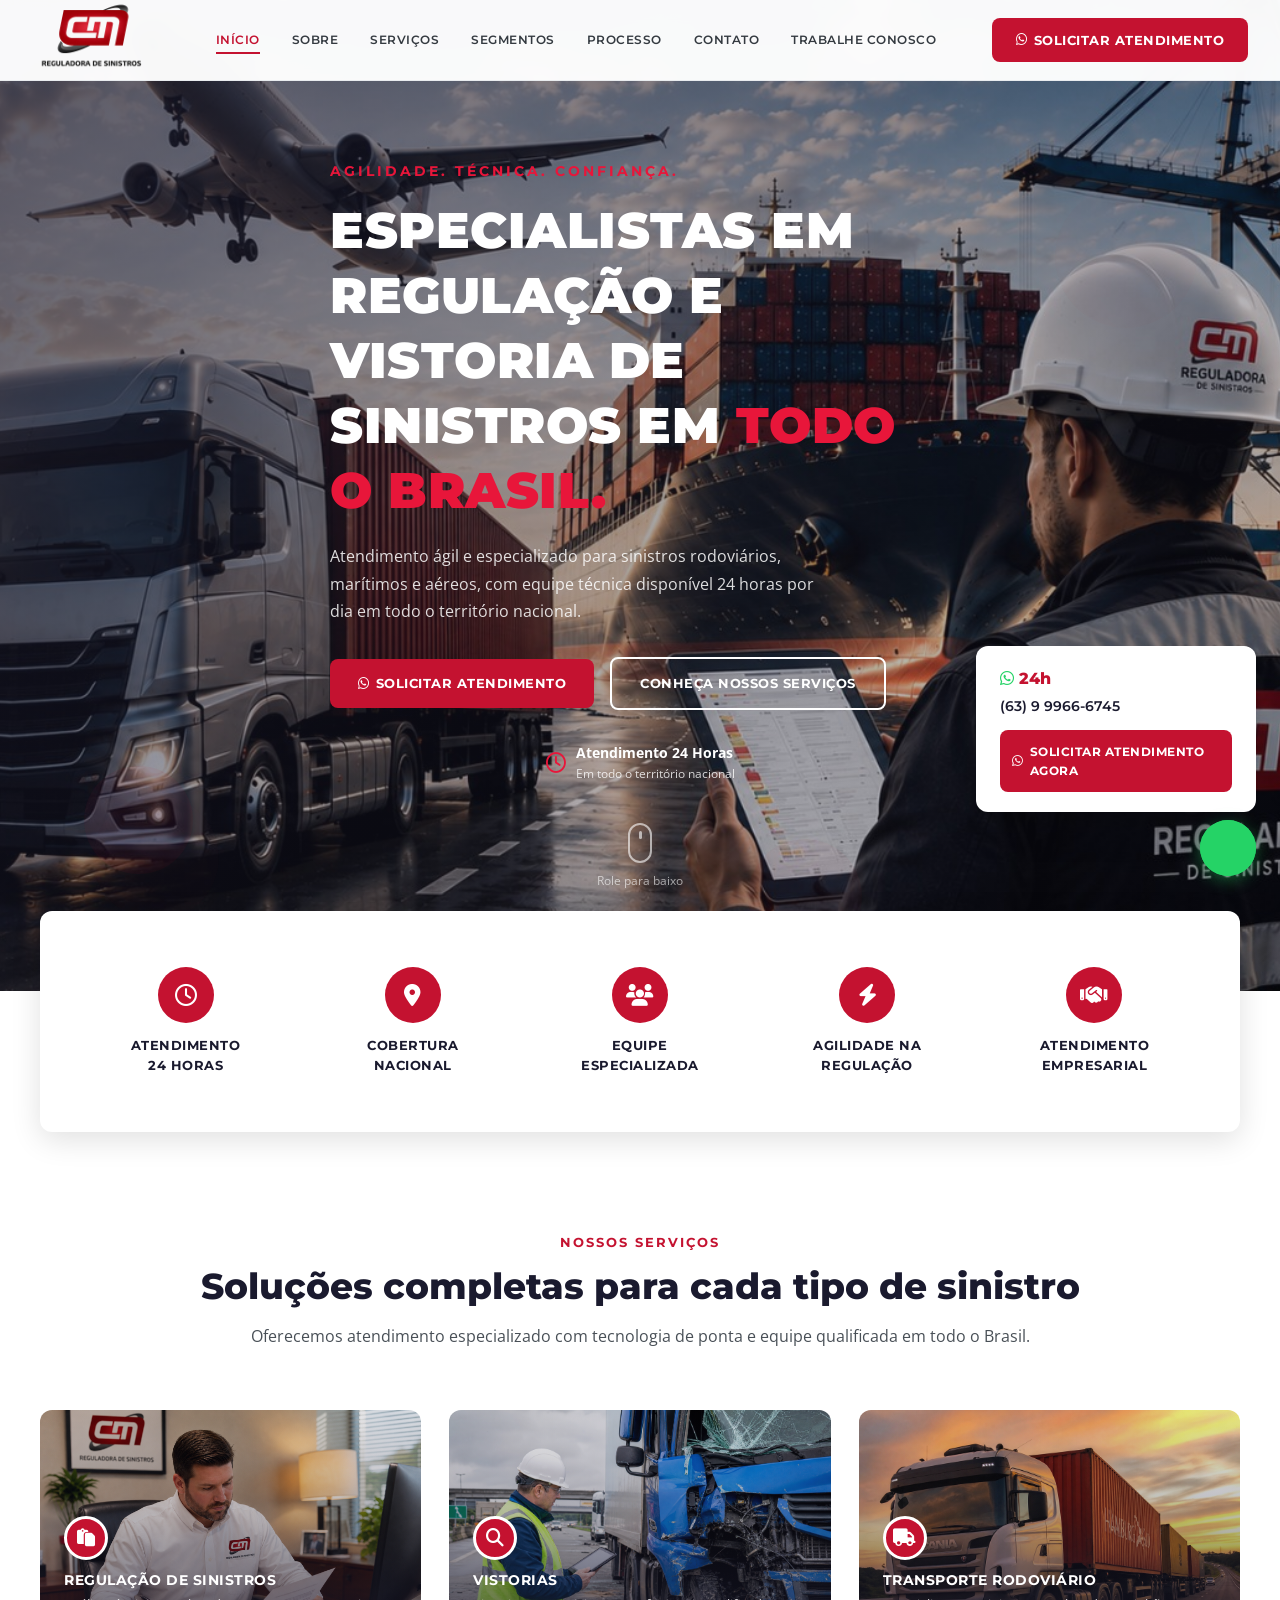
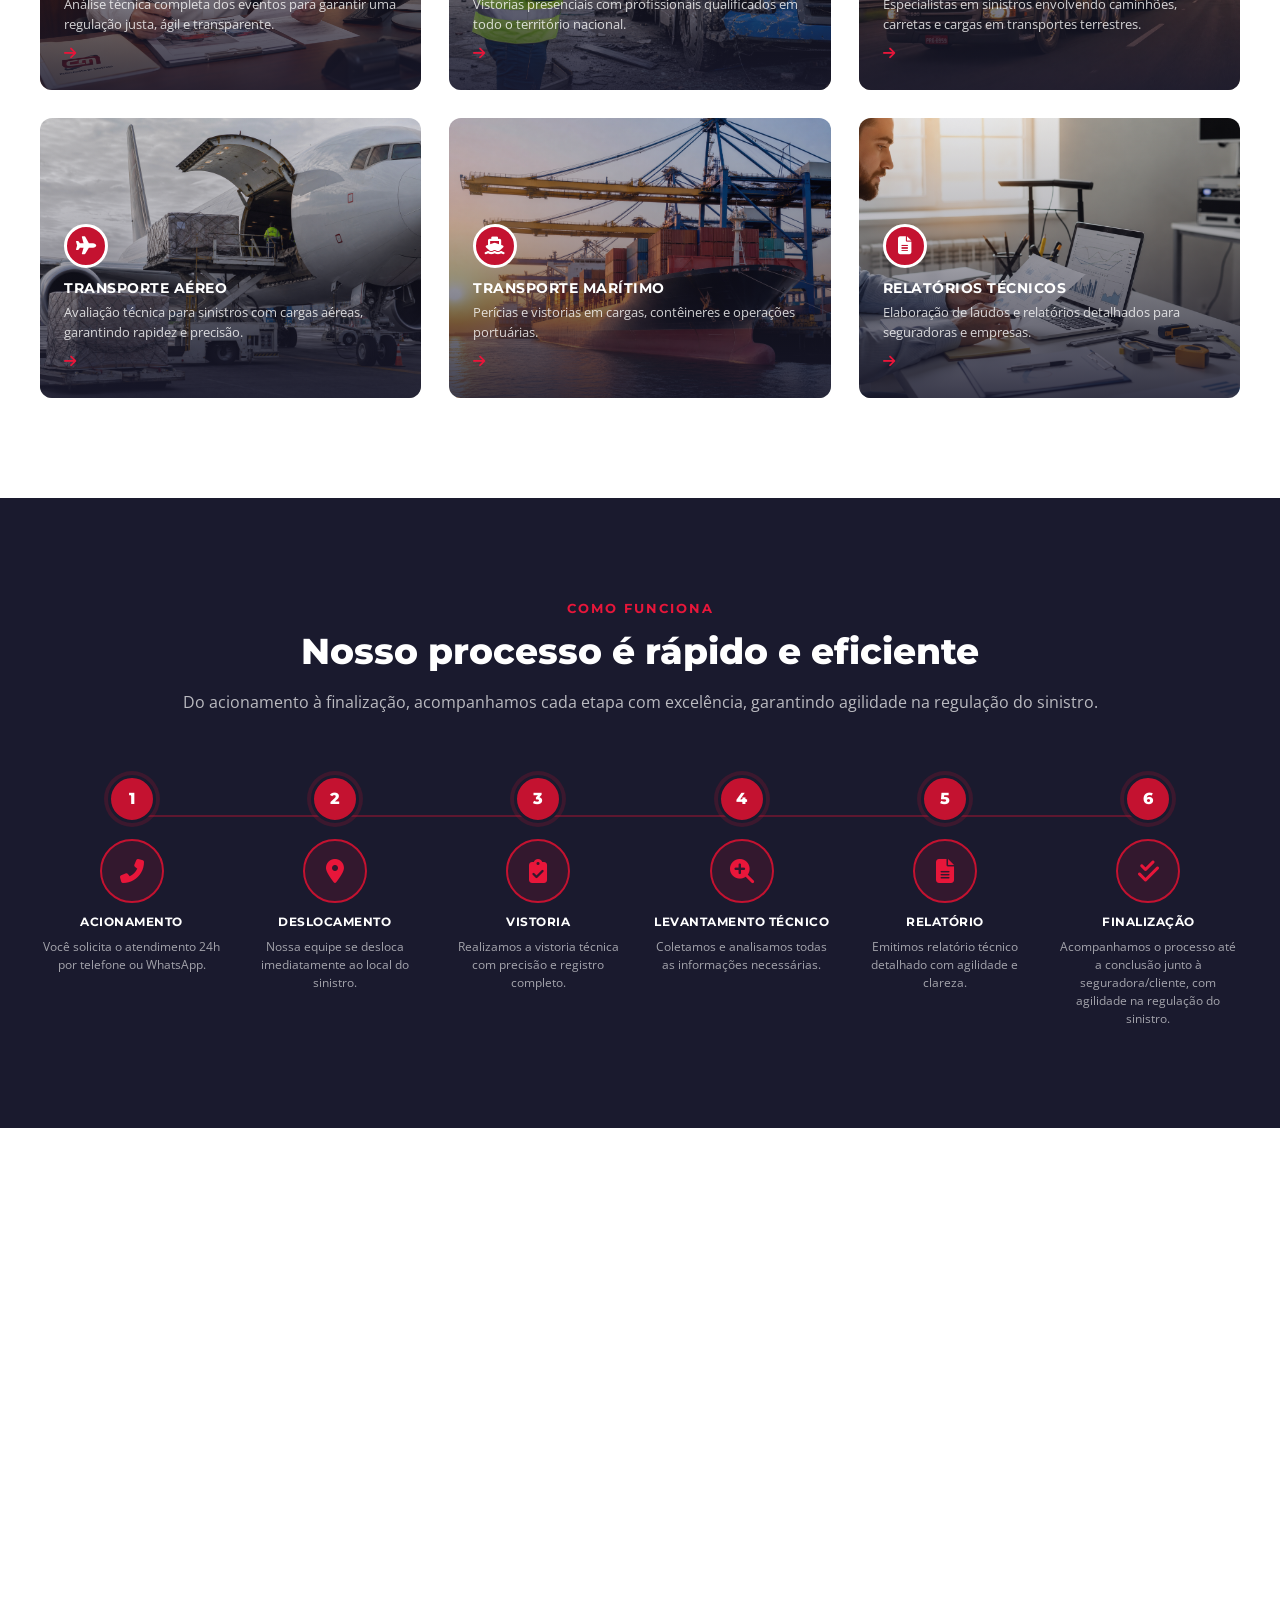
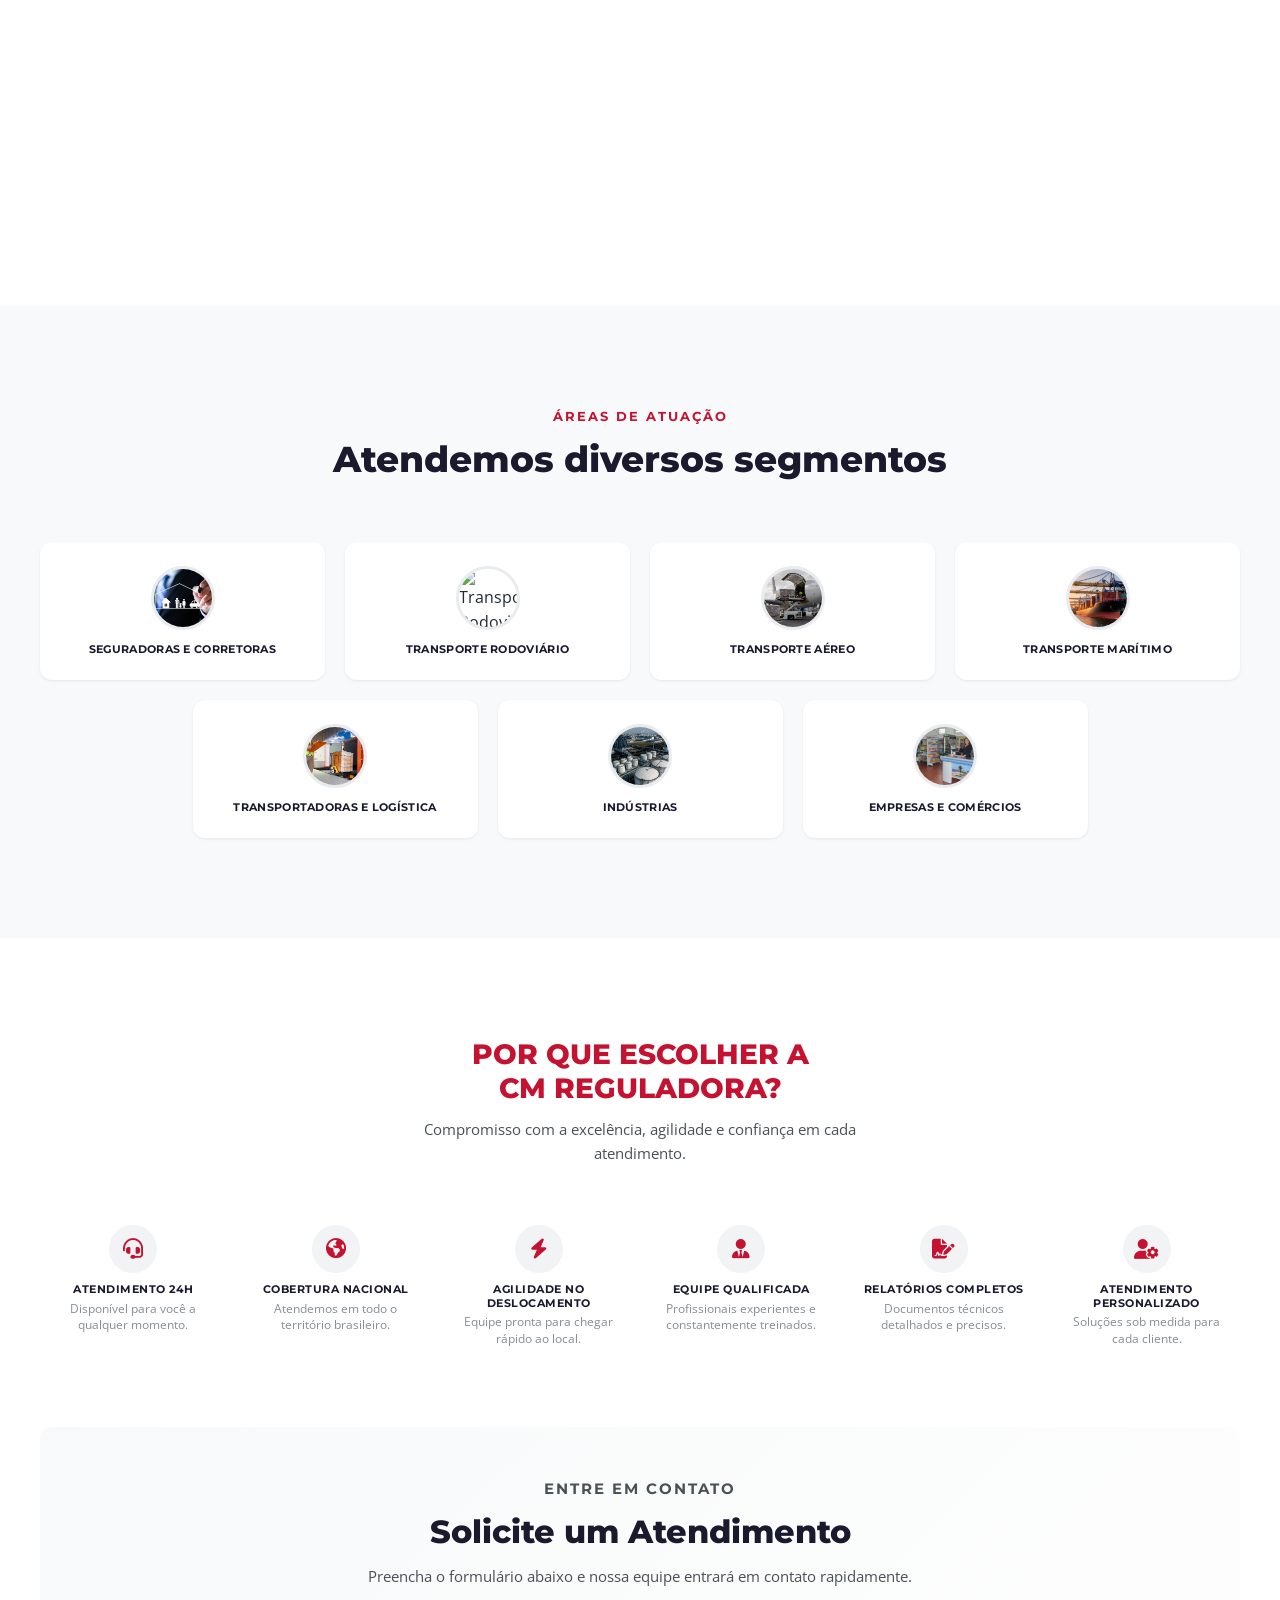
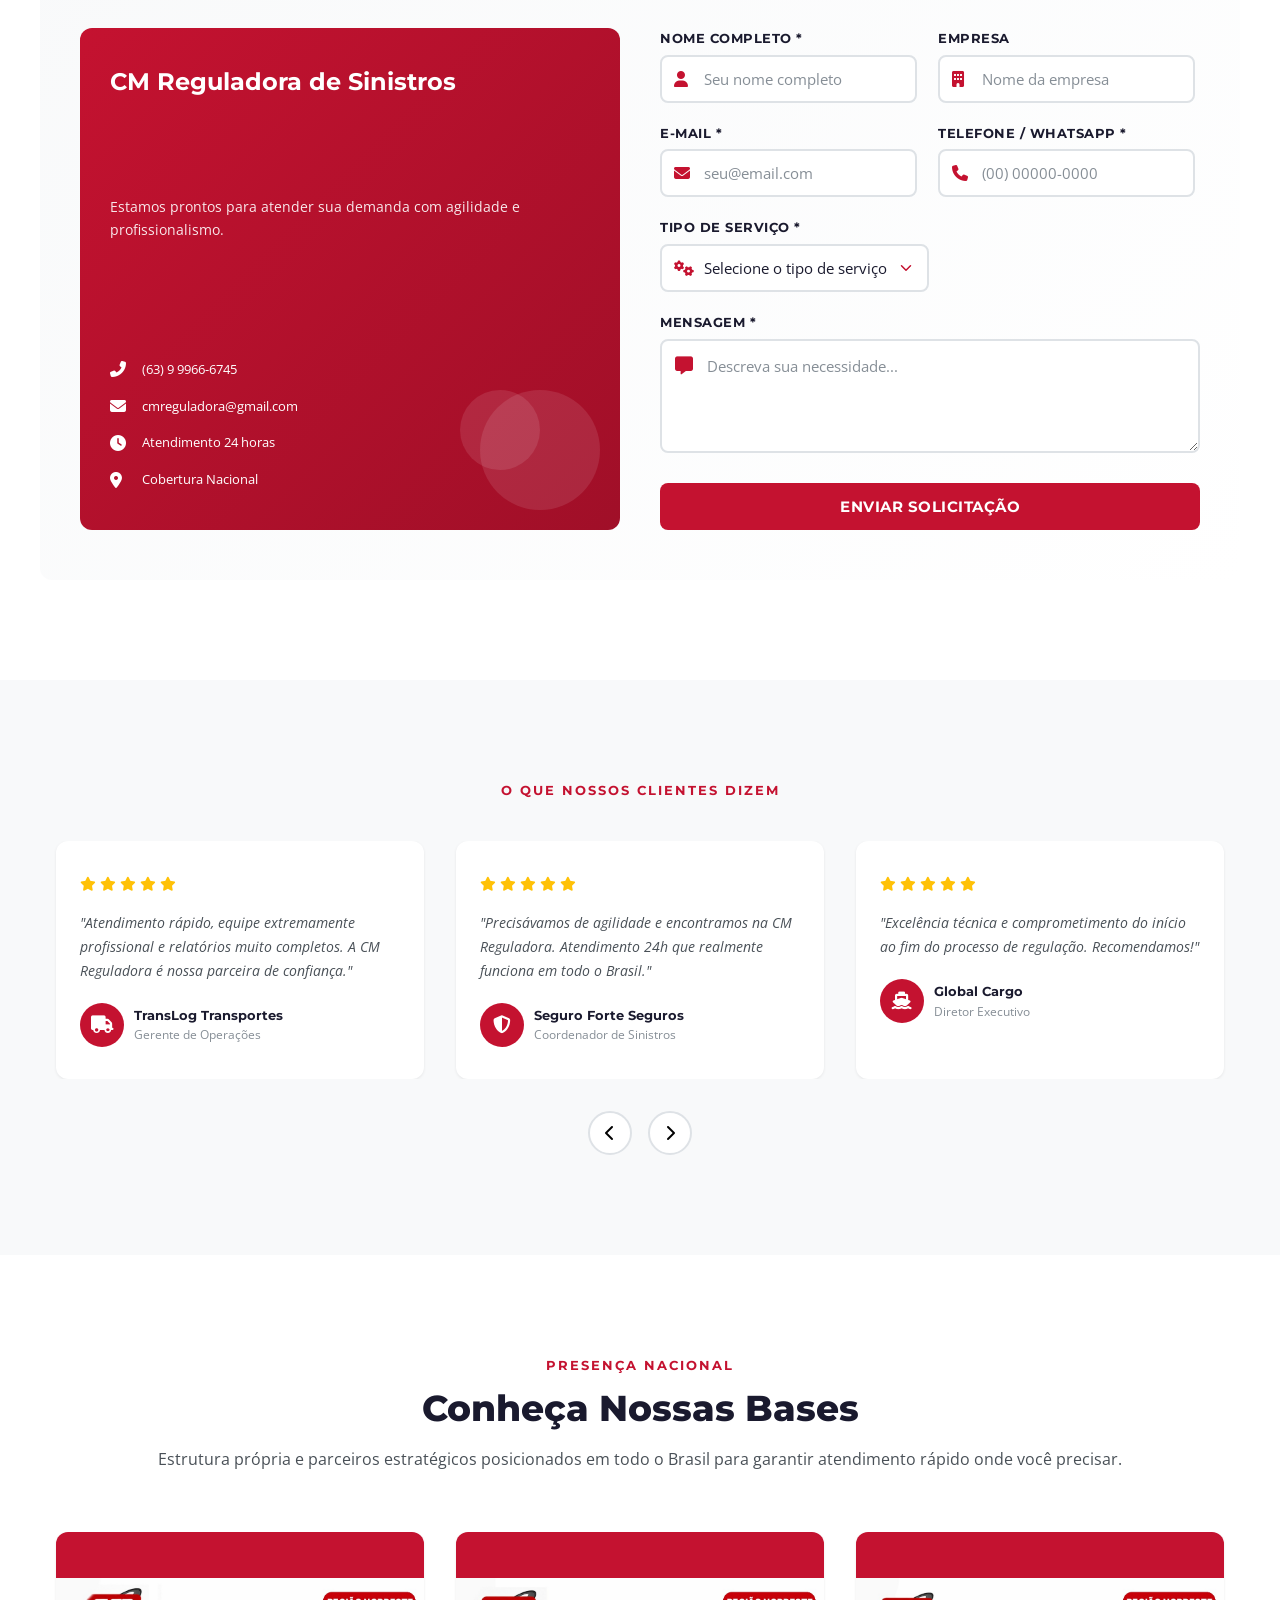
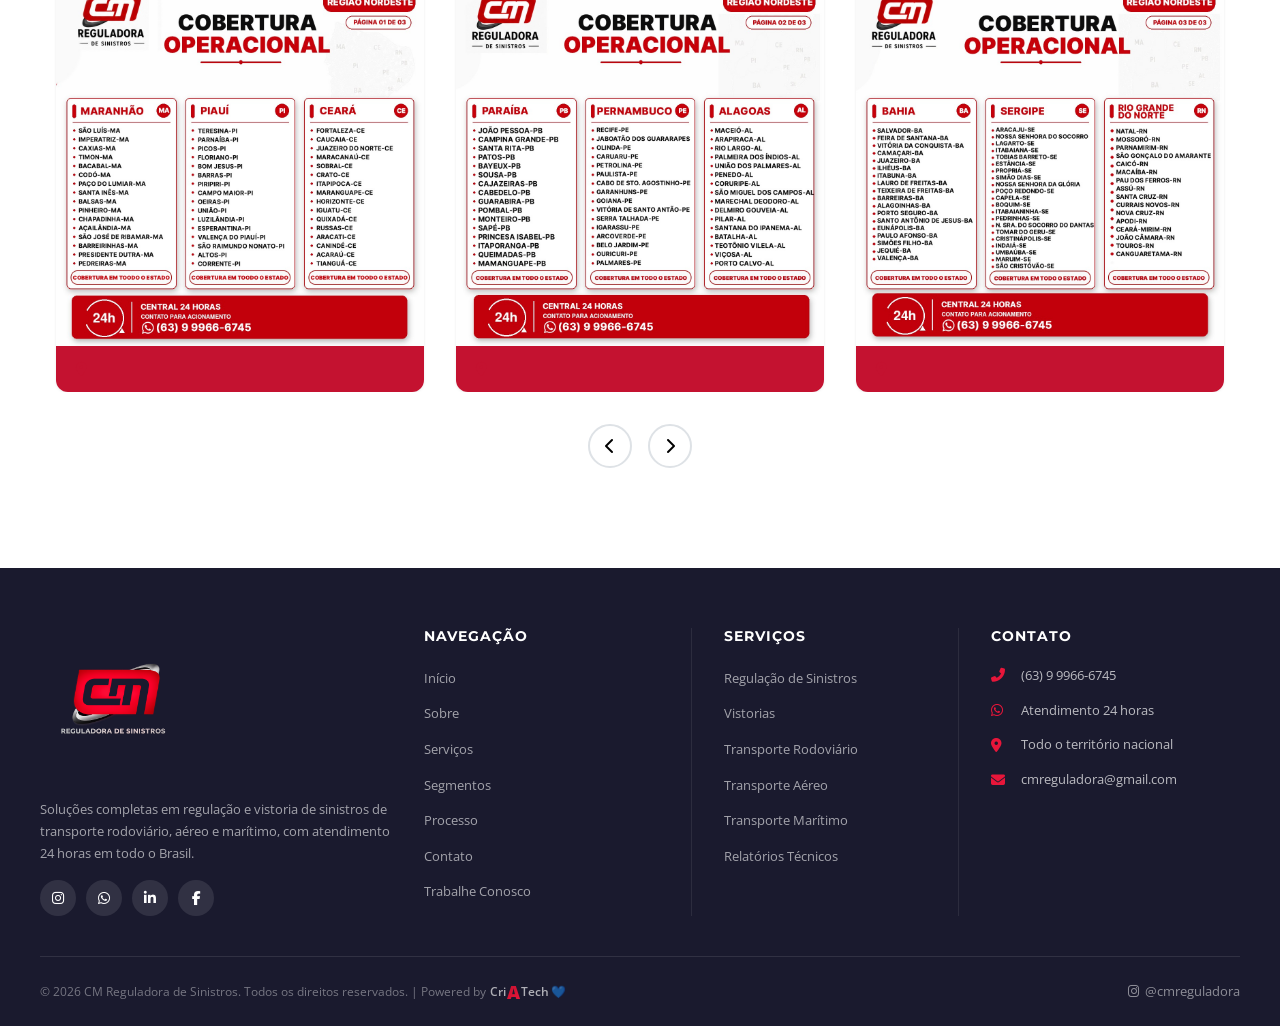
==== index.html @ cf8d72e6 "Update index.html" ====
<!doctype html>
<html lang="pt-BR">
  <head>
    <meta charset="UTF-8" />
    <meta name="viewport" content="width=device-width, initial-scale=1.0" />
    <meta
      name="description"
      content="CM Reguladora de Sinistros - Especialistas em regulação e vistoria de sinistros rodoviários, marítimos e aéreos em todo o Brasil."
    />
    <title>CM Reguladora de Sinistros</title>
    <link rel="icon" type="image/png" sizes="32x32" href="images/logosemfundo.png" />
<link rel="icon" type="image/png" sizes="16x16" href="images/logosemfundo.png" />
<link rel="apple-touch-icon" sizes="180x180" href="images/logosemfundo.png" />
    <link rel="preconnect" href="https://fonts.googleapis.com" />
    <link rel="preconnect" href="https://fonts.gstatic.com" crossorigin />
    <link
      href="https://fonts.googleapis.com/css2?family=Montserrat:wght@400;500;600;700;800;900&family=Open+Sans:wght@300;400;500;600;700&display=swap"
      rel="stylesheet"
    />
    <link
      rel="stylesheet"
      href="https://cdnjs.cloudflare.com/ajax/libs/font-awesome/6.5.0/css/all.min.css"
    />
    <link rel="stylesheet" href="css/style.css" />
  </head>

  <body>
    <!-- HEADER -->
    <header class="header" id="header">
      <div class="container header-inner">
        <a href="#" class="header-logo">
          <img src="images/cm-logo.jpg" alt="CM Reguladora de Sinistros" />
          <div class="header-logo-text">
      
          </div>
        </a>
        <nav class="nav-desktop">
          <a href="#inicio">Início</a>
          <a href="#sobre">Sobre</a>
          <a href="#servicos">Serviços</a>
          <a href="#segmentos">Segmentos</a>
          <a href="#processo">Processo</a>
          <a href="#contato">Contato</a>
          <a href="trabalhe-conosco.html">Trabalhe Conosco</a>
        </nav>
        <a
          href="https://api.whatsapp.com/message/7GJXLPIXNVXSP1?autoload=1&app_absent=0"
          target="_blank"
          class="btn-primary desktop-cta"
        >
          <i class="fab fa-whatsapp"></i> Solicitar Atendimento
        </a>
        <div class="hamburger" id="hamburger">
          <span></span>
          <span></span>
          <span></span>
        </div>
      </div>
    </header>

    <!-- MOBILE MENU (sidebar - não ocupa tela toda) -->
    <div class="mobile-overlay" id="mobileOverlay"></div>
    <div class="mobile-menu" id="mobileMenu">
      <button class="mobile-close" id="mobileClose" aria-label="Fechar menu">
        <i class="fas fa-times"></i>
      </button>
      <div class="mobile-menu-header">
        <img src="images/cm-logo.jpg" alt="CM" />
        <span>CM Reguladora</span>
      </div>
      <div class="mobile-menu-divider"></div>
      <nav class="mobile-nav">
        <a href="#inicio" class="mobile-link"
          ><i class="fas fa-home"></i> Início</a
        >
        <a href="#sobre" class="mobile-link"
          ><i class="fas fa-info-circle"></i> Sobre</a
        >
        <a href="#servicos" class="mobile-link"
          ><i class="fas fa-cogs"></i> Serviços</a
        >
        <a href="#segmentos" class="mobile-link"
          ><i class="fas fa-layer-group"></i> Segmentos</a
        >
        <a href="#processo" class="mobile-link"
          ><i class="fas fa-route"></i> Processo</a
        >
        <a href="#contato" class="mobile-link"
          ><i class="fas fa-envelope"></i> Contato</a
        >
        <a href="trabalhe-conosco.html" class="mobile-link"><i class="fas fa-user-tie"></i> Trabalhe Conosco</a>
      </nav>
      <div class="mobile-menu-divider"></div>
      <a
        href="https://api.whatsapp.com/message/7GJXLPIXNVXSP1?autoload=1&app_absent=0"
        target="_blank"
        class="btn-primary mobile-cta-btn"
      >
        <i class="fab fa-whatsapp"></i> Solicitar Atendimento
      </a>
      <div class="mobile-menu-footer">
        <p><i class="fas fa-phone-alt"></i> (63) 9 9966-6745</p>
        <p><i class="fas fa-clock"></i> Atendimento 24h</p>
      </div>
    </div>

    <!-- HERO SECTION -->
    <section class="hero" id="inicio">
      <div class="hero-bg"></div>
      <div class="hero-overlay"></div>
      <div class="hero-particles" id="heroParticles"></div>
      <div class="container hero-content">
        <p class="hero-tagline animate-on-scroll">
          Agilidade. Técnica. Confiança.
        </p>
        <h1 class="hero-title animate-on-scroll delay-1">
          Especialistas em Regulação e Vistoria de Sinistros em
          <span class="highlight">Todo o Brasil.</span>
        </h1>
        <p class="hero-description animate-on-scroll delay-2">
          Atendimento ágil e especializado para sinistros rodoviários, marítimos
          e aéreos, com equipe técnica disponível 24 horas por dia em todo o
          território nacional.
        </p>
        <div class="hero-buttons animate-on-scroll delay-3">
          <a
            href="https://api.whatsapp.com/message/7GJXLPIXNVXSP1?autoload=1&app_absent=0"
            target="_blank"
            class="hero-btn-primary"
          >
            <i class="fab fa-whatsapp"></i> Solicitar Atendimento
          </a>
          <a href="#servicos" class="hero-btn-secondary">
            Conheça Nossos Serviços
          </a>
        </div>
        <div class="hero-info animate-on-scroll delay-4">
          <i class="far fa-clock"></i>
          <div class="hero-info-text">
            <strong>Atendimento 24 Horas</strong>
            <span>Em todo o território nacional</span>
          </div>
        </div>
        <div class="hero-scroll-indicator animate-on-scroll delay-5">
          <div class="scroll-mouse">
            <div class="scroll-wheel"></div>
          </div>
          <span>Role para baixo</span>
        </div>
      </div>
    </section>

  <!-- ABOUT / FEATURES STRIP -->
<section class="features-strip" id="sobre">
  <div class="container">
    <div class="features-grid">
      <a href="#contato" class="feature-item animate-on-scroll">
        <div class="feature-icon">
          <i class="far fa-clock"></i>
        </div>
        <p class="feature-title">Atendimento<br />24 Horas</p>
      </a>
      <a href="#bases" class="feature-item animate-on-scroll delay-1">
        <div class="feature-icon">
          <i class="fas fa-map-marker-alt"></i>
        </div>
        <p class="feature-title">Cobertura<br />Nacional</p>
      </a>
      <a href="#servicos" class="feature-item animate-on-scroll delay-2">
        <div class="feature-icon">
          <i class="fas fa-users"></i>
        </div>
        <p class="feature-title">Equipe<br />Especializada</p>
      </a>
      <a href="#processo" class="feature-item animate-on-scroll delay-3">
        <div class="feature-icon">
          <i class="fas fa-bolt"></i>
        </div>
        <p class="feature-title">Agilidade na<br />Regulação</p>
      </a>
      <a href="#about-text" class="feature-item animate-on-scroll delay-4">
        <div class="feature-icon">
          <i class="fas fa-handshake"></i>
        </div>
        <p class="feature-title">Atendimento<br />Empresarial</p>
      </a>
    </div>
  </div>
</section>
    <!-- SERVICES SECTION -->
    <section class="services section-padding" id="servicos">
      <div class="container">
        <div class="section-header animate-on-scroll">
          <p class="section-subtitle">Nossos Serviços</p>
          <h2 class="section-title">
            Soluções completas para cada tipo de sinistro
          </h2>
          <p class="section-description">
            Oferecemos atendimento especializado com tecnologia de ponta e
            equipe qualificada em todo o Brasil.
          </p>
        </div>
        <div class="services-grid">
          <div class="service-card animate-on-scroll">
            <div
              class="service-card-bg"
              style="
                background-image: url(&quot;images/ChatGPT Image 30 de jul. de 2026, 20_13_34.png&quot;);
              "
            ></div>
            <div class="service-card-overlay"></div>
            <div class="service-card-content">
              <div class="service-icon-circle">
                <i class="fas fa-file-clipboard"></i>
              </div>
              <h3 class="service-card-title">Regulação de Sinistros</h3>
              <p class="service-card-desc">
                Análise técnica completa dos eventos para garantir uma regulação
                justa, ágil e transparente.
              </p>
              <span class="service-arrow"
                ><i class="fas fa-arrow-right"></i
              ></span>
            </div>
          </div>
          <div class="service-card animate-on-scroll delay-1">
            <div
              class="service-card-bg"
              style="
                background-image: url(&quot;images/serv-vistorias.jpeg&quot;);
              "
            ></div>
            <div class="service-card-overlay"></div>
            <div class="service-card-content">
              <div class="service-icon-circle">
                <i class="fas fa-search"></i>
              </div>
              <h3 class="service-card-title">Vistorias</h3>
              <p class="service-card-desc">
                Vistorias presenciais com profissionais qualificados em todo o
                território nacional.
              </p>
              <span class="service-arrow"
                ><i class="fas fa-arrow-right"></i
              ></span>
            </div>
          </div>
          <div class="service-card animate-on-scroll delay-2">
            <div
              class="service-card-bg"
              style="
                background-image: url(&quot;images/serv-rodoviario.jpeg&quot;);
              "
            ></div>
            <div class="service-card-overlay"></div>
            <div class="service-card-content">
              <div class="service-icon-circle">
                <i class="fas fa-truck"></i>
              </div>
              <h3 class="service-card-title">Transporte Rodoviário</h3>
              <p class="service-card-desc">
                Especialistas em sinistros envolvendo caminhões, carretas e
                cargas em transportes terrestres.
              </p>
              <span class="service-arrow"
                ><i class="fas fa-arrow-right"></i
              ></span>
            </div>
          </div>
          <div class="service-card animate-on-scroll delay-3">
            <div
              class="service-card-bg"
              style="background-image: url(&quot;images/serv-aereo.jpeg&quot;)"
            ></div>
            <div class="service-card-overlay"></div>
            <div class="service-card-content">
              <div class="service-icon-circle">
                <i class="fas fa-plane"></i>
              </div>
              <h3 class="service-card-title">Transporte Aéreo</h3>
              <p class="service-card-desc">
                Avaliação técnica para sinistros com cargas aéreas, garantindo
                rapidez e precisão.
              </p>
              <span class="service-arrow"
                ><i class="fas fa-arrow-right"></i
              ></span>
            </div>
          </div>
          <div class="service-card animate-on-scroll delay-4">
            <div
              class="service-card-bg"
              style="
                background-image: url(&quot;images/serv-maritimo.jpeg&quot;);
              "
            ></div>
            <div class="service-card-overlay"></div>
            <div class="service-card-content">
              <div class="service-icon-circle">
                <i class="fas fa-ship"></i>
              </div>
              <h3 class="service-card-title">Transporte Marítimo</h3>
              <p class="service-card-desc">
                Perícias e vistorias em cargas, contêineres e operações
                portuárias.
              </p>
              <span class="service-arrow"
                ><i class="fas fa-arrow-right"></i
              ></span>
            </div>
          </div>
          <div class="service-card animate-on-scroll delay-5">
            <div
              class="service-card-bg"
              style="
                background-image: url(&quot;images/ChatGPT Image 30 de jul. de 2026, 20_04_55.png&quot;);
              "
            ></div>
            <div class="service-card-overlay"></div>
            <div class="service-card-content">
              <div class="service-icon-circle">
                <i class="fas fa-file-alt"></i>
              </div>
              <h3 class="service-card-title">Relatórios Técnicos</h3>

              <p class="service-card-desc">
                Elaboração de laudos e relatórios detalhados para seguradoras e
                empresas.
              </p>
              <span class="service-arrow"
                ><i class="fas fa-arrow-right"></i
              ></span>
            </div>
          </div>
        </div>
      </div>
    </section>

  <!-- PROCESS SECTION -->
    <section class="process section-padding" id="processo">
      <div class="container">
        <div class="section-header animate-on-scroll">
          <p class="section-subtitle">Como Funciona</p>
          <h2 class="section-title">Nosso processo é rápido e eficiente</h2>
          <p class="section-description process-desc">
            Do acionamento à finalização, acompanhamos cada etapa com
            excelência, garantindo agilidade na regulação do sinistro.
          </p>
        </div>
        <div class="process-timeline">
          <div class="process-step animate-on-scroll">
            <div class="process-number">1</div>
            <div class="process-step-icon">
              <i class="fas fa-phone-alt"></i>
            </div>
            <h4 class="process-step-title">Acionamento</h4>
            <p class="process-step-desc">
              Você solicita o atendimento 24h por telefone ou WhatsApp.
            </p>
          </div>
          <div class="process-step animate-on-scroll delay-1">
            <div class="process-number">2</div>
            <div class="process-step-icon">
              <i class="fas fa-map-marker-alt"></i>
            </div>
            <h4 class="process-step-title">Deslocamento</h4>
            <p class="process-step-desc">
              Nossa equipe se desloca imediatamente ao local do sinistro.
            </p>
          </div>
          <div class="process-step animate-on-scroll delay-2">
            <div class="process-number">3</div>
            <div class="process-step-icon">
              <i class="fas fa-clipboard-check"></i>
            </div>
            <h4 class="process-step-title">Vistoria</h4>
            <p class="process-step-desc">
              Realizamos a vistoria técnica com precisão e registro completo.
            </p>
          </div>
          <div class="process-step animate-on-scroll delay-3">
            <div class="process-number">4</div>
            <div class="process-step-icon">
              <i class="fas fa-search-plus"></i>
            </div>
            <h4 class="process-step-title">Levantamento Técnico</h4>
            <p class="process-step-desc">
              Coletamos e analisamos todas as informações necessárias.
            </p>
          </div>
          <div class="process-step animate-on-scroll delay-4">
            <div class="process-number">5</div>
            <div class="process-step-icon">
              <i class="fas fa-file-alt"></i>
            </div>
            <h4 class="process-step-title">Relatório</h4>
            <p class="process-step-desc">
              Emitimos relatório técnico detalhado com agilidade e clareza.
            </p>
          </div>
          <div class="process-step animate-on-scroll delay-5">
            <div class="process-number">6</div>
            <div class="process-step-icon">
              <i class="fas fa-check-double"></i>
            </div>
            <h4 class="process-step-title">Finalização</h4>
            <p class="process-step-desc">
              Acompanhamos o processo até a conclusão junto à
              seguradora/cliente, com agilidade na regulação do sinistro.
            </p>
          </div>
        </div>
      </div>
    </section>

    <!-- ABOUT TEXT SECTION -->
    <section
      class="about-text section-padding"
      id="about-text"
      style="background: var(--cm-white)"
    >
      <div class="container">
        <div class="about-grid">
          <div class="animate-on-scroll">
            <div
              style="
                display: flex;
                align-items: center;
                gap: 12px;
                margin-bottom: 20px;
              "
            >
              <img src="images/cm-logo.jpg" alt="CM" style="height: 120px; width: auto;" />
              <span
                style="
                  font-family: var(--font-heading);
                  font-size: 14px;
                  font-weight: 700;
                  color: var(--cm-dark);
                "
                >CM REGULADORA</span
              >
            </div>
          <p
  style="
    font-size: 15px;
    color: var(--cm-gray-600);
    line-height: 1.8;
    margin-bottom: 16px;
    text-align: justify;
  "
>
  A <strong>CM Reguladora de Sinistros</strong> é uma empresa
  especializada em regulação e vistoria de sinistros de transporte
  rodoviário, aéreo e marítimo. Com mais de 17 anos de experiência,
  oferecemos soluções completas para seguradoras, corretoras,
  reguladoras, transportadoras, indústrias, comércios e empresas de
  logística em todo o território nacional.
</p>

<ul
  style="
    list-style: none;
    padding: 0;
    margin: 0 0 20px 0;
  "
>
  <li
    style="
      display: flex;
      align-items: flex-start;
      font-size: 15px;
      color: var(--cm-gray-600);
      line-height: 1.8;
      margin-bottom: 12px;
    "
  >
    <span style="margin-right: 10px;">➢</span>
    <span style="text-align: justify;">
      Nossa <strong>missão</strong> é oferecer serviços de regulação de
      sinistros com excelência, agilidade e imparcialidade.
    </span>
  </li>

  <li
    style="
      display: flex;
      align-items: flex-start;
      font-size: 15px;
      color: var(--cm-gray-600);
      line-height: 1.8;
      margin-bottom: 12px;
    "
  >
    <span style="margin-right: 10px;">➢</span>
    <span style="text-align: justify;">
      Nossa <strong>visão</strong> é ser referência nacional em confiança
      e qualidade no setor.
    </span>
  </li>

  <li
    style="
      display: flex;
      align-items: flex-start;
      font-size: 15px;
      color: var(--cm-gray-600);
      line-height: 1.8;
    "
  >
    <span style="margin-right: 10px;">➢</span>
    <span style="text-align: justify;">
      Nossos <strong>valores</strong> são ética, transparência,
      compromisso, responsabilidade e respeito aos nossos clientes e
      parceiros.
    </span>
  </li>
</ul>

<p
  style="
    font-size: 15px;
    color: var(--cm-gray-600);
    line-height: 1.8;
    text-align: justify;
  "
>
  Contamos com uma equipe técnica que está disponível
  <strong>24 horas por dia</strong>, prontos para atender qualquer tipo
  de sinistro com agilidade, precisão e profissionalismo. Trabalhamos
  com tecnologia de ponta para garantir laudos detalhados e relatórios
  completos.
</p>
            
          </div>
          <div class="animate-on-scroll delay-2" style="text-align: center">
            <div
              style="display: grid; grid-template-columns: 1fr 1fr; gap: 16px"
            >
              <div
                class="about-stat-card"
                style="
                  background: var(--cm-gray-50);
                  border-radius: var(--radius-lg);
                  padding: 24px 16px;
                  text-align: center;
                "
              >
                <div
                  style="
                    font-family: var(--font-heading);
                    font-size: 32px;
                    font-weight: 900;
                    color: var(--cm-red);
                    margin-bottom: 4px;
                  "
                >
                  24h
                </div>
                <div
                  style="
                    font-size: 12px;
                    color: var(--cm-gray-500);
                    text-transform: uppercase;
                    letter-spacing: 0.5px;
                    font-weight: 600;
                  "
                >
                  Atendimento<br />Sem Parar
                </div>
              </div>
              <div
                class="about-stat-card"
                style="
                  background: var(--cm-gray-50);
                  border-radius: var(--radius-lg);
                  padding: 24px 16px;
                  text-align: center;
                "
              >
                <div
                  style="
                    font-family: var(--font-heading);
                    font-size: 32px;
                    font-weight: 900;
                    color: var(--cm-red);
                    margin-bottom: 4px;
                  "
                >
                  27
                </div>
                <div
                  style="
                    font-size: 12px;
                    color: var(--cm-gray-500);
                    text-transform: uppercase;
                    letter-spacing: 0.5px;
                    font-weight: 600;
                  "
                >
                  Estados<br />Atendidos
                </div>
              </div>
              <div
                class="about-stat-card"
                style="
                  background: var(--cm-gray-50);
                  border-radius: var(--radius-lg);
                  padding: 24px 16px;
                  text-align: center;
                "
              >
                <div
                  style="
                    font-family: var(--font-heading);
                    font-size: 32px;
                    font-weight: 900;
                    color: var(--cm-red);
                    margin-bottom: 4px;
                  "
                >
                  +17.000
                </div>
                <div
                  style="
                    font-size: 12px;
                    color: var(--cm-gray-500);
                    text-transform: uppercase;
                    letter-spacing: 0.5px;
                    font-weight: 600;
                  "
                >
                  Atendimentos<br />Realizados
                </div>
              </div>
              <div
                class="about-stat-card"
                style="
                  background: var(--cm-gray-50);
                  border-radius: var(--radius-lg);
                  padding: 24px 16px;
                  text-align: center;
                "
              >
                <div
                  style="
                    font-family: var(--font-heading);
                    font-size: 32px;
                    font-weight: 900;
                    color: var(--cm-red);
                    margin-bottom: 4px;
                  "
                >
                  +17
                </div>
                <div
                  style="
                    font-size: 12px;
                    color: var(--cm-gray-500);
                    text-transform: uppercase;
                    letter-spacing: 0.5px;
                    font-weight: 600;
                  "
                >
                  Anos de<br />Experiência
                </div>
              </div>
            </div>
          </div>
        </div>
      </div>
    </section>

<!-- SEGMENTS SECTION -->
    <section class="segments section-padding" id="segmentos">
      <div class="container">
        <div class="section-header animate-on-scroll">
          <p class="section-subtitle">Áreas de Atuação</p>
          <h2 class="section-title">Atendemos diversos segmentos</h2>
        </div>
        <div class="segments-grid">
          <div class="segment-card animate-on-scroll">
            <div class="segment-img">
              <img src="images/images (4).jpg" alt="Seguradoras e Corretoras" />
            </div>
            <p class="segment-title">Seguradoras e Corretoras</p>
          </div>
          <div class="segment-card animate-on-scroll delay-1">
            <div class="segment-img">
              <img
                src="https://images.unsplash.com/photo-1601584115197-04ecc0da31d7?w=200"
                alt="Transporte Rodoviário"
              />
            </div>
            <p class="segment-title">Transporte Rodoviário</p>
          </div>
          <div class="segment-card animate-on-scroll delay-2">
            <div class="segment-img">
              <img src="images/serv-aereo.jpeg" alt="Transporte Aéreo" />
            </div>
            <p class="segment-title">Transporte Aéreo</p>
          </div>
          <div class="segment-card animate-on-scroll delay-3">
            <div class="segment-img">
              <img src="images/serv-maritimo.jpeg" alt="Transporte Marítimo" />
            </div>
            <p class="segment-title">Transporte Marítimo</p>
          </div>
          <div class="segment-card animate-on-scroll delay-4">
            <div class="segment-img">
              <img
                src="images/images (3).jpg"
                alt="Transportadoras e Logística"
              />
            </div>
            <p class="segment-title">Transportadoras e Logística</p>
          </div>
          <div class="segment-card animate-on-scroll delay-5">
            <div class="segment-img">
              <img src="images/images (2).jpg" alt="Indústrias" />
            </div>
            <p class="segment-title">Indústrias</p>
          </div>
          <div class="segment-card animate-on-scroll delay-6">
            <div class="segment-img">
              <img src="images/images.jpg" alt="Empresas e Comércios" />
            </div>
            <p class="segment-title">Empresas e Comércios</p>
          </div>
        </div>
      </div>
    </section>
    <!-- WHY CHOOSE US -->
    <section class="why-us section-padding" id="contato">
      <div class="container">
        <div class="why-us-header animate-on-scroll">
          <h2>Por que escolher a<br />CM Reguladora?</h2>
          <p>
            Compromisso com a excelência, agilidade e confiança em cada
            atendimento.
          </p>
        </div>
        <div class="why-us-grid">
          <div class="why-us-item animate-on-scroll">
            <div class="why-us-icon"><i class="fas fa-headset"></i></div>
            <h4 class="why-us-item-title">Atendimento 24h</h4>
            <p class="why-us-item-desc">
              Disponível para você a qualquer momento.
            </p>
          </div>
          <div class="why-us-item animate-on-scroll delay-1">
            <div class="why-us-icon"><i class="fas fa-globe-americas"></i></div>
            <h4 class="why-us-item-title">Cobertura Nacional</h4>
            <p class="why-us-item-desc">
              Atendemos em todo o território brasileiro.
            </p>
          </div>
          <div class="why-us-item animate-on-scroll delay-2">
            <div class="why-us-icon"><i class="fas fa-bolt"></i></div>
            <h4 class="why-us-item-title">Agilidade no Deslocamento</h4>
            <p class="why-us-item-desc">
              Equipe pronta para chegar rápido ao local.
            </p>
          </div>
          <div class="why-us-item animate-on-scroll delay-3">
            <div class="why-us-icon"><i class="fas fa-user-tie"></i></div>
            <h4 class="why-us-item-title">Equipe Qualificada</h4>
            <p class="why-us-item-desc">
              Profissionais experientes e constantemente treinados.
            </p>
          </div>
          <div class="why-us-item animate-on-scroll delay-4">
            <div class="why-us-icon"><i class="fas fa-file-signature"></i></div>
            <h4 class="why-us-item-title">Relatórios Completos</h4>
            <p class="why-us-item-desc">
              Documentos técnicos detalhados e precisos.
            </p>
          </div>
          <div class="why-us-item animate-on-scroll delay-5">
            <div class="why-us-icon"><i class="fas fa-user-cog"></i></div>
            <h4 class="why-us-item-title">Atendimento Personalizado</h4>
            <p class="why-us-item-desc">
              Soluções sob medida para cada cliente.
            </p>
          </div>
        </div>

        <!-- FORMULÁRIO PROFISSIONAL -->
        <div class="form-section animate-on-scroll" id="formSection">
          <div class="form-header">
            <p class="section-subtitle">Entre em Contato</p>
            <h2>Solicite um Atendimento</h2>
            <p>
              Preencha o formulário abaixo e nossa equipe entrará em contato
              rapidamente.
            </p>
          </div>
          <div class="form-wrapper">
            <div class="form-image-side">
              <div class="form-image-content">
                <h3>CM Reguladora de Sinistros</h3>
                <p>
                  Estamos prontos para atender sua demanda com agilidade e
                  profissionalismo.
                </p>
                <div class="form-contact-info">
                  <div class="form-contact-item">
                    <i class="fas fa-phone-alt"></i>
                    <span>(63) 9 9966-6745</span>
                  </div>
                  <div class="form-contact-item">
                    <i class="fas fa-envelope"></i>
                    <span>cmreguladora@gmail.com</span>
                  </div>
                  <div class="form-contact-item">
                    <i class="fas fa-clock"></i>
                    <span>Atendimento 24 horas</span>
                  </div>
                  <div class="form-contact-item">
                    <i class="fas fa-map-marker-alt"></i>
                    <span>Cobertura Nacional</span>
                  </div>
                </div>
                <div class="form-decoration">
                  <div class="form-deco-circle"></div>
                  <div class="form-deco-circle deco-2"></div>
                  <div class="form-deco-circle deco-3"></div>
                </div>
              </div>
            </div>
            <div class="form-fields-side">
              <form class="professional-form" id="contactForm" novalidate>
                <div class="form-row">
                  <div class="form-group">
                    <label for="formNome">Nome Completo *</label>
                    <div class="input-wrapper">
                      <i class="fas fa-user input-icon"></i>
                      <input
                        type="text"
                        id="formNome"
                        name="nome"
                        placeholder="Seu nome completo"
                        required
                      />
                    </div>
                    <span class="form-error"></span>
                  </div>
                  <div class="form-group">
                    <label for="formEmpresa">Empresa</label>
                    <div class="input-wrapper">
                      <i class="fas fa-building input-icon"></i>
                      <input
                        type="text"
                        id="formEmpresa"
                        name="empresa"
                        placeholder="Nome da empresa"
                      />
                    </div>
                  </div>
                </div>
                <div class="form-row">
                  <div class="form-group">
                    <label for="formEmail">E-mail *</label>
                    <div class="input-wrapper">
                      <i class="fas fa-envelope input-icon"></i>
                      <input
                        type="email"
                        id="formEmail"
                        name="email"
                        placeholder="seu@email.com"
                        required
                      />
                    </div>
                    <span class="form-error"></span>
                  </div>
                  <div class="form-group">
                    <label for="formTelefone">Telefone / WhatsApp *</label>
                    <div class="input-wrapper">
                      <i class="fas fa-phone input-icon"></i>
                      <input
                        type="tel"
                        id="formTelefone"
                        name="telefone"
                        placeholder="(00) 00000-0000"
                        required
                      />
                    </div>
                    <span class="form-error"></span>
                  </div>
                </div>
                <div class="form-group">
                  <label for="formServico">Tipo de Serviço *</label>
                  <div class="input-wrapper select-wrapper">
                    <i class="fas fa-cogs input-icon"></i>
                    <select id="formServico" name="servico" required>
                      <option value="" disabled selected>
                        Selecione o tipo de serviço
                      </option>
                      <option value="regulacao">Regulação de Sinistros</option>
                      <option value="vistoria">Vistoria Presencial</option>
                      <option value="rodoviario">Transporte Rodoviário</option>
                      <option value="aereo">Transporte Aéreo</option>
                      <option value="maritimo">Transporte Marítimo</option>
                      <option value="relatorio">Relatório Técnico</option>
                      <option value="outro">Outro</option>
                    </select>
                  </div>
                  <span class="form-error"></span>
                </div>
                <div class="form-group">
                  <label for="formMensagem">Mensagem *</label>
                  <div class="input-wrapper textarea-wrapper">
                    <i class="fas fa-comment-alt input-icon"></i>
                    <textarea
                      id="formMensagem"
                      name="mensagem"
                      placeholder="Descreva sua necessidade..."
                      rows="4"
                      required
                    ></textarea>
                  </div>
                  <span class="form-error"></span>
                </div>
               <button type="submit" class="btn-primary form-submit-btn">
    Enviar Solicitação
</button>
                <div class="form-success" id="formSuccess">
                  <i class="fas fa-check-circle"></i>
                  <p>
                    Mensagem enviada com sucesso! Entraremos em contato em
                    breve.
                  </p>
                </div>
              </form>
            </div>
          </div>
        </div>
      </div>
    </section>

    <!-- TESTIMONIALS -->
    <section class="testimonials section-padding">
      <div class="container">
        <div class="testimonials-header animate-on-scroll">
          <p class="section-subtitle">O que nossos clientes dizem</p>
        </div>
        <div class="testimonials-slider">
          <div class="testimonials-track" id="testimonialsTrack">
            <div class="testimonial-card">
              <div class="testimonial-content">
                <div class="testimonial-stars">
                  <i class="fas fa-star"></i>
                  <i class="fas fa-star"></i>
                  <i class="fas fa-star"></i>
                  <i class="fas fa-star"></i>
                  <i class="fas fa-star"></i>
                </div>
                <p class="testimonial-text">
                  "Atendimento rápido, equipe extremamente profissional e
                  relatórios muito completos. A CM Reguladora é nossa parceira
                  de confiança."
                </p>
                <div class="testimonial-author">
                  <div class="testimonial-avatar">
                    <i class="fas fa-truck"></i>
                  </div>
                  <div>
                    <p class="testimonial-author-name">TransLog Transportes</p>
                    <p class="testimonial-author-role">Gerente de Operações</p>
                  </div>
                </div>
              </div>
            </div>
            <div class="testimonial-card">
              <div class="testimonial-content">
                <div class="testimonial-stars">
                  <i class="fas fa-star"></i>
                  <i class="fas fa-star"></i>
                  <i class="fas fa-star"></i>
                  <i class="fas fa-star"></i>
                  <i class="fas fa-star"></i>
                </div>
                <p class="testimonial-text">
                  "Precisávamos de agilidade e encontramos na CM Reguladora.
                  Atendimento 24h que realmente funciona em todo o Brasil."
                </p>
                <div class="testimonial-author">
                  <div class="testimonial-avatar">
                    <i class="fas fa-shield-alt"></i>
                  </div>
                  <div>
                    <p class="testimonial-author-name">Seguro Forte Seguros</p>
                    <p class="testimonial-author-role">
                      Coordenador de Sinistros
                    </p>
                  </div>
                </div>
              </div>
            </div>
            <div class="testimonial-card">
              <div class="testimonial-content">
                <div class="testimonial-stars">
                  <i class="fas fa-star"></i>
                  <i class="fas fa-star"></i>
                  <i class="fas fa-star"></i>
                  <i class="fas fa-star"></i>
                  <i class="fas fa-star"></i>
                </div>
                <p class="testimonial-text">
                  "Excelência técnica e comprometimento do início ao fim do
                  processo de regulação. Recomendamos!"
                </p>
                <div class="testimonial-author">
                  <div class="testimonial-avatar">
                    <i class="fas fa-ship"></i>
                  </div>
                  <div>
                    <p class="testimonial-author-name">Global Cargo</p>
                    <p class="testimonial-author-role">Diretor Executivo</p>
                  </div>
                </div>
              </div>
            </div>
            <div class="testimonial-card">
              <div class="testimonial-content">
                <div class="testimonial-stars">
                  <i class="fas fa-star"></i>
                  <i class="fas fa-star"></i>
                  <i class="fas fa-star"></i>
                  <i class="fas fa-star"></i>
                  <i class="fas fa-star"></i>
                </div>
                <p class="testimonial-text">
                  "A CM Reguladora sempre entrega relatórios detalhados e
                  precisos. São nosso parceiro principal para sinistros
                  marítimos."
                </p>
                <div class="testimonial-author">
                  <div class="testimonial-avatar">
                    <i class="fas fa-anchor"></i>
                  </div>
                  <div>
                    <p class="testimonial-author-name">
                      Porto Seguro Logística
                    </p>
                    <p class="testimonial-author-role">Analista de Seguros</p>
                  </div>
                </div>
              </div>
            </div>
          </div>
        </div>
        <div class="testimonials-nav animate-on-scroll">
          <button class="testimonial-btn" id="prevBtn">
            <i class="fas fa-chevron-left"></i>
          </button>
          <button class="testimonial-btn" id="nextBtn">
            <i class="fas fa-chevron-right"></i>
          </button>
        </div>
      </div>
    </section>

    <!-- NOSSAS BASES (CARROSSEL DE IMAGENS) -->
    <section class="bases-gallery section-padding" id="bases">
      <div class="container">
        <div class="section-header animate-on-scroll">
          <p class="section-subtitle">Presença Nacional</p>
          <h2 class="section-title">Conheça Nossas Bases</h2>
          <p class="section-description">
            Estrutura própria e parceiros estratégicos posicionados em todo o
            Brasil para garantir atendimento rápido onde você precisar.
          </p>
        </div>
        <div class="bases-slider">
          <div class="bases-track" id="basesTrack">
            <div class="base-card animate-on-scroll">
              <div class="base-card-img">
                <img
                  src="images/cobertura-nordeste-pg1.jpeg"
                  alt="Cobertura Operacional - Região Nordeste - Maranhão, Piauí e Ceará"
                  loading="lazy"
                />
                <div class="base-card-caption">
                  <i class="fas fa-map-marker-alt"></i>
                </div>
              </div>
            </div>
            <div class="base-card animate-on-scroll delay-1">
              <div class="base-card-img">
                <img
                  src="images/cobertura-nordeste-pg2.jpeg"
                  alt="Cobertura Operacional - Região Nordeste - Paraíba, Pernambuco e Alagoas"
                  loading="lazy"
                />
                <div class="base-card-caption">
                  <i class="fas fa-map-marker-alt"></i>
                </div>
              </div>
            </div>
            <div class="base-card animate-on-scroll delay-2">
              <div class="base-card-img">
                <img
                  src="images/cobertura-nordeste-pg3.jpeg"
                  alt="Cobertura Operacional - Região Nordeste - Bahia, Sergipe e Rio Grande do Norte"
                  loading="lazy"
                />
                <div class="base-card-caption">
                  <i class="fas fa-map-marker-alt"></i>
                </div>
              </div>
            </div>
            <div class="base-card animate-on-scroll delay-3">
              <div class="base-card-img">
                <img
                  src="images/cobertura-norte-pg1.jpeg"
                  alt="Cobertura Operacional - Região Norte - Amazonas, Amapá e Acre"
                  loading="lazy"
                />
                <div class="base-card-caption">
                  <i class="fas fa-map-marker-alt"></i>
                </div>
              </div>
            </div>
            <div class="base-card animate-on-scroll delay-4">
              <div class="base-card-img">
                <img
                  src="images/cobertura-norte-pg2.jpeg"
                  alt="Cobertura Operacional - Região Norte - Rondônia, Roraima e Tocantins"
                  loading="lazy"
                />
                <div class="base-card-caption">
                  <i class="fas fa-map-marker-alt"></i>
                </div>
              </div>
            </div>
            <div class="base-card animate-on-scroll delay-5">
              <div class="base-card-img">
                <img
                  src="images/cobertura-centro-oeste.jpeg"
                  alt="Cobertura Operacional - Região Centro-Oeste - Mato Grosso, Goiás e Mato Grosso do Sul"
                  loading="lazy"
                />
                <div class="base-card-caption">
                  <i class="fas fa-map-marker-alt"></i>
                </div>
              </div>
            </div>
            <div class="base-card animate-on-scroll delay-6">
              <div class="base-card-img">
                <img
                  src="images/cobertura-sudeste.jpeg"
                  alt="Cobertura Operacional - Região Sudeste - Minas Gerais, São Paulo, Rio de Janeiro e Espírito Santo"
                  loading="lazy"
                />
                <div class="base-card-caption">
                  <i class="fas fa-map-marker-alt"></i>
                </div>
              </div>
            </div>
              <div class="base-card animate-on-scroll delay-7">
              <div class="base-card-img">
                <img
                  src="images/WhatsApp Image 2026-09-13 at 23.07.37.jpeg"
                  alt="para"
                  loading="lazy"
                />
                <div class="base-card-caption">
                  <i class="fas fa-map-marker-alt"></i>
                </div>
              </div>
            </div>
            <div class="base-card animate-on-scroll delay-8">
              <div class="base-card-img">
                <img
                  src="images/cobertura-sul.jpeg"
                  alt="Cobertura Operacional - Região Sul - Paraná, Santa Catarina e Rio Grande do Sul"
                  loading="lazy"
                />
                <div class="base-card-caption">
                  <i class="fas fa-map-marker-alt"></i>
                </div>
              </div>
            </div>
          </div>
        </div>
        <div class="bases-nav animate-on-scroll">
          <button class="base-btn" id="basesPrevBtn" aria-label="Anterior">
            <i class="fas fa-chevron-left"></i>
          </button>
          <button class="base-btn" id="basesNextBtn" aria-label="Próximo">
            <i class="fas fa-chevron-right"></i>
          </button>
        </div>
      </div>
    </section>

    <!-- FOOTER -->
    <footer class="footer" id="footer">
      <div class="container">
        <div class="footer-grid">
          <div class="footer-brand">
            <img src="images/cmlog33.png" alt="CM Reguladora de Sinistros" />
            <p>
              Soluções completas em regulação e vistoria de sinistros de
              transporte rodoviário, aéreo e marítimo, com atendimento 24 horas
              em todo o Brasil.
            </p>
   <div class="footer-social">
  <a
    href="https://www.instagram.com/cmreguladora?igsh=MWE0a2thbWszbGxuZQ%3D%3D"
    target="_blank"
    aria-label="Instagram"
  >
    <i class="fab fa-instagram"></i>
  </a>

  <a
    href="https://api.whatsapp.com/message/7GJXLPIXNVXSP1?autoload=1&app_absent=0"
    target="_blank"
    aria-label="WhatsApp"
  >
    <i class="fab fa-whatsapp"></i>
  </a>

  <a
    href="https://www.linkedin.com/in/cm-reguladora-de-sinistros-137436426?utm_source=share_via&utm_content=profile&utm_medium=member_ios"
    target="_blank"
    aria-label="LinkedIn"
  >
    <i class="fab fa-linkedin-in"></i>
  </a>
      <a
    href="https://www.facebook.com/cmreguladora/"
    target="_blank"
    aria-label="Facebook"
  >
    <i class="fab fa-facebook-f"></i>
  </a>
</div>
          </div>
          <div class="footer-col">
            <h4>Navegação</h4>
            <ul>
              <li><a href="#inicio">Início</a></li>
              <li><a href="#sobre">Sobre</a></li>
              <li><a href="#servicos">Serviços</a></li>
              <li><a href="#segmentos">Segmentos</a></li>
              <li><a href="#processo">Processo</a></li>
              <li><a href="#contato">Contato</a></li>
              <li><a href="trabalhe-conosco.html">Trabalhe Conosco</a></li>
            </ul>
          </div>
          <div class="footer-col">
            <h4>Serviços</h4>
            <ul>
              <li><a href="#servicos">Regulação de Sinistros</a></li>
              <li><a href="#servicos">Vistorias</a></li>
              <li><a href="#servicos">Transporte Rodoviário</a></li>
              <li><a href="#servicos">Transporte Aéreo</a></li>
              <li><a href="#servicos">Transporte Marítimo</a></li>
              <li><a href="#servicos">Relatórios Técnicos</a></li>
            </ul>
          </div>
          <div class="footer-col">
            <h4>Contato</h4>
            <div class="footer-contact-item">
              <i class="fas fa-phone-alt"></i>
              <span>(63) 9 9966-6745</span>
            </div>
            <div class="footer-contact-item">
              <i class="fab fa-whatsapp"></i>
              <a
                href="https://api.whatsapp.com/message/7GJXLPIXNVXSP1?autoload=1&app_absent=0"
                target="_blank"
                style="color: rgba(255, 255, 255, 0.7); font-size: 13px"
                >Atendimento 24 horas</a
              >
            </div>
            <div class="footer-contact-item">
              <i class="fas fa-map-marker-alt"></i>
              <span>Todo o território nacional</span>
            </div>
            <div class="footer-contact-item">
              <i class="fas fa-envelope"></i>
              <span>cmreguladora@gmail.com</span>
            </div>
          </div>
        </div>
        <div class="footer-bottom">
          <p>
            &copy; 2026 CM Reguladora de Sinistros. Todos os direitos
            reservados. | Powered by
            <a
              href="https://www.criatech.online"
              target="_blank"
              rel="noopener"
              class="cria-tech-link"
              >Cri<span class="cria-logo-a">A</span> Tech<span
                class="cria-heart"
                >💙</span
              ></a
            >
          </p>
          <a
            href="https://www.instagram.com/cmreguladora"
            target="_blank"
            class="instagram-link"
          >
            <i class="fab fa-instagram"></i> @cmreguladora
          </a>
        </div>
      </div>
    </footer>

    <!-- WHATSAPP FLOATING -->
    <div class="whatsapp-float">
      <div class="whatsapp-popup" id="whatsappPopup">
        <p class="whatsapp-popup-title">
          <i class="fab fa-whatsapp" style="color: #25d366"></i> 24h
        </p>
        <p class="whatsapp-popup-phone">(63) 9 9966-6745</p>
        <a
          href="https://api.whatsapp.com/message/7GJXLPIXNVXSP1?autoload=1&app_absent=0"
          target="_blank"
          class="whatsapp-popup-btn"
        >
          <i class="fab fa-whatsapp"></i> Solicitar Atendimento Agora
        </a>
      </div>
      <button class="whatsapp-btn" id="whatsappBtn" aria-label="WhatsApp">
        <i class="fab fa-whatsapp"></i>
      </button>
    </div>

    <!-- BACK TO TOP -->
    <button class="back-to-top" id="backToTop" aria-label="Voltar ao topo">
      <i class="fas fa-chevron-up"></i>
    </button>
    <!-- LIGHTBOX (IMAGEM EXPANDIDA) -->
  <div class="img-lightbox" id="imgLightbox">
    <button class="img-lightbox-close" id="imgLightboxClose" aria-label="Fechar">
      <i class="fas fa-times"></i>
    </button>
    <img src="" alt="" class="img-lightbox-img" id="imgLightboxImg" />
  </div>

    <script src="js/script.js"></script>
  </body>
</html>
---- css/style.css ----
/* ============================================
       CM REGULADORA - DESIGN SYSTEM
       Approach: Clean Professional
       Colors: #C41230 (red), #1A1A2E (dark), #FFF (white)
       Fonts: Montserrat (headings), Open Sans (body)
    ============================================ */

    :root {
      --cm-red: #C41230;
      --cm-red-dark: #A00F28;
      --cm-red-light: #E8163A;
      --cm-dark: #1A1A2E;
      --cm-dark-lighter: #2D2D44;
      --cm-white: #FFFFFF;
      --cm-gray-50: #F8F9FA;
      --cm-gray-100: #F1F3F5;
      --cm-gray-200: #E9ECEF;
      --cm-gray-300: #DEE2E6;
      --cm-gray-400: #ADB5BD;
      --cm-gray-500: #868E96;
      --cm-gray-600: #495057;
      --cm-gray-700: #343A40;
      --cm-gray-800: #212529;
      --cm-text: #1F2937;
      --font-heading: 'Montserrat', sans-serif;
      --font-body: 'Open Sans', sans-serif;
      --shadow-sm: 0 1px 3px rgba(0,0,0,0.08);
      --shadow-md: 0 4px 12px rgba(0,0,0,0.1);
      --shadow-lg: 0 8px 30px rgba(0,0,0,0.12);
      --shadow-xl: 0 12px 40px rgba(0,0,0,0.15);
      --radius: 8px;
      --radius-lg: 12px;
      --transition: 0.3s cubic-bezier(0.23, 1, 0.32, 1);
      --transition-fast: 0.2s cubic-bezier(0.23, 1, 0.32, 1);
    }

    *, *::before, *::after {
      margin: 0;
      padding: 0;
      box-sizing: border-box;
    }

    html {
      scroll-behavior: smooth;
    }

    body {
      font-family: var(--font-body);
      color: var(--cm-text);
      line-height: 1.6;
      overflow-x: hidden;
      -webkit-font-smoothing: antialiased;
    }

    h1, h2, h3, h4, h5, h6 {
      font-family: var(--font-heading);
      font-weight: 700;
      line-height: 1.2;
    }

    a {
      text-decoration: none;
      color: inherit;
    }

    img {
      max-width: 100%;
      height: auto;
      display: block;
    }

    /* ============================================
       UTILITY CLASSES
    ============================================ */
    .container {
      max-width: 1280px;
      margin: 0 auto;
      padding: 0 16px;
    }

    @media (min-width: 480px) {
      .container { padding: 0 20px; }
    }

    @media (min-width: 768px) {
      .container { padding: 0 32px; }
    }

    @media (min-width: 1024px) {
      .container { padding: 0 40px; }
    }

    .section-padding {
      padding: 60px 0;
    }

    @media (min-width: 640px) {
      .section-padding { padding: 80px 0; }
    }

    @media (min-width: 1024px) {
      .section-padding { padding: 100px 0; }
    }

    .section-header {
      text-align: center;
      margin-bottom: 40px;
    }

    @media (min-width: 768px) {
      .section-header { margin-bottom: 60px; }
    }

    .section-subtitle {
      font-family: var(--font-heading);
      font-size: 12px;
      font-weight: 700;
      letter-spacing: 2px;
      text-transform: uppercase;
      color: var(--cm-red);
      margin-bottom: 12px;
    }

    @media (min-width: 768px) {
      .section-subtitle { font-size: 13px; }
    }

    .section-title {
      font-size: 24px;
      font-weight: 800;
      color: var(--cm-dark);
      margin-bottom: 16px;
    }

    @media (min-width: 640px) {
      .section-title { font-size: 28px; }
    }

    @media (min-width: 768px) {
      .section-title { font-size: 36px; }
    }

    .section-description {
      font-size: 14px;
      color: var(--cm-gray-600);
      margin-top: 12px;
    }

    @media (min-width: 768px) {
      .section-description { font-size: 16px; }
    }

    /* ============================================
       ANIMATIONS
    ============================================ */
    @keyframes fadeInUp {
      from {
        opacity: 0;
        transform: translateY(30px);
      }
      to {
        opacity: 1;
        transform: translateY(0);
      }
    }

    @keyframes slideInLeft {
      from {
        opacity: 0;
        transform: translateX(-30px);
      }
      to {
        opacity: 1;
        transform: translateX(0);
      }
    }

    @keyframes slideInRight {
      from {
        opacity: 0;
        transform: translateX(30px);
      }
      to {
        opacity: 1;
        transform: translateX(0);
      }
    }

    @keyframes scaleIn {
      from {
        opacity: 0;
        transform: scale(0.95);
      }
      to {
        opacity: 1;
        transform: scale(1);
      }
    }

    @keyframes bounce {
      0%, 100% {
        transform: translateY(0);
      }
      50% {
        transform: translateY(-10px);
      }
    }

    .animate-on-scroll {
      opacity: 0;
      transform: translateY(30px);
      transition: opacity 0.7s cubic-bezier(0.23, 1, 0.32, 1),
                  transform 0.7s cubic-bezier(0.23, 1, 0.32, 1);
    }

    .animate-on-scroll.visible {
      opacity: 1;
      transform: translateY(0);
    }

    .animate-on-scroll.delay-1 { transition-delay: 0.1s; }
    .animate-on-scroll.delay-2 { transition-delay: 0.2s; }
    .animate-on-scroll.delay-3 { transition-delay: 0.3s; }
    .animate-on-scroll.delay-4 { transition-delay: 0.4s; }
    .animate-on-scroll.delay-5 { transition-delay: 0.5s; }
    .animate-on-scroll.delay-6 { transition-delay: 0.6s; }
    .animate-on-scroll.delay-7 { transition-delay: 0.7s; }

    @media (prefers-reduced-motion: reduce) {
      .animate-on-scroll {
        opacity: 1;
        transform: none;
        transition: none;
      }
    }

    /* ============================================
       HEADER / NAVBAR
    ============================================ */
    .header {
      position: fixed;
      top: 0;
      left: 0;
      width: 100%;
      z-index: 1000;
      background: rgba(255,255,255,0.97);
      backdrop-filter: blur(10px);
      border-bottom: 1px solid var(--cm-gray-200);
      transition: var(--transition);
    }

    .header.scrolled {
      box-shadow: var(--shadow-md);
    }

    .header-inner {
      display: flex;
      align-items: center;
      justify-content: space-between;
      height: 60px;
      padding: 0 16px;
    }

    @media (min-width: 480px) {
      .header-inner { height: 70px; padding: 0 20px; }
    }

    @media (min-width: 768px) {
      .header-inner { height: 80px; padding: 0 32px; }
    }

    .header-logo {
      display: flex;
      align-items: center;
      gap: 8px;
      flex-shrink: 0;
    }

    /* Tamanho normal da logo no mobile e tablet */
    .header-logo img {
      height: 100px;
      width: auto;
    }

    .header-logo-text {
      display: none;
    }

    @media (min-width: 768px) {
      .header-logo-text { display: block; }
    }

    .header-logo-text span {
      display: block;
      font-family: var(--font-heading);
      font-size: 16px;
      font-weight: 700;
      color: var(--cm-dark);
      line-height: 1.2;
    }

  @media (min-width: 1024px) {
  .header-logo-text {
    margin-right: 40px; /* Afasta do menu */
  }}


    .header-logo-text span:last-child {
      font-size: 11px;
      font-weight: 600;
      color: var(--cm-red);
      letter-spacing: 1px;
      text-transform: uppercase;
    }
/* Tamanho grande da logo e texto, somente no desktop (PC) */
@media (min-width: 1024px) {
  .header-logo-text span:first-child {
    font-size: 36px;
    font-weight: 700;
  }

  .header-logo-text span:last-child {
    font-size: 22px;
  }

  .header-logo img {
    width: 120px;
    height: 120px;
  }
}
    .nav-desktop {
      display: none;
      align-items: center;
      gap: 24px;
    }

    @media (min-width: 1024px) {
      .nav-desktop { display: flex; gap: 32px; }
    }

    .nav-desktop a {
      font-family: var(--font-heading);
      font-size: 12px;
      font-weight: 600;
      color: var(--cm-gray-700);
      letter-spacing: 0.5px;
      text-transform: uppercase;
      transition: color var(--transition-fast);
      position: relative;
    }

    .nav-desktop a::after {
      content: '';
      position: absolute;
      bottom: -4px;
      left: 0;
      width: 0;
      height: 2px;
      background: var(--cm-red);
      transition: width var(--transition-fast);
    }

    .nav-desktop a:hover,
    .nav-desktop a.active {
      color: var(--cm-red);
    }

    .nav-desktop a:hover::after,
    .nav-desktop a.active::after {
      width: 100%;
    }

    .btn-primary {
      display: inline-flex;
      align-items: center;
      gap: 6px;
      padding: 10px 18px;
      background: var(--cm-red);
      color: var(--cm-white);
      font-family: var(--font-heading);
      font-size: 11px;
      font-weight: 700;
      letter-spacing: 0.5px;
      text-transform: uppercase;
      border: none;
      border-radius: var(--radius);
      cursor: pointer;
      transition: all var(--transition-fast);
      white-space: nowrap;
    }

    @media (min-width: 480px) {
      .btn-primary { padding: 11px 20px; font-size: 12px; }
    }

    @media (min-width: 768px) {
      .btn-primary { padding: 12px 24px; font-size: 13px; }
    }

    .btn-primary:hover {
      background: var(--cm-red-dark);
      transform: translateY(-1px);
      box-shadow: 0 4px 12px rgba(196, 18, 48, 0.3);
    }

    .btn-primary:active {
      transform: scale(0.97);
    }

    .btn-outline {
      display: inline-flex;
      align-items: center;
      gap: 8px;
      padding: 12px 24px;
      background: transparent;
      color: var(--cm-dark);
      font-family: var(--font-heading);
      font-size: 13px;
      font-weight: 700;
      letter-spacing: 0.5px;
      text-transform: uppercase;
      border: 2px solid var(--cm-dark);
      border-radius: var(--radius);
      cursor: pointer;
      transition: all var(--transition-fast);
      white-space: nowrap;
    }

    .btn-outline:hover {
      background: var(--cm-dark);
      color: var(--cm-white);
    }

    .btn-outline:active {
      transform: scale(0.97);
    }

    .desktop-cta { 
      display: none; 
    }

    @media (min-width: 1024px) {
      .desktop-cta { display: inline-flex; margin-left: 40px; }
    }

    .hamburger {
      display: flex;
      flex-direction: column;
      gap: 5px;
      cursor: pointer;
      padding: 8px;
      z-index: 1001;
    }

    @media (min-width: 1024px) {
      .hamburger { display: none; }
    }

    .hamburger span {
      display: block;
      width: 24px;
      height: 2.5px;
      background: var(--cm-dark);
      border-radius: 2px;
      transition: all var(--transition-fast);
    }

    .hamburger.active span:nth-child(1) {
      transform: rotate(45deg) translate(5px, 5px);
    }

    .hamburger.active span:nth-child(2) {
      opacity: 0;
    }

    .hamburger.active span:nth-child(3) {
      transform: rotate(-45deg) translate(5px, -5px);
    }

    /* Mobile Menu Overlay */
    .mobile-overlay {
      position: fixed;
      top: 0;
      left: 0;
      width: 100%;
      height: 100%;
      background: rgba(0, 0, 0, 0.5);
      z-index: 998;
      opacity: 0;
      pointer-events: none;
      transition: opacity var(--transition);
    }

    .mobile-overlay.active {
      opacity: 1;
      pointer-events: all;
    }

    /* Mobile Menu */
    .mobile-menu {
      position: fixed;
      top: 0;
      right: -100%;
      width: 85%;
      max-width: 350px;
      height: 100vh;
      background: var(--cm-white);
      z-index: 999;
      display: flex;
      flex-direction: column;
      overflow-y: auto;
      transition: right 0.4s cubic-bezier(0.23, 1, 0.32, 1);
      box-shadow: -4px 0 20px rgba(0, 0, 0, 0.1);
    }

    .mobile-menu.active {
      right: 0;
    }

    .mobile-close {
      position: absolute;
      top: 16px;
      right: 16px;
      width: 36px;
      height: 36px;
      border: none;
      background: var(--cm-gray-100);
      border-radius: 50%;
      display: flex;
      align-items: center;
      justify-content: center;
      cursor: pointer;
      color: var(--cm-dark);
      font-size: 18px;
      transition: all var(--transition-fast);
      z-index: 1002;
    }

    .mobile-close:hover {
      background: var(--cm-red);
      color: var(--cm-white);
    }

    .mobile-menu-header {
      display: flex;
      align-items: center;
      gap: 12px;
      padding: 24px 20px 16px;
      border-bottom: 1px solid var(--cm-gray-200);
    }

    .mobile-menu-header img {
      height: 36px;
      width: auto;
    }

    .mobile-menu-header span {
      font-family: var(--font-heading);
      font-size: 14px;
      font-weight: 700;
      color: var(--cm-dark);
    }


    .mobile-menu-divider {
      height: 1px;
      background: var(--cm-gray-200);
      margin: 12px 0;
    }

    .mobile-nav {
      display: flex;
      flex-direction: column;
      gap: 0;
      padding: 12px 0;
      flex: 1;
    }

    .mobile-link {
      display: flex;
      align-items: center;
      gap: 12px;
      padding: 14px 20px;
      font-family: var(--font-heading);
      font-size: 14px;
      font-weight: 600;
      color: var(--cm-dark);
      text-transform: uppercase;
      letter-spacing: 0.5px;
      transition: all var(--transition-fast);
      border-left: 3px solid transparent;
    }

    .mobile-link i {
      font-size: 16px;
      color: var(--cm-red);
      width: 20px;
      text-align: center;
    }

    .mobile-link:hover {
      background: var(--cm-gray-50);
      border-left-color: var(--cm-red);
      color: var(--cm-red);
    }

    .mobile-link.active {
      background: var(--cm-gray-50);
      border-left-color: var(--cm-red);
      color: var(--cm-red);
    }

    .mobile-cta-btn {
      margin: 12px 20px;
      width: calc(100% - 40px);
      justify-content: center;
      gap: 8px;
    }

    .mobile-menu-footer {
      padding: 20px;
      border-top: 1px solid var(--cm-gray-200);
      background: var(--cm-gray-50);
    }

    .mobile-menu-footer p {
      display: flex;
      align-items: center;
      gap: 10px;
      font-size: 13px;
      color: var(--cm-gray-600);
      margin-bottom: 10px;
    }

    .mobile-menu-footer p:last-child {
      margin-bottom: 0;
    }

    .mobile-menu-footer i {
      color: var(--cm-red);
      width: 16px;
    }

    /* ============================================
       HERO SECTION
    ============================================ */
    .hero {
      position: relative;
      min-height: 100vh;
      display: flex;
      align-items: center;
      padding-top: 60px;
      overflow: hidden;
    }

    @media (min-width: 480px) {
      .hero { padding-top: 70px; }
    }

    @media (min-width: 768px) {
      .hero { padding-top: 80px; }
    }

    @media (max-width: 639px) {
      .hero { min-height: auto; padding-bottom: 60px; }
      .hero-content { padding: 60px 0 60px; text-align: center; margin: 0 auto; }
    }

    .hero-bg {
      position: absolute;
      top: 0;
      left: 0;
      width: 100%;
      height: 100%;
      background-image: url('../images/WhatsApp Image 2026-08-12 at 16.50.00.jpeg');
      background-size: cover;
      background-position: center;
      z-index: 0;
      animation: slowZoom 20s ease-in-out infinite alternate;
    }

    @keyframes slowZoom {
      0% { transform: scale(1); }
      100% { transform: scale(1.1); }
    }

    @media (prefers-reduced-motion: reduce) {
      .hero-bg {
        animation: none;
        transform: scale(1);
      }
    }

    .hero-overlay {
      position: absolute;
      top: 0;
      left: 0;
      width: 100%;
      height: 100%;
      background: linear-gradient(135deg, rgba(26,26,46,0.75) 0%, rgba(26,26,46,0.4) 50%, rgba(26,26,46,0.2) 100%);
      z-index: 1;
    }

    .hero-particles {
      position: absolute;
      width: 100%;
      height: 100%;
      z-index: 1;
    }

    .hero-content {
      position: relative;
      z-index: 2;
      max-width: 620px;
      padding: 40px 16px 60px;
    }

    @media (min-width: 768px) {
      .hero-content { padding: 60px 0 80px; }
    }

    @media (min-width: 1024px) {
      .hero-content { padding: 80px 0 100px; }
    }

    .hero-tagline {
      font-family: var(--font-heading);
      font-size: 12px;
      font-weight: 700;
      letter-spacing: 3px;
      text-transform: uppercase;
      color: var(--cm-red-light);
      margin-bottom: 20px;
      display: block;
    }

    @media (min-width: 480px) {
      .hero-tagline { font-size: 13px; margin-bottom: 14px; }
    }

    @media (min-width: 768px) {
      .hero-tagline { font-size: 14px; margin-bottom: 16px; }
    }

    .hero-title {
      font-size: 26px;
      font-weight: 900;
      color: var(--cm-white);
      line-height: 1.3;
      margin-bottom: 24px;
      text-transform: uppercase;
      letter-spacing: 0.5px;
    }

    @media (min-width: 480px) {
      .hero-title { font-size: 32px; margin-bottom: 18px; }
    }

    @media (min-width: 640px) {
      .hero-title { font-size: 38px; }
    }

    @media (min-width: 768px) {
      .hero-title { font-size: 42px; margin-bottom: 20px; }
    }

    @media (min-width: 1024px) {
      .hero-title { font-size: 50px; }
    }

    .hero-title .highlight {
      color: var(--cm-red-light);
    }

    .hero-description {
      font-size: 14px;
      color: rgba(255,255,255,0.85);
      line-height: 1.7;
      margin-bottom: 32px;
      max-width: 500px;
    }

    @media (min-width: 480px) {
      .hero-description { font-size: 15px; margin-bottom: 28px; }
    }

    @media (min-width: 768px) {
      .hero-description { font-size: 16px; margin-bottom: 32px; }
    }

    @media (max-width: 639px) {
      .hero-description {
        margin-left: auto;
        margin-right: auto;
      }
    }

    .hero-buttons {
      display: flex;
      flex-direction: column;
      align-items: center;
      gap: 12px;
      margin-bottom: 32px;
      width: 100%;
    }

    @media (min-width: 480px) {
      .hero-buttons {
        flex-direction: row;
        justify-content: center;
      }
    }

    @media (min-width: 640px) {
      .hero-buttons {
        justify-content: flex-start;
      }
    }

    @media (min-width: 480px) {
      .hero-buttons { gap: 14px; margin-bottom: 28px; }
    }

    @media (min-width: 768px) {
      .hero-buttons { gap: 16px; margin-bottom: 32px; }
    }

    .hero-btn-primary {
      display: inline-flex;
      align-items: center;
      justify-content: center;
      gap: 6px;
      padding: 12px 20px;
      background: var(--cm-red);
      color: var(--cm-white);
      font-family: var(--font-heading);
      font-size: 12px;
      font-weight: 700;
      letter-spacing: 0.5px;
      text-transform: uppercase;
      border: none;
      border-radius: var(--radius);
      cursor: pointer;
      transition: all var(--transition-fast);
      width: 100%;
      max-width: 300px;
    }

    @media (min-width: 480px) {
      .hero-btn-primary { padding: 13px 24px; font-size: 13px; width: auto; }
    }

    @media (min-width: 768px) {
      .hero-btn-primary { padding: 14px 28px; }
    }

    .hero-btn-primary:hover {
      background: var(--cm-red-dark);
      transform: translateY(-2px);
      box-shadow: 0 6px 20px rgba(196, 18, 48, 0.4);
    }

    .hero-btn-secondary {
      display: inline-flex;
      align-items: center;
      justify-content: center;
      gap: 8px;
      padding: 12px 20px;
      background: transparent;
      color: var(--cm-white);
      font-family: var(--font-heading);
      font-size: 12px;
      font-weight: 700;
      letter-spacing: 0.5px;
      text-transform: uppercase;
      border: 2px solid var(--cm-white);
      border-radius: var(--radius);
      cursor: pointer;
      transition: all var(--transition-fast);
      width: 100%;
      max-width: 300px;
    }

    @media (min-width: 480px) {
      .hero-btn-secondary { padding: 13px 24px; font-size: 13px; width: auto; }
    }

    @media (min-width: 768px) {
      .hero-btn-secondary { padding: 14px 28px; }
    }

    .hero-btn-secondary:hover {
      background: var(--cm-white);
      color: var(--cm-dark);
    }

    .hero-info {
      display: flex;
      align-items: center;
      justify-content: center;
      gap: 10px;
      color: var(--cm-white);
      font-size: 13px;
    }

    @media (min-width: 480px) {
      .hero-info { font-size: 14px; }
    }

    .hero-info i {
      font-size: 18px;
      color: var(--cm-red-light);
    }

    @media (min-width: 480px) {
      .hero-info i { font-size: 20px; }
    }

    .hero-info-text {
      font-size: 13px;
      font-weight: 600;
    }

    @media (min-width: 480px) {
      .hero-info-text { font-size: 14px; }
    }

    .hero-info-text span {
      display: block;
      font-size: 11px;
      font-weight: 400;
      opacity: 0.8;
    }

    @media (min-width: 480px) {
      .hero-info-text span { font-size: 12px; }
    }

    .hero-scroll-indicator {
      display: flex;
      flex-direction: column;
      align-items: center;
      gap: 8px;
      margin-top: 40px;
      color: rgba(255, 255, 255, 0.6);
      font-size: 12px;
      animation: bounce 2s infinite;
    }



    .scroll-mouse {
      width: 24px;
      height: 40px;
      border: 2px solid rgba(255, 255, 255, 0.6);
      border-radius: 12px;
      display: flex;
      align-items: flex-start;
      justify-content: center;
      padding-top: 6px;
    }

    .scroll-wheel {
      width: 3px;
      height: 8px;
      background: rgba(255, 255, 255, 0.6);
      border-radius: 2px;
      animation: bounce 2s infinite;
    }

    /* ============================================
       FEATURES STRIP
    ============================================ */
    .features-strip {
      position: relative;
      z-index: 10;
      margin-top: -30px;
      padding-bottom: 20px;
    }

    @media (min-width: 480px) {
      .features-strip { margin-top: -40px; }
    }

    @media (min-width: 640px) {
      .features-strip { margin-top: -50px; padding-bottom: 0; }
    }

    @media (min-width: 1024px) {
      .features-strip { margin-top: -80px; }
    }

    .features-grid {
      display: grid;
      grid-template-columns: repeat(2, 1fr);
      background: var(--cm-white);
      border-radius: var(--radius-lg);
      box-shadow: var(--shadow-lg);
      padding: 24px 16px;
      gap: 16px;
      align-items: start;
    }

    @media (max-width: 479px) {
      .feature-item:last-child {
        grid-column: span 2;
      }
    }

    @media (min-width: 480px) {
      .features-grid {
        grid-template-columns: repeat(3, 1fr);
        padding: 28px 20px;
        gap: 20px;
      }
    }

    @media (min-width: 640px) {
      .features-grid {
        grid-template-columns: repeat(3, 1fr);
        padding: 32px 24px;
        gap: 24px;
      }
    }

    @media (min-width: 1024px) {
      .features-grid {
        grid-template-columns: repeat(5, 1fr);
        padding: 40px 48px;
        gap: 32px;
      }
    }

    .feature-item {
      text-align: center;
      padding: 12px 8px;
      display: flex;
      flex-direction: column;
      align-items: center;
    }

    @media (min-width: 640px) {
      .feature-item { padding: 16px 8px; }
    }

    .feature-icon {
      width: 48px;
      height: 48px;
      border-radius: 50%;
      background: var(--cm-red);
      display: flex;
      align-items: center;
      justify-content: center;
      margin: 0 auto 10px;
      transition: transform var(--transition-fast);
    }

    @media (min-width: 640px) {
      .feature-icon { width: 56px; height: 56px; margin-bottom: 12px; }
    }

    .feature-item:hover .feature-icon {
      transform: scale(1.1);
    }

    .feature-icon i {
      color: var(--cm-white);
      font-size: 18px;
    }

    @media (min-width: 640px) {
      .feature-icon i { font-size: 22px; }
    }

    .feature-title {
      font-family: var(--font-heading);
      font-size: 10px;
      font-weight: 700;
      color: var(--cm-dark);
      text-transform: uppercase;
      letter-spacing: 0.5px;
    }

    @media (min-width: 640px) {
      .feature-title { font-size: 11px; }
    }

    @media (min-width: 1024px) {
      .feature-title { font-size: 13px; }
    }

    /* ============================================
       SERVICES SECTION
    ============================================ */
    .services {
      background: var(--cm-white);
    }

    .services-grid {
      display: grid;
      grid-template-columns: 1fr;
      gap: 16px;
    }

    @media (min-width: 480px) {
      .services-grid {
        grid-template-columns: repeat(2, 1fr);
        gap: 18px;
      }
    }

    @media (min-width: 640px) {
      .services-grid {
        grid-template-columns: repeat(2, 1fr);
        gap: 20px;
      }
    }

    @media (min-width: 1024px) {
      .services-grid {
        grid-template-columns: repeat(3, 1fr);
        gap: 28px;
      }
    }

    .service-card {
      position: relative;
      border-radius: var(--radius-lg);
      overflow: hidden;
      height: 240px;
      cursor: pointer;
      transition: all var(--transition);
    }

    @media (min-width: 480px) {
      .service-card { height: 260px; }
    }

    @media (min-width: 768px) {
      .service-card { height: 280px; }
    }

    .service-card:hover {
      transform: translateY(-4px);
      box-shadow: var(--shadow-xl);
    }

    .service-card-bg {
      position: absolute;
      top: 0;
      left: 0;
      width: 100%;
      height: 100%;
      background-size: cover;
      background-position: center;
      transition: transform 0.6s cubic-bezier(0.23, 1, 0.32, 1);
    }

    .service-card:hover .service-card-bg {
      transform: scale(1.05);
    }

    .service-card-overlay {
      position: absolute;
      top: 0;
      left: 0;
      width: 100%;
      height: 100%;
      background: linear-gradient(to top, rgba(26,26,46,0.85) 0%, rgba(26,26,46,0.3) 60%, rgba(26,26,46,0.1) 100%);
      transition: background var(--transition);
    }

    .service-card:hover .service-card-overlay {
      background: linear-gradient(to top, rgba(26,26,46,0.9) 0%, rgba(26,26,46,0.4) 60%, rgba(26,26,46,0.2) 100%);
    }

    .service-card-content {
      position: absolute;
      bottom: 0;
      left: 0;
      right: 0;
      padding: 18px;
      z-index: 2;
    }

    @media (min-width: 480px) {
      .service-card-content { padding: 20px; }
    }

    @media (min-width: 768px) {
      .service-card-content { padding: 24px; }
    }

    .service-icon-circle {
      width: 40px;
      height: 40px;
      border-radius: 50%;
      background: var(--cm-red);
      display: flex;
      align-items: center;
      justify-content: center;
      margin-bottom: 10px;
      border: 3px solid var(--cm-white);
    }

    @media (min-width: 768px) {
      .service-icon-circle { width: 44px; height: 44px; margin-bottom: 12px; }
    }

    .service-icon-circle i {
      color: var(--cm-white);
      font-size: 16px;
    }

    @media (min-width: 768px) {
      .service-icon-circle i { font-size: 18px; }
    }

    .service-card-title {
      font-family: var(--font-heading);
      font-size: 13px;
      font-weight: 700;
      color: var(--cm-white);
      text-transform: uppercase;
      letter-spacing: 0.5px;
      margin-bottom: 4px;
    }

    @media (min-width: 768px) {
      .service-card-title { font-size: 14px; margin-bottom: 6px; }
    }

    .service-card-desc {
      font-size: 12px;
      color: rgba(255,255,255,0.8);
      line-height: 1.5;
    }

    @media (min-width: 768px) {
      .service-card-desc { font-size: 13px; }
    }

    .service-arrow {
      display: inline-block;
      margin-top: 8px;
      color: var(--cm-red-light);
      font-size: 14px;
      transition: transform var(--transition-fast);
    }

    .service-card:hover .service-arrow {
      transform: translateX(4px);
    }

    /* ============================================
       PROCESS SECTION
    ============================================ */
    .process {
      background: var(--cm-dark);
      color: var(--cm-white);
    }

    .process .section-subtitle {
      color: var(--cm-red-light);
    }

    .process .section-title {
      color: var(--cm-white);
    }

    .process .section-description {
      color: rgba(255, 255, 255, 0.7);
    }

    .process-timeline {
      display: grid;
      grid-template-columns: repeat(2, 1fr);
      gap: 16px;
      margin-top: 30px;
    }

    @media (min-width: 480px) {
      .process-timeline {
        grid-template-columns: repeat(2, 1fr);
        gap: 20px;
        margin-top: 35px;
      }
    }

    @media (min-width: 640px) {
      .process-timeline {
        grid-template-columns: repeat(3, 1fr);
        gap: 24px;
        margin-top: 40px;
      }
    }

    @media (min-width: 1024px) {
      .process-timeline {
        grid-template-columns: repeat(6, 1fr);
        gap: 20px;
        position: relative;
      }

      .process-timeline::before {
        content: '';
        position: absolute;
        top: 40px;
        left: 8%;
        right: 8%;
        height: 2px;
        background: rgba(196, 18, 48, 0.4);
        z-index: 0;
      }
    }

    .process-step {
      text-align: center;
      position: relative;
      z-index: 1;
    }

    .process-number {
      width: 40px;
      height: 40px;
      border-radius: 50%;
      background: var(--cm-red);
      color: var(--cm-white);
      font-family: var(--font-heading);
      font-size: 14px;
      font-weight: 800;
      display: flex;
      align-items: center;
      justify-content: center;
      margin: 0 auto 12px;
      border: 3px solid var(--cm-dark);
      box-shadow: 0 0 0 4px rgba(196, 18, 48, 0.2);
    }

    @media (min-width: 768px) {
      .process-number { width: 48px; height: 48px; font-size: 16px; margin-bottom: 16px; }
    }

    .process-step-icon {
      width: 56px;
      height: 56px;
      border-radius: 50%;
      background: rgba(196, 18, 48, 0.15);
      border: 2px solid var(--cm-red);
      display: flex;
      align-items: center;
      justify-content: center;
      margin: 0 auto 10px;
    }

    @media (min-width: 768px) {
      .process-step-icon { width: 64px; height: 64px; margin-bottom: 12px; }
    }

    .process-step-icon i {
      font-size: 20px;
      color: var(--cm-red-light);
    }

    @media (min-width: 768px) {
      .process-step-icon i { font-size: 24px; }
    }

    .process-step-title {
      font-family: var(--font-heading);
      font-size: 11px;
      font-weight: 700;
      text-transform: uppercase;
      letter-spacing: 0.5px;
      margin-bottom: 6px;
    }

    @media (min-width: 768px) {
      .process-step-title { font-size: 12px; margin-bottom: 8px; }
    }

    .process-step-desc {
      font-size: 11px;
      color: rgba(255,255,255,0.6);
      line-height: 1.5;
    }

    @media (min-width: 768px) {
      .process-step-desc { font-size: 12px; }
    }

    @media (max-width: 639px) {
      .process-step-desc { display: none; }
    }

    .process-cta {
      text-align: center;
      margin-top: 30px;
    }

    @media (min-width: 768px) {
      .process-cta { margin-top: 40px; }
    }

    .process-cta .btn-outline {
      border-color: var(--cm-red);
      color: var(--cm-red-light);
    }

    .process-cta .btn-outline:hover {
      background: var(--cm-red);
      color: var(--cm-white);
    }

    /* ============================================
       ABOUT TEXT SECTION
    ============================================ */
    .about-grid {
      display: grid;
      grid-template-columns: 1fr;
      gap: 30px;
      align-items: center;
    }

    @media (min-width: 768px) {
      .about-grid {
        grid-template-columns: 1fr 1fr;
        gap: 40px;
      }
    }

    .about-stat-card {
      transition: all var(--transition);
    }

    .about-stat-card:hover {
      transform: translateY(-4px);
      box-shadow: var(--shadow-md);
    }

    /* ============================================
       SEGMENTS SECTION
    ============================================ */
    .segments {
      background: var(--cm-gray-50);
    }

    .segments-grid {
      display: grid;
      grid-template-columns: repeat(2, 1fr);
      gap: 12px;
    }

    @media (min-width: 480px) {
      .segments-grid {
        grid-template-columns: repeat(3, 1fr);
        gap: 14px;
      }
    }

    @media (min-width: 640px) {
      .segments-grid {
        grid-template-columns: repeat(3, 1fr);
        gap: 16px;
      }
    }

    /* Desktop: 4 cards na primeira linha, 3 cards centralizados na segunda linha */
    @media (min-width: 768px) {
      .segments-grid {
        display: flex;
        flex-wrap: wrap;
        justify-content: center;
        gap: 20px;
      }

      .segment-card {
        flex: 0 0 calc(25% - 15px);
        max-width: calc(25% - 15px);
      }
    }

    .segment-card {
      text-align: center;
      padding: 16px 10px;
      background: var(--cm-white);
      border-radius: var(--radius-lg);
      box-shadow: var(--shadow-sm);
      transition: all var(--transition);
    }

    @media (min-width: 480px) {
      .segment-card { padding: 18px 12px; }
    }

    @media (min-width: 768px) {
      .segment-card { padding: 24px 12px; }
    }

    .segment-card:hover {
      transform: translateY(-4px);
      box-shadow: var(--shadow-md);
    }

    .segment-img {
      width: 56px;
      height: 56px;
      border-radius: 50%;
      margin: 0 auto 10px;
      overflow: hidden;
      border: 3px solid var(--cm-gray-200);
    }

    @media (min-width: 768px) {
      .segment-img { width: 64px; height: 64px; margin-bottom: 12px; }
    }

    .segment-img img {
      width: 100%;
      height: 100%;
      object-fit: cover;
    }

    .segment-title {
      font-family: var(--font-heading);
      font-size: 10px;
      font-weight: 700;
      color: var(--cm-dark);
      text-transform: uppercase;
      letter-spacing: 0.3px;
      line-height: 1.3;
    }

    @media (min-width: 768px) {
      .segment-title { font-size: 11px; }
    }

    /* ============================================
       WHY CHOOSE US & FORM SECTION
    ============================================ */
    .why-us {
      background: var(--cm-white);
    }

    .why-us-header {
      text-align: center;
      margin-bottom: 30px;
    }

    @media (min-width: 768px) {
      .why-us-header { margin-bottom: 40px; }
    }

    .why-us-header h2 {
      font-size: 22px;
      color: var(--cm-red);
      font-weight: 800;
      text-transform: uppercase;
      margin-bottom: 10px;
    }

    @media (min-width: 480px) {
      .why-us-header h2 { font-size: 24px; }
    }

    @media (min-width: 768px) {
      .why-us-header h2 { font-size: 28px; margin-bottom: 12px; }
    }

    .why-us-header p {
      font-size: 14px;
      color: var(--cm-gray-600);
      max-width: 500px;
      margin: 0 auto;
    }

    @media (min-width: 768px) {
      .why-us-header p { font-size: 15px; }
    }

    .why-us-grid {
      display: grid;
      grid-template-columns: repeat(2, 1fr);
      gap: 14px;
      margin-bottom: 40px;
    }

    @media (min-width: 480px) {
      .why-us-grid {
        grid-template-columns: repeat(3, 1fr);
        gap: 16px;
        margin-bottom: 50px;
      }
    }

    @media (min-width: 640px) {
      .why-us-grid {
        grid-template-columns: repeat(3, 1fr);
        gap: 18px;
      }
    }

    @media (min-width: 1024px) {
      .why-us-grid {
        grid-template-columns: repeat(6, 1fr);
        gap: 16px;
        margin-bottom: 60px;
      }
    }

    .why-us-item {
      text-align: center;
      padding: 14px 10px;
    }

    @media (min-width: 640px) {
      .why-us-item { padding: 18px 12px; }
    }

    @media (min-width: 1024px) {
      .why-us-item { padding: 20px 12px; }
    }

    .why-us-icon {
      width: 40px;
      height: 40px;
      border-radius: 50%;
      background: var(--cm-gray-100);
      display: flex;
      align-items: center;
      justify-content: center;
      margin: 0 auto 8px;
      transition: all var(--transition-fast);
    }

    @media (min-width: 768px) {
      .why-us-icon { width: 48px; height: 48px; margin-bottom: 10px; }
    }

    .why-us-item:hover .why-us-icon {
      background: var(--cm-red);
    }

    .why-us-item:hover .why-us-icon i {
      color: var(--cm-white);
    }

    .why-us-icon i {
      font-size: 18px;
      color: var(--cm-red);
      transition: all var(--transition-fast);
    }

    @media (min-width: 768px) {
      .why-us-icon i { font-size: 20px; }
    }

    .why-us-item-title {
      font-family: var(--font-heading);
      font-size: 10px;
      font-weight: 700;
      color: var(--cm-dark);
      text-transform: uppercase;
      letter-spacing: 0.5px;
      margin-bottom: 3px;
    }

    @media (min-width: 768px) {
      .why-us-item-title { font-size: 11px; margin-bottom: 4px; }
    }

    .why-us-item-desc {
      font-size: 11px;
      color: var(--cm-gray-500);
      line-height: 1.4;
    }

    @media (min-width: 768px) {
      .why-us-item-desc { font-size: 12px; }
    }

    .why-us-cta {
      text-align: center;
      margin-bottom: 40px;
    }

    @media (min-width: 768px) {
      .why-us-cta { margin-bottom: 60px; }
    }

    /* ============================================
       PROFESSIONAL FORM SECTION
    ============================================ */
    .form-section {
      background: linear-gradient(135deg, var(--cm-gray-50) 0%, var(--cm-white) 100%);
      border-radius: var(--radius-lg);
      padding: 30px 20px;
      margin-top: 40px;
    }

    @media (min-width: 480px) {
      .form-section { padding: 40px 24px; margin-top: 50px; }
    }

    @media (min-width: 768px) {
      .form-section { padding: 50px 40px; margin-top: 60px; }
    }

    .form-header {
      text-align: center;
      margin-bottom: 30px;
    }

    @media (min-width: 768px) {
      .form-header { margin-bottom: 40px; }
    }

    .form-header h2 {
      font-size: 24px;
      font-weight: 800;
      color: var(--cm-dark);
      margin-bottom: 10px;
    }

    @media (min-width: 480px) {
      .form-header h2 { font-size: 26px; }
    }

    @media (min-width: 768px) {
      .form-header h2 { font-size: 32px; margin-bottom: 12px; }
    }

    .form-header p {
      font-size: 14px;
      color: var(--cm-gray-600);
    }

    @media (min-width: 768px) {
      .form-header p { font-size: 15px; }
    }

    .form-wrapper {
      display: grid;
      grid-template-columns: 1fr;
      gap: 30px;
    }

    @media (min-width: 768px) {
      .form-wrapper {
        grid-template-columns: 1fr 1fr;
        gap: 40px;
      }
    }

    .form-image-side {
      display: none;
    }

    @media (min-width: 768px) {
      .form-image-side { display: block; }
    }

    .form-image-content {
      position: relative;
      background: linear-gradient(135deg, var(--cm-red) 0%, var(--cm-red-dark) 100%);
      border-radius: var(--radius-lg);
      padding: 40px 30px;
      color: var(--cm-white);
      height: 100%;
      min-height: 500px;
      display: flex;
      flex-direction: column;
      justify-content: space-between;
      overflow: hidden;
    }

    .form-image-content h3 {
      font-size: 24px;
      margin-bottom: 12px;
    }

    .form-image-content p {
      font-size: 14px;
      opacity: 0.9;
      line-height: 1.6;
      margin-bottom: 30px;
    }

    .form-contact-info {
      display: flex;
      flex-direction: column;
      gap: 16px;
    }

    .form-contact-item {
      display: flex;
      align-items: center;
      gap: 12px;
      font-size: 13px;
    }

    .form-contact-item i {
      width: 20px;
      font-size: 16px;
    }

    .form-decoration {
      position: absolute;
      bottom: -20px;
      right: -20px;
      width: 200px;
      height: 200px;
    }

    .form-deco-circle {
      position: absolute;
      border-radius: 50%;
      background: rgba(255, 255, 255, 0.1);
    }

    .form-deco-circle.deco-2 {
      width: 120px;
      height: 120px;
      bottom: 40px;
      right: 40px;
    }

    .form-deco-circle.deco-3 {
      width: 80px;
      height: 80px;
      bottom: 80px;
      right: 100px;
    }

    .form-fields-side {
      display: flex;
      flex-direction: column;
      justify-content: center;
    }

    .professional-form {
      display: flex;
      flex-direction: column;
      gap: 20px;
    }

    .form-row {
      display: grid;
      grid-template-columns: 1fr;
      gap: 16px;
    }

    @media (min-width: 768px) {
      .form-row { grid-template-columns: 1fr 1fr; }
    }

    .form-group {
      display: flex;
      flex-direction: column;
      gap: 6px;
    }

    .form-group label {
      font-family: var(--font-heading);
      font-size: 12px;
      font-weight: 700;
      color: var(--cm-dark);
      text-transform: uppercase;
      letter-spacing: 0.5px;
    }

    @media (min-width: 768px) {
      .form-group label { font-size: 13px; }
    }

    .input-wrapper {
      position: relative;
      display: flex;
      align-items: center;
    }

    .input-icon {
      position: absolute;
      left: 14px;
      color: var(--cm-red);
      font-size: 16px;
      pointer-events: none;
    }

    .form-group input,
    .form-group textarea,
    .form-group select {
      padding: 12px 14px 12px 42px;
      border: 2px solid var(--cm-gray-300);
      border-radius: var(--radius);
      font-family: var(--font-body);
      font-size: 14px;
      color: var(--cm-dark);
      transition: all var(--transition-fast);
      background: var(--cm-white);
    }

    @media (min-width: 768px) {
      .form-group input,
      .form-group textarea,
      .form-group select { font-size: 15px; }
    }

    .form-group input:focus,
    .form-group textarea:focus,
    .form-group select:focus {
      outline: none;
      border-color: var(--cm-red);
      box-shadow: 0 0 0 3px rgba(196, 18, 48, 0.1);
    }

    .form-group input::placeholder,
    .form-group textarea::placeholder {
      color: var(--cm-gray-500);
    }

    .form-group textarea {
      resize: vertical;
      min-height: 100px;
      padding-top: 14px;
    }

    .select-wrapper select {
      appearance: none;
      background-image: url("data:image/svg+xml;charset=UTF-8,%3csvg xmlns='http://www.w3.org/2000/svg' viewBox='0 0 24 24' fill='none' stroke='%23C41230' stroke-width='2' stroke-linecap='round' stroke-linejoin='round'%3e%3cpolyline points='6 9 12 15 18 9'%3e%3c/polyline%3e%3c/svg%3e");
      background-repeat: no-repeat;
      background-position: right 12px center;
      background-size: 18px;
      padding-right: 40px;
    }

    .form-error {
      font-size: 12px;
      color: #dc3545;
      display: none;
    }

    .form-group.error input,
    .form-group.error textarea,
    .form-group.error select {
      border-color: #dc3545;
    }

    .form-group.error .form-error {
      display: block;
    }

    .form-submit-btn {
      padding: 14px 28px;
      margin-top: 10px;
      width: 100%;
      justify-content: center;
      font-size: 14px;
    }

    @media (min-width: 768px) {
      .form-submit-btn { font-size: 15px; }
    }

    .form-submit-btn:hover {
      transform: translateY(-2px);
    }

    .form-success {
      display: none;
      background: #d4edda;
      border: 2px solid #28a745;
      border-radius: var(--radius);
      padding: 16px;
      text-align: center;
      color: #155724;
      margin-top: 16px;
      animation: slideInUp 0.4s ease;
    }

    .form-success.show {
      display: flex;
      flex-direction: column;
      align-items: center;
      gap: 8px;
    }

    .form-success i {
      font-size: 24px;
    }

    .form-success p {
      font-size: 14px;
      margin: 0;
    }

    @keyframes slideInUp {
      from {
        opacity: 0;
        transform: translateY(10px);
      }
      to {
        opacity: 1;
        transform: translateY(0);
      }
    }

    /* Stats Strip */
    .stats-strip {
      background: var(--cm-dark);
      border-radius: var(--radius-lg);
      padding: 30px 20px;
      display: grid;
      grid-template-columns: repeat(2, 1fr);
      gap: 16px;
      margin-top: 40px;
    }

    @media (min-width: 480px) {
      .stats-strip {
        grid-template-columns: repeat(3, 1fr);
        padding: 35px 24px;
        gap: 18px;
        margin-top: 50px;
      }
    }

    @media (min-width: 640px) {
      .stats-strip {
        grid-template-columns: repeat(3, 1fr);
        padding: 40px 28px;
        gap: 20px;
      }
    }

    @media (min-width: 1024px) {
      .stats-strip {
        grid-template-columns: repeat(5, 1fr);
        padding: 48px 48px;
        gap: 24px;
      }
    }

    .stat-item {
      text-align: center;
    }

    .stat-number {
      font-family: var(--font-heading);
      font-size: 24px;
      font-weight: 900;
      color: var(--cm-red-light);
      margin-bottom: 4px;
    }

    @media (min-width: 480px) {
      .stat-number { font-size: 28px; }
    }

    @media (min-width: 640px) {
      .stat-number { font-size: 32px; }
    }

    @media (min-width: 768px) {
      .stat-number { font-size: 40px; }
    }

    .stat-label {
      font-family: var(--font-heading);
      font-size: 10px;
      font-weight: 600;
      color: rgba(255,255,255,0.7);
      text-transform: uppercase;
      letter-spacing: 0.5px;
    }

    @media (min-width: 768px) {
      .stat-label { font-size: 11px; }
    }

    /* ============================================
       BASES GALLERY (CARROSSEL DE IMAGENS)
    ============================================ */
    .bases-gallery {
      background: var(--cm-white);
      overflow: hidden;
    }

    .bases-slider {
      position: relative;
      overflow: hidden;
    }

    .bases-track {
      display: flex;
      transition: transform 0.5s cubic-bezier(0.23, 1, 0.32, 1);
    }

    .base-card {
      min-width: 100%;
      padding: 0 10px;
    }

    @media (min-width: 480px) {
      .base-card { min-width: 80%; padding: 0 12px; }
    }

    @media (min-width: 768px) {
      .base-card { min-width: 50%; padding: 0 14px; }
    }

    @media (min-width: 1024px) {
      .base-card { min-width: 33.333%; padding: 0 16px; }
    }

    .base-card-img {
      position: relative;
      width: 100%;
      aspect-ratio: 4 / 5;
      border-radius: var(--radius-lg);
      overflow: hidden;
      box-shadow: var(--shadow-sm);
      background: var(--cm-red);
      cursor: zoom-in;
    }

    .base-card-img img {
      width: 100%;
      height: 100%;
      object-fit: contain;
      display: block;
      transition: transform 0.4s ease;
    }

    .base-card:hover .base-card-img img {
      transform: scale(1.03);
    }

    .base-card-caption {
      position: absolute;
      left: 18px;
      bottom: 14px;
      display: flex;
      align-items: center;
      gap: 8px;
      color: var(--cm-white);
      font-family: var(--font-heading);
      font-weight: 700;
      font-size: 13px;
      letter-spacing: 0.3px;
      z-index: 2;
    }

    @media (min-width: 768px) {
      .base-card-caption { left: 20px; bottom: 16px; font-size: 14px; }
    }

    .base-card-caption i {
      color: var(--cm-red);
      font-size: 14px;
    }

    .bases-nav {
      display: flex;
      justify-content: center;
      gap: 12px;
      margin-top: 24px;
    }

    @media (min-width: 768px) {
      .bases-nav { gap: 16px; margin-top: 32px; }
    }

    .base-btn {
      width: 40px;
      height: 40px;
      border-radius: 50%;
      border: 2px solid var(--cm-gray-300);
      background: var(--cm-white);
      display: flex;
      align-items: center;
      justify-content: center;
      cursor: pointer;
      transition: all var(--transition-fast);
    }

    @media (min-width: 768px) {
      .base-btn { width: 44px; height: 44px; }
    }

    .base-btn:hover {
      border-color: var(--cm-red);
      color: var(--cm-red);
    }

    .base-btn i {
      font-size: 14px;
    }

    @media (min-width: 768px) {
      .base-btn i { font-size: 16px; }
    }

    /* ============================================
       LIGHTBOX (IMAGEM EXPANDIDA)
    ============================================ */
    .img-lightbox {
      position: fixed;
      inset: 0;
      background: rgba(10, 10, 10, 0.92);
      display: flex;
      align-items: center;
      justify-content: center;
      padding: 20px;
      opacity: 0;
      visibility: hidden;
      transition: opacity 0.3s ease, visibility 0.3s ease;
      z-index: 9999;
    }

    .img-lightbox.active {
      opacity: 1;
      visibility: visible;
    }

    .img-lightbox-img {
      max-width: 100%;
      max-height: 92vh;
      width: auto;
      height: auto;
      border-radius: 8px;
      box-shadow: 0 20px 60px rgba(0, 0, 0, 0.5);
      transform: scale(0.92);
      transition: transform 0.3s ease;
      cursor: default;
    }

    .img-lightbox.active .img-lightbox-img {
      transform: scale(1);
    }

    .img-lightbox-close {
      position: absolute;
      top: 20px;
      right: 20px;
      width: 44px;
      height: 44px;
      border-radius: 50%;
      border: 2px solid rgba(255, 255, 255, 0.4);
      background: rgba(255, 255, 255, 0.08);
      color: var(--cm-white);
      display: flex;
      align-items: center;
      justify-content: center;
      cursor: pointer;
      font-size: 18px;
      transition: all var(--transition-fast);
      z-index: 2;
    }

    .img-lightbox-close:hover {
      background: var(--cm-red);
      border-color: var(--cm-red);
      transform: rotate(90deg);
    }

    @media (max-width: 480px) {
      .img-lightbox-close { top: 12px; right: 12px; width: 38px; height: 38px; font-size: 16px; }
    }

    /* ============================================
       PÁGINA INTERNA - TRABALHE CONOSCO
    ============================================ */
    .page-hero-inner {
      background: linear-gradient(135deg, var(--cm-dark) 0%, var(--cm-dark-lighter) 100%);
      padding: 110px 0 50px;
      text-align: center;
      color: var(--cm-white);
      position: relative;
      overflow: hidden;
    }

    @media (min-width: 768px) {
      .page-hero-inner { padding: 150px 0 70px; }
    }

    .page-hero-inner::before {
      content: '';
      position: absolute;
      top: 0; right: 0;
      width: 40%;
      height: 100%;
      background: linear-gradient(135deg, transparent 0%, rgba(196, 18, 48, 0.15) 100%);
      pointer-events: none;
    }

    .page-hero-breadcrumb {
      font-size: 12px;
      font-weight: 600;
      color: rgba(255,255,255,0.6);
      margin-bottom: 16px;
      letter-spacing: 0.3px;
    }

    .page-hero-breadcrumb a {
      color: rgba(255,255,255,0.85);
      transition: color var(--transition-fast);
    }

    .page-hero-breadcrumb a:hover {
      color: var(--cm-red-light);
    }

    .page-hero-breadcrumb i {
      font-size: 9px;
      margin: 0 6px;
    }

    .page-hero-inner h1 {
      font-size: 30px;
      font-weight: 800;
      margin-bottom: 14px;
    }

    @media (min-width: 640px) {
      .page-hero-inner h1 { font-size: 38px; }
    }

    @media (min-width: 768px) {
      .page-hero-inner h1 { font-size: 46px; }
    }

    .page-hero-subtitle {
      font-size: 14px;
      color: rgba(255,255,255,0.75);
      max-width: 620px;
      margin: 0 auto;
      line-height: 1.7;
    }

    .page-hero-subtitle + .page-hero-subtitle {
      margin-top: 16px;
    }

    @media (min-width: 768px) {
      .page-hero-subtitle { font-size: 16px; }
    }

    .form-page-container {
      max-width: 880px;
    }

    .form-note {
      display: flex;
      align-items: flex-start;
      gap: 12px;
      background: var(--cm-gray-50);
      border-left: 4px solid var(--cm-red);
      border-radius: 6px;
      padding: 16px 18px;
      margin-bottom: 28px;
      font-size: 13px;
      color: var(--cm-gray-600);
      line-height: 1.6;
    }

    .form-note i {
      color: var(--cm-red);
      font-size: 18px;
      margin-top: 2px;
      flex-shrink: 0;
    }

    .form-card {
      background: var(--cm-white);
      border: 1px solid var(--cm-gray-200);
      border-radius: var(--radius-lg);
      padding: 24px 20px;
      box-shadow: var(--shadow-md);
    }

    @media (min-width: 768px) {
      .form-card { padding: 40px; }
    }

    .form-section-divider {
      display: flex;
      align-items: center;
      gap: 10px;
      font-family: var(--font-heading);
      font-size: 15px;
      font-weight: 700;
      color: var(--cm-red);
      text-transform: uppercase;
      letter-spacing: 0.5px;
      padding-bottom: 10px;
      margin-top: 8px;
      border-bottom: 2px solid var(--cm-gray-200);
    }

    @media (min-width: 768px) {
      .form-section-divider { font-size: 16px; }
    }

@media (max-width: 767px) {
  #logo-mobile {
    width: 110px;
    height: auto;
  }
}

    .form-row-3,
    .form-row-4 {
      grid-template-columns: 1fr;
    }

    @media (min-width: 640px) {
      .form-row-3 { grid-template-columns: 1fr 1fr; }
      .form-row-4 { grid-template-columns: 1fr 1fr; }
    }

    @media (min-width: 900px) {
      .form-row-3 { grid-template-columns: 1fr 0.6fr 0.8fr; }
      .form-row-4 { grid-template-columns: 1.2fr 1fr 1fr 1fr; }
    }

    .radio-group {
      display: flex;
      align-items: center;
      gap: 24px;
      padding: 10px 2px;
    }

    .radio-option {
      display: flex;
      align-items: center;
      gap: 8px;
      font-size: 14px;
      color: var(--cm-text);
      cursor: pointer;
    }

    .radio-option input[type="radio"] {
      width: 18px;
      height: 18px;
      accent-color: var(--cm-red);
      cursor: pointer;
    }

    .file-upload-group input[type="file"] {
      width: 100%;
      padding: 10px 12px;
      border: 2px dashed var(--cm-gray-300);
      border-radius: var(--radius);
      background: var(--cm-gray-50);
      font-family: var(--font-body);
      font-size: 13px;
      color: var(--cm-gray-600);
      cursor: pointer;
      transition: border-color var(--transition-fast);
    }

    .file-upload-group input[type="file"]:hover {
      border-color: var(--cm-red);
    }

    .file-upload-group input[type="file"]::file-selector-button {
      padding: 8px 14px;
      margin-right: 12px;
      border: none;
      border-radius: 6px;
      background: var(--cm-red);
      color: var(--cm-white);
      font-family: var(--font-heading);
      font-weight: 600;
      font-size: 11px;
      text-transform: uppercase;
      letter-spacing: 0.3px;
      cursor: pointer;
      transition: background var(--transition-fast);
    }

    .file-upload-group input[type="file"]::file-selector-button:hover {
      background: var(--cm-red-dark);
    }

    .file-upload-group.error input[type="file"] {
      border-color: #dc3545;
    }

    .file-upload-group .form-error {
      margin-top: 4px;
    }
    .testimonials {
      background: var(--cm-gray-50);
    }

    .testimonials-header {
      text-align: center;
      margin-bottom: 30px;
    }

    @media (min-width: 768px) {
      .testimonials-header { margin-bottom: 40px; }
    }

    .testimonials-header .section-subtitle {
      color: var(--cm-red);
    }

    .testimonials-slider {
      position: relative;
      overflow: hidden;
    }

    .testimonials-track {
      display: flex;
      transition: transform 0.5s cubic-bezier(0.23, 1, 0.32, 1);
    }

    .testimonial-card {
      min-width: 100%;
      padding: 0 12px;
    }

    @media (min-width: 480px) {
      .testimonial-card { padding: 0 14px; }
    }

    @media (min-width: 768px) {
      .testimonial-card { min-width: 33.333%; padding: 0 16px; }
    }

    .testimonial-content {
      background: var(--cm-white);
      border-radius: var(--radius-lg);
      padding: 24px;
      box-shadow: var(--shadow-sm);
      height: 100%;
    }

    @media (min-width: 768px) {
      .testimonial-content { padding: 32px 24px; }
    }

    .testimonial-stars {
      color: #FFC107;
      font-size: 12px;
      margin-bottom: 12px;
    }

    @media (min-width: 768px) {
      .testimonial-stars { font-size: 14px; margin-bottom: 16px; }
    }

    .testimonial-text {
      font-size: 13px;
      color: var(--cm-gray-600);
      line-height: 1.6;
      font-style: italic;
      margin-bottom: 16px;
    }

    @media (min-width: 768px) {
      .testimonial-text { font-size: 14px; line-height: 1.7; margin-bottom: 20px; }
    }

    .testimonial-author {
      display: flex;
      align-items: center;
      gap: 10px;
    }

    .testimonial-avatar {
      width: 40px;
      height: 40px;
      border-radius: 50%;
      background: var(--cm-red);
      display: flex;
      align-items: center;
      justify-content: center;
      flex-shrink: 0;
    }

    @media (min-width: 768px) {
      .testimonial-avatar { width: 44px; height: 44px; }
    }

    .testimonial-avatar i {
      color: var(--cm-white);
      font-size: 16px;
    }

    @media (min-width: 768px) {
      .testimonial-avatar i { font-size: 18px; }
    }

    .testimonial-author-name {
      font-family: var(--font-heading);
      font-size: 12px;
      font-weight: 700;
      color: var(--cm-dark);
    }

    @media (min-width: 768px) {
      .testimonial-author-name { font-size: 13px; }
    }

    .testimonial-author-role {
      font-size: 11px;
      color: var(--cm-gray-500);
    }

    @media (min-width: 768px) {
      .testimonial-author-role { font-size: 12px; }
    }

    .testimonials-nav {
      display: flex;
      justify-content: center;
      gap: 12px;
      margin-top: 24px;
    }

    @media (min-width: 768px) {
      .testimonials-nav { gap: 16px; margin-top: 32px; }
    }

    .testimonial-btn {
      width: 40px;
      height: 40px;
      border-radius: 50%;
      border: 2px solid var(--cm-gray-300);
      background: var(--cm-white);
      display: flex;
      align-items: center;
      justify-content: center;
      cursor: pointer;
      transition: all var(--transition-fast);
    }

    @media (min-width: 768px) {
      .testimonial-btn { width: 44px; height: 44px; }
    }

    .testimonial-btn:hover {
      border-color: var(--cm-red);
      color: var(--cm-red);
    }

    .testimonial-btn i {
      font-size: 14px;
    }

    @media (min-width: 768px) {
      .testimonial-btn i { font-size: 16px; }
    }

    /* ============================================
       FOOTER
    ============================================ */
    .footer {
      background: var(--cm-dark);
      color: var(--cm-white);
      padding: 50px 0 0;
    }

    @media (min-width: 768px) {
      .footer { padding: 60px 0 0; }
    }

    .footer-grid {
      display: grid;
      grid-template-columns: 1fr;
      gap: 30px;
      padding-bottom: 30px;
      border-bottom: 1px solid rgba(255,255,255,0.1);
      text-align: center;
    }

    @media (min-width: 480px) {
      .footer-grid {
        grid-template-columns: repeat(2, 1fr);
        gap: 32px;
        padding-bottom: 35px;
      }
    }

    @media (min-width: 640px) {
      .footer-grid {
        grid-template-columns: repeat(2, 1fr);
        gap: 35px;
        padding-bottom: 40px;
      }
    }

    @media (min-width: 1024px) {
      .footer-grid {
        grid-template-columns: 1.5fr 1fr 1fr 1.2fr;
        gap: 32px;
      }
    }

.footer-brand img {
  height: 150px;
  margin: 0 auto 16px;
  display: block;
}

@media (min-width: 768px) {
  .footer-brand img {
    height: 150px;
    margin: 0 0 20px;
  }
}

    .footer-brand p {
      font-size: 12px;
      color: rgba(255,255,255,0.6);
      line-height: 1.6;
      margin-bottom: 12px;
    }

    @media (min-width: 768px) {
      .footer-brand p { font-size: 13px; line-height: 1.7; margin-bottom: 16px; }
    }

    .footer-social {
      display: flex;
      justify-content: center;
      gap: 10px;
    }

    .footer-social a {
      width: 32px;
      height: 32px;
      border-radius: 50%;
      background: rgba(255,255,255,0.1);
      display: flex;
      align-items: center;
      justify-content: center;
      transition: background var(--transition-fast);
    }

    @media (min-width: 768px) {
      .footer-social a { width: 36px; height: 36px; }
    }

    .footer-social a:hover {
      background: var(--cm-red);
    }

    .footer-social a i {
      font-size: 12px;
      color: var(--cm-white);
    }

    @media (min-width: 768px) {
      .footer-social a i { font-size: 14px; }
    }

    .footer-col h4 {
      font-family: var(--font-heading);
      font-size: 12px;
      font-weight: 700;
      text-transform: uppercase;
      letter-spacing: 0.5px;
      margin-bottom: 14px;
      color: var(--cm-white);
    }

    @media (min-width: 768px) {
      .footer-col h4 { font-size: 14px; letter-spacing: 1px; margin-bottom: 20px; }
    }

    .footer-col ul {
      list-style: none;
    }

    .footer-col ul li {
      margin-bottom: 8px;
    }

    @media (min-width: 768px) {
      .footer-col ul li { margin-bottom: 10px; }
    }

    .footer-col ul li a {
      font-size: 12px;
      color: rgba(255,255,255,0.6);
      transition: color var(--transition-fast);
    }

    @media (min-width: 768px) {
      .footer-col ul li a { font-size: 13px; }
    }

    .footer-col ul li a:hover {
      color: var(--cm-red-light);
    }

    .footer-contact-item {
      display: flex;
      align-items: center;
      justify-content: center;
      gap: 8px;
      margin-bottom: 10px;
      font-size: 12px;
    }

    @media (min-width: 768px) {
      .footer-contact-item { gap: 10px; margin-bottom: 14px; font-size: 13px; }
    }

    .footer-contact-item i {
      width: 18px;
      color: var(--cm-red-light);
      font-size: 12px;
    }

    @media (min-width: 768px) {
      .footer-contact-item i { width: 20px; font-size: 14px; }
    }

    .footer-col + .footer-col {
      border-left: none;
      padding-left: 0;
    }

    @media (min-width: 768px) {
      .footer-grid { text-align: left; }
      .footer-social { justify-content: flex-start; }
      .footer-contact-item { justify-content: flex-start; }
      .footer-col + .footer-col { border-left: 1px solid rgba(255,255,255,0.08); padding-left: 24px; }
    }

    @media (min-width: 1024px) {
      .footer-col + .footer-col { padding-left: 32px; }
    }

    .footer-contact-item span {
      font-size: 12px;
      color: rgba(255,255,255,0.7);
    }

    @media (min-width: 768px) {
      .footer-contact-item span { font-size: 13px; }
    }

    .footer-bottom {
      display: flex;
      flex-direction: column;
      align-items: center;
      justify-content: space-between;
      gap: 12px;
      padding: 16px 0;
      text-align: center;
    }

    @media (min-width: 768px) {
      .footer-bottom {
        flex-direction: row;
        text-align: left;
        gap: 16px;
        padding: 24px 0;
      }
    }

    .footer-bottom .instagram-link {
      display: inline-flex;
      align-items: center;
      gap: 4px;
      font-size: 11px;
      color: rgba(255,255,255,0.5);
      transition: color var(--transition-fast);
    }

    @media (min-width: 768px) {
      .footer-bottom .instagram-link { font-size: 13px; gap: 6px; }
    }

    .footer-bottom .instagram-link:hover {
      color: var(--cm-red-light);
    }

    .footer-bottom p {
      display: flex;
      align-items: center;
      flex-wrap: wrap;
      justify-content: center;
      gap: 4px;
      font-size: 11px;
      line-height: 1.6;
      color: rgba(255,255,255,0.4);
    }

    @media (min-width: 768px) {
      .footer-bottom p { font-size: 12px; justify-content: flex-start; }
    }

    .footer-bottom .cria-tech-link {
      display: inline-flex;
      align-items: center;
      color: rgba(255, 255, 255, 0.65);
      font-weight: 600;
      text-decoration: none;
      transition: color var(--transition-fast);
    }

    .footer-bottom .cria-tech-link:hover {
      color: var(--cm-red-light);
    }

    .cria-logo-a {
      display: inline-block;
      font-size: 1.5em;
      font-weight: 800;
      line-height: 1;
      margin: 0 1px;
      background: linear-gradient(135deg, var(--cm-red) 0%, var(--cm-red-light) 100%);
      -webkit-background-clip: text;
      background-clip: text;
      -webkit-text-fill-color: transparent;
      color: var(--cm-red-light);
      transform-origin: center bottom;
      animation: cria-a-pulse 2.2s ease-in-out infinite;
    }

    .cria-heart {
      display: inline-block;
      margin-left: 2px;
      animation: cria-heart-beat 1.4s ease-in-out infinite;
    }

    @keyframes cria-a-pulse {
      0%, 100% { transform: scale(1) translateY(0); }
      50% { transform: scale(1.3) translateY(-2px); }
    }

    @keyframes cria-heart-beat {
      0%, 100% { transform: scale(1); }
      25% { transform: scale(1.25); }
      50% { transform: scale(1); }
    }

    /* ============================================
       WHATSAPP FLOATING BUTTON
    ============================================ */
    .whatsapp-float {
      position: fixed;
      bottom: 20px;
      right: 20px;
      z-index: 900;
      display: flex;
      flex-direction: column;
      align-items: flex-end;
      gap: 8px;
    }

    @media (min-width: 768px) {
      .whatsapp-float { bottom: 24px; right: 24px; }
    }

    .whatsapp-popup {
      background: var(--cm-white);
      border-radius: var(--radius-lg);
      padding: 16px 20px;
      box-shadow: var(--shadow-xl);
      max-width: 260px;
      opacity: 0;
      transform: translateY(10px) scale(0.95);
      pointer-events: none;
      transition: all var(--transition);
    }

    @media (min-width: 768px) {
      .whatsapp-popup { padding: 20px 24px; max-width: 280px; }
    }

    .whatsapp-popup.show {
      opacity: 1;
      transform: translateY(0) scale(1);
      pointer-events: all;
    }

    .whatsapp-popup-title {
      font-family: var(--font-heading);
      font-size: 14px;
      font-weight: 800;
      color: var(--cm-red);
      margin-bottom: 2px;
    }

    @media (min-width: 768px) {
      .whatsapp-popup-title { font-size: 16px; margin-bottom: 4px; }
    }

    .whatsapp-popup-phone {
      font-family: var(--font-heading);
      font-size: 12px;
      font-weight: 600;
      color: var(--cm-dark);
      margin-bottom: 10px;
    }

    @media (min-width: 768px) {
      .whatsapp-popup-phone { font-size: 14px; margin-bottom: 12px; }
    }

    .whatsapp-popup-btn {
      display: flex;
      align-items: center;
      justify-content: center;
      gap: 6px;
      width: 100%;
      padding: 10px;
      background: var(--cm-red);
      color: var(--cm-white);
      font-family: var(--font-heading);
      font-size: 11px;
      font-weight: 700;
      text-transform: uppercase;
      letter-spacing: 0.5px;
      border: none;
      border-radius: var(--radius);
      cursor: pointer;
      transition: all var(--transition-fast);
    }

    @media (min-width: 768px) {
      .whatsapp-popup-btn { font-size: 12px; padding: 12px; }
    }

    .whatsapp-popup-btn:hover {
      background: var(--cm-red-dark);
    }

    .whatsapp-btn {
      width: 50px;
      height: 50px;
      border-radius: 50%;
      background: #25D366;
      display: flex;
      align-items: center;
      justify-content: center;
      cursor: pointer;
      box-shadow: 0 4px 16px rgba(37, 211, 102, 0.4);
      transition: all var(--transition-fast);
      border: none;
      position: relative;
    }

    @media (min-width: 768px) {
      .whatsapp-btn { width: 56px; height: 56px; }
    }

    .whatsapp-btn:hover {
      transform: scale(1.1);
      box-shadow: 0 6px 24px rgba(37, 211, 102, 0.5);
    }

    .whatsapp-btn i {
      font-size: 24px;
      color: var(--cm-white);
    }

    @media (min-width: 768px) {
      .whatsapp-btn i { font-size: 28px; }
    }

    /* ============================================
       BACK TO TOP
    ============================================ */
    .back-to-top {
      position: fixed;
      bottom: 80px;
      right: 20px;
      width: 36px;
      height: 36px;
      border-radius: 50%;
      background: var(--cm-red);
      color: var(--cm-white);
      display: flex;
      align-items: center;
      justify-content: center;
      cursor: pointer;
      opacity: 0;
      pointer-events: none;
      transition: all var(--transition);
      z-index: 899;
      border: none;
    }

    @media (min-width: 768px) {
      .back-to-top { width: 40px; height: 40px; bottom: 90px; right: 30px; }
    }

    .back-to-top.visible {
      opacity: 1;
      pointer-events: all;
    }

    .back-to-top:hover {
      background: var(--cm-red-dark);
      transform: translateY(-2px);
    }

    .back-to-top i {
      font-size: 14px;
    }

    @media (min-width: 768px) {
      .back-to-top i { font-size: 16px; }
    }

    /* ============================================
       PULSE ANIMATION FOR WHATSAPP
    ============================================ */
    @keyframes pulse-ring {
      0% { transform: scale(1); opacity: 1; }
      100% { transform: scale(1.4); opacity: 0; }
    }

    .whatsapp-btn::before {
      content: '';
      position: absolute;
      width: 50px;
      height: 50px;
      border-radius: 50%;
      background: #25D366;
      animation: pulse-ring 2s ease-out infinite;
    }

    @media (min-width: 768px) {
      .whatsapp-btn::before { width: 56px; height: 56px; }
    }

    .whatsapp-btn {
      position: relative;
    }

    /* ============================================
       RESPONSIVE ADJUSTMENTS
    ============================================ */
    @media (max-width: 639px) {
      .hero-title { font-size: 26px; }
      .hero-description { font-size: 14px; }
      .section-title { font-size: 24px; }
      .section-padding { padding: 60px 0; }
      .process-step-desc { display: none; }
      .stat-number { font-size: 24px; }
    }

    /* Accessibility */
    @media (prefers-reduced-motion: reduce) {
      * {
        animation-duration: 0.01ms !important;
        animation-iteration-count: 1 !important;
        transition-duration: 0.01ms !important;
      }
    }

    /* ============================================
       TEXTAREA "RELATAR EXPERIÊNCIA" - responsivo
       (bloco único, sem !important, sem duplicatas)
    ============================================ */
    .textarea-wrapper {
      position: relative;
      width: 100%;
    }

    .textarea-wrapper .input-icon {
      position: absolute;
      left: 15px;
      top: 18px;
      z-index: 2;
      color: var(--cm-red);
      font-size: 18px;
    }

    .textarea-wrapper textarea {
      width: 100%;
      box-sizing: border-box;
      padding: 15px 15px 15px 45px;
      resize: vertical;
    }

    .form-group-relato {
      width: 100%;
      min-width: 0; /* evita overflow em containers flex/grid no mobile */
      flex: 1 1 100%;
    }

    .form-group-relato textarea {
      min-height: 140px;
    }

    @media (min-width: 768px) {
      .form-group-relato textarea {
        min-height: 160px;
      }
    }

    @media (max-width: 767px) {
      .form-row {
        flex-direction: column;
      }

      .form-card,
      .professional-form {
        padding-left: 16px;
        padding-right: 16px;
        box-sizing: border-box;
      }

      .textarea-wrapper textarea {
        font-size: 16px; /* evita zoom automático no iOS ao focar */
      }
    }
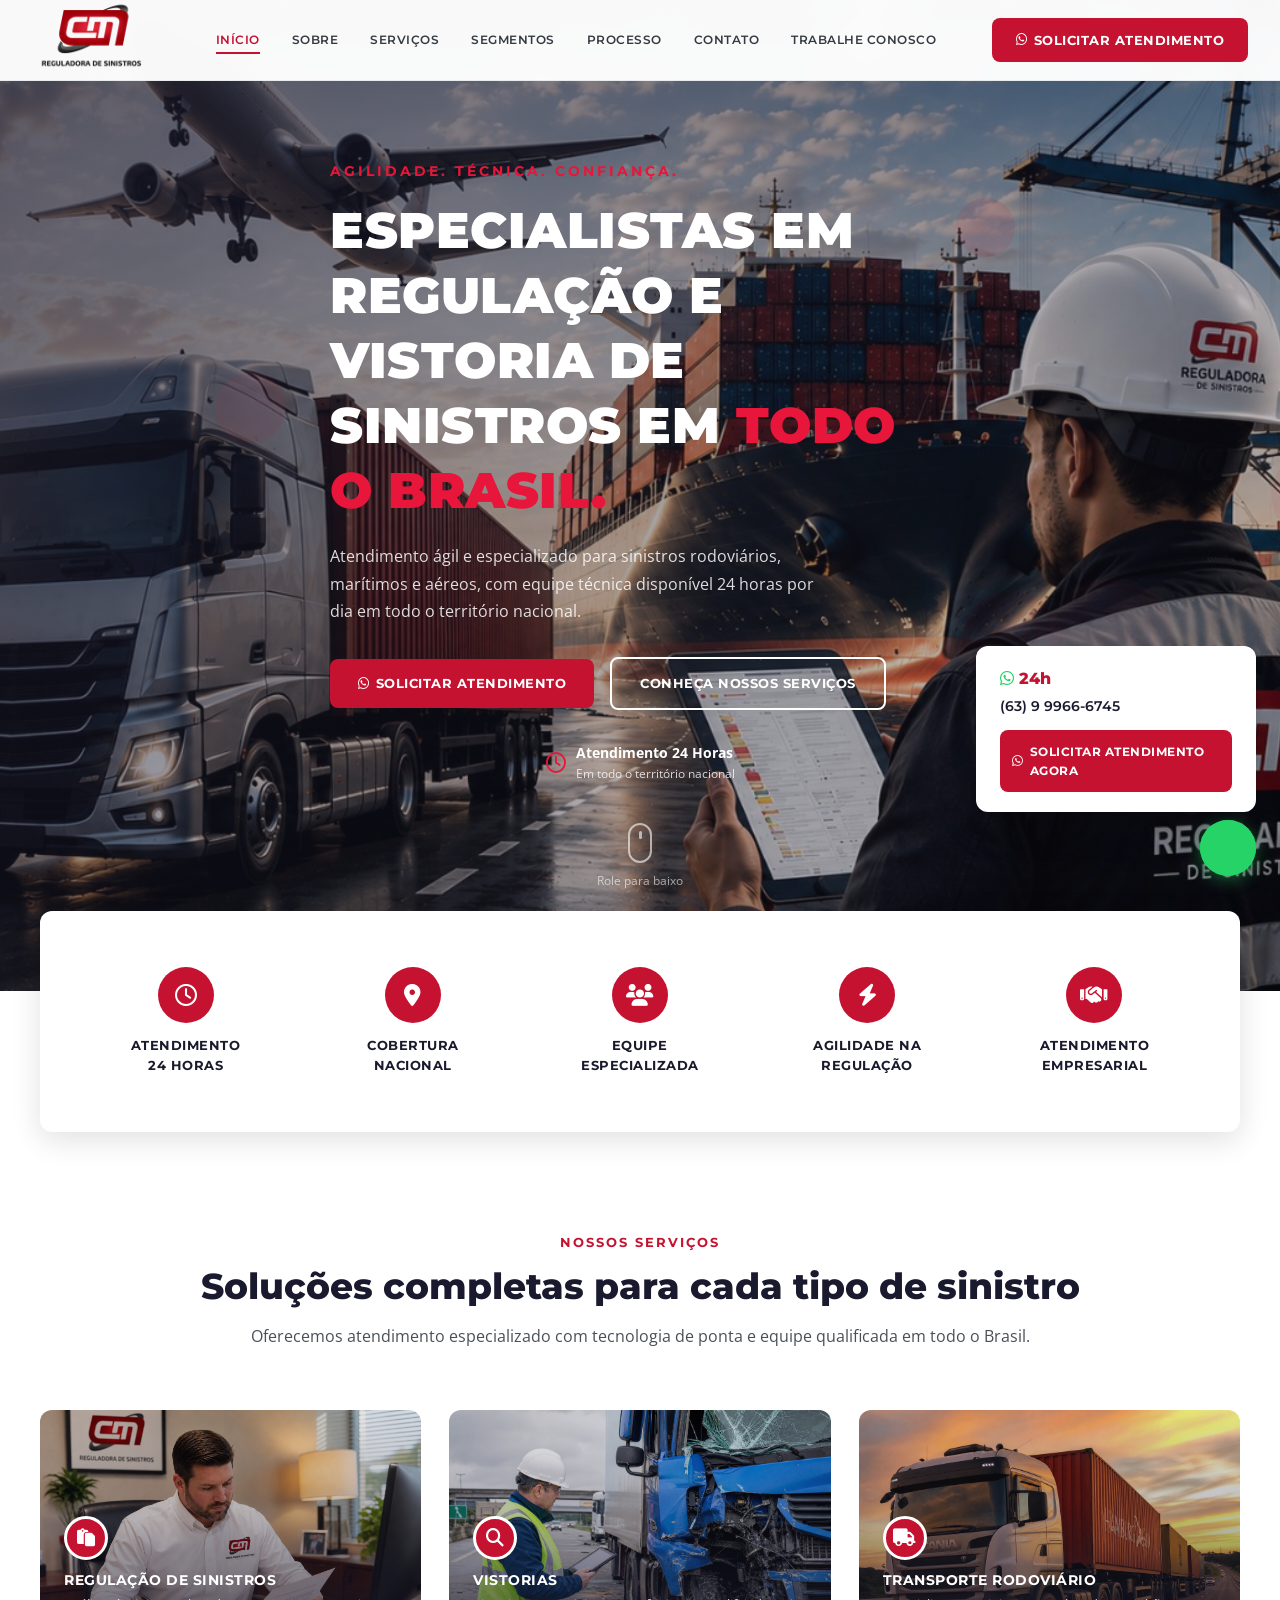
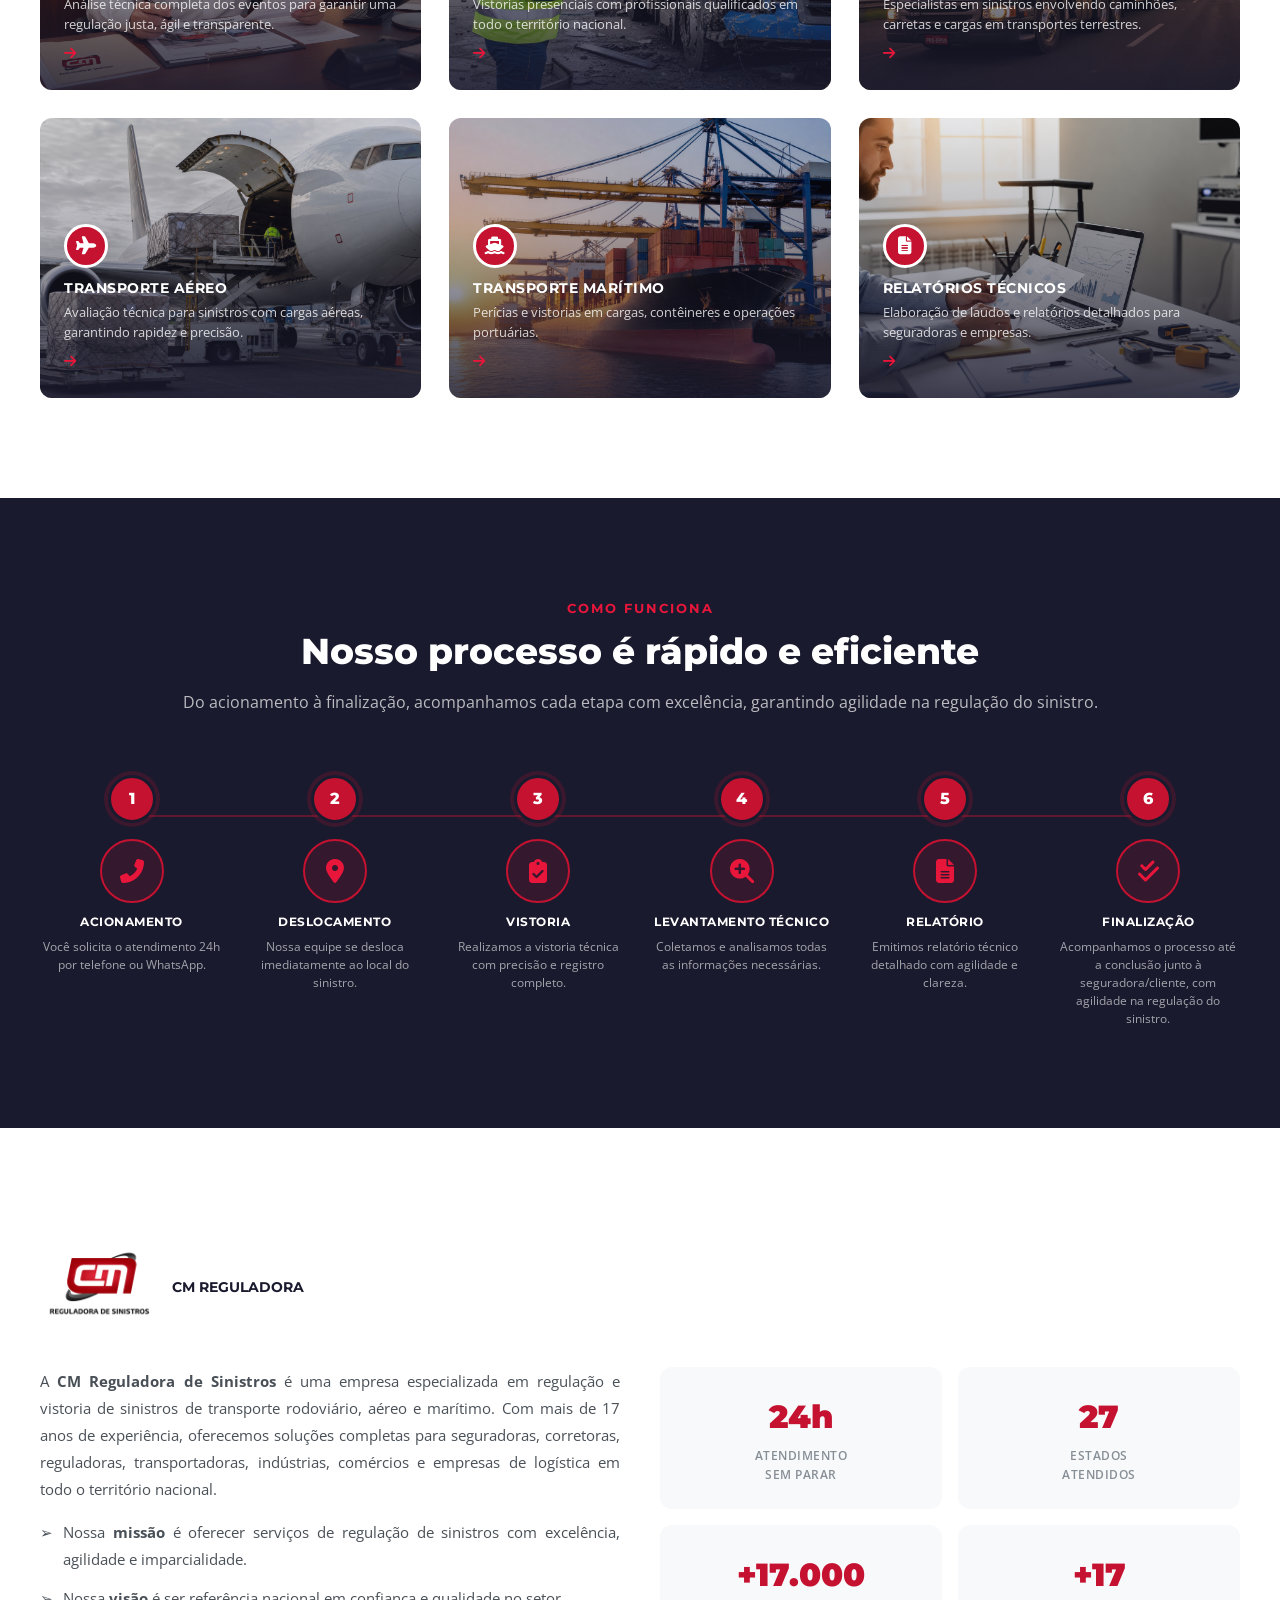
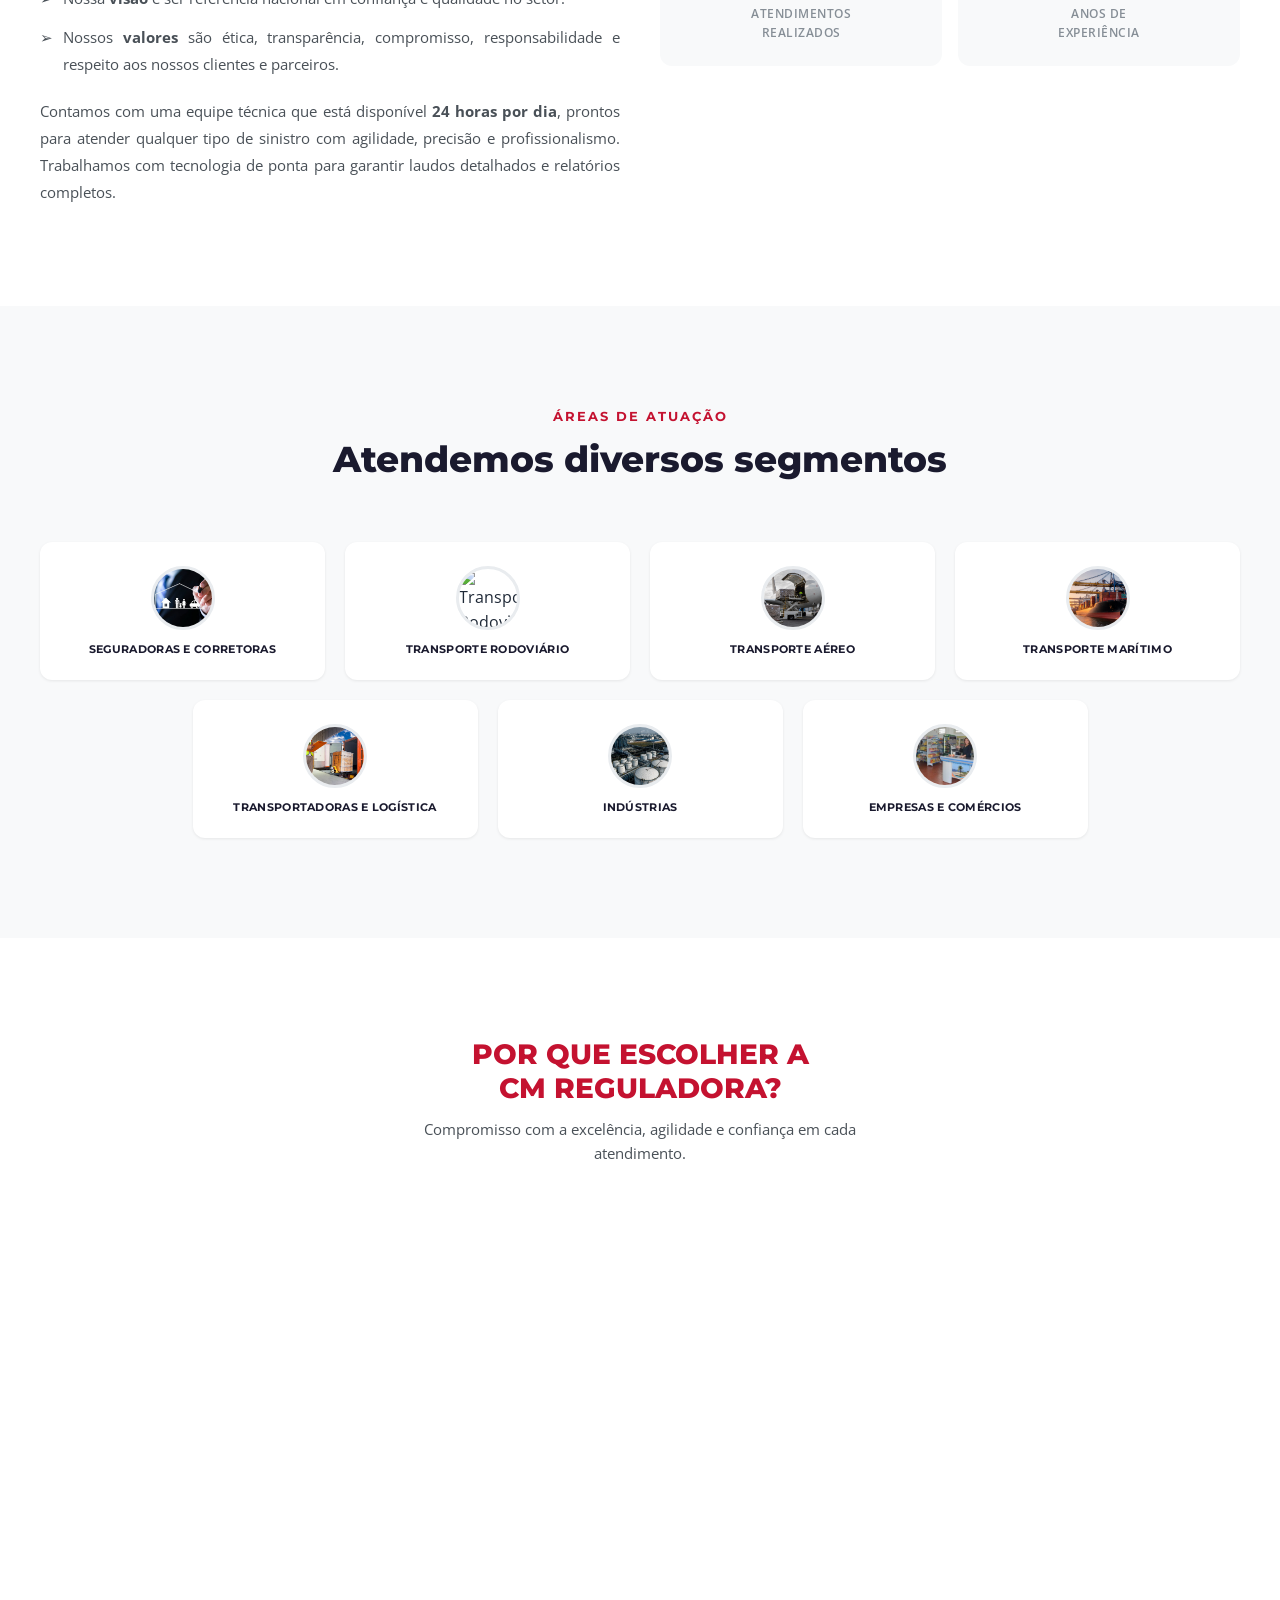
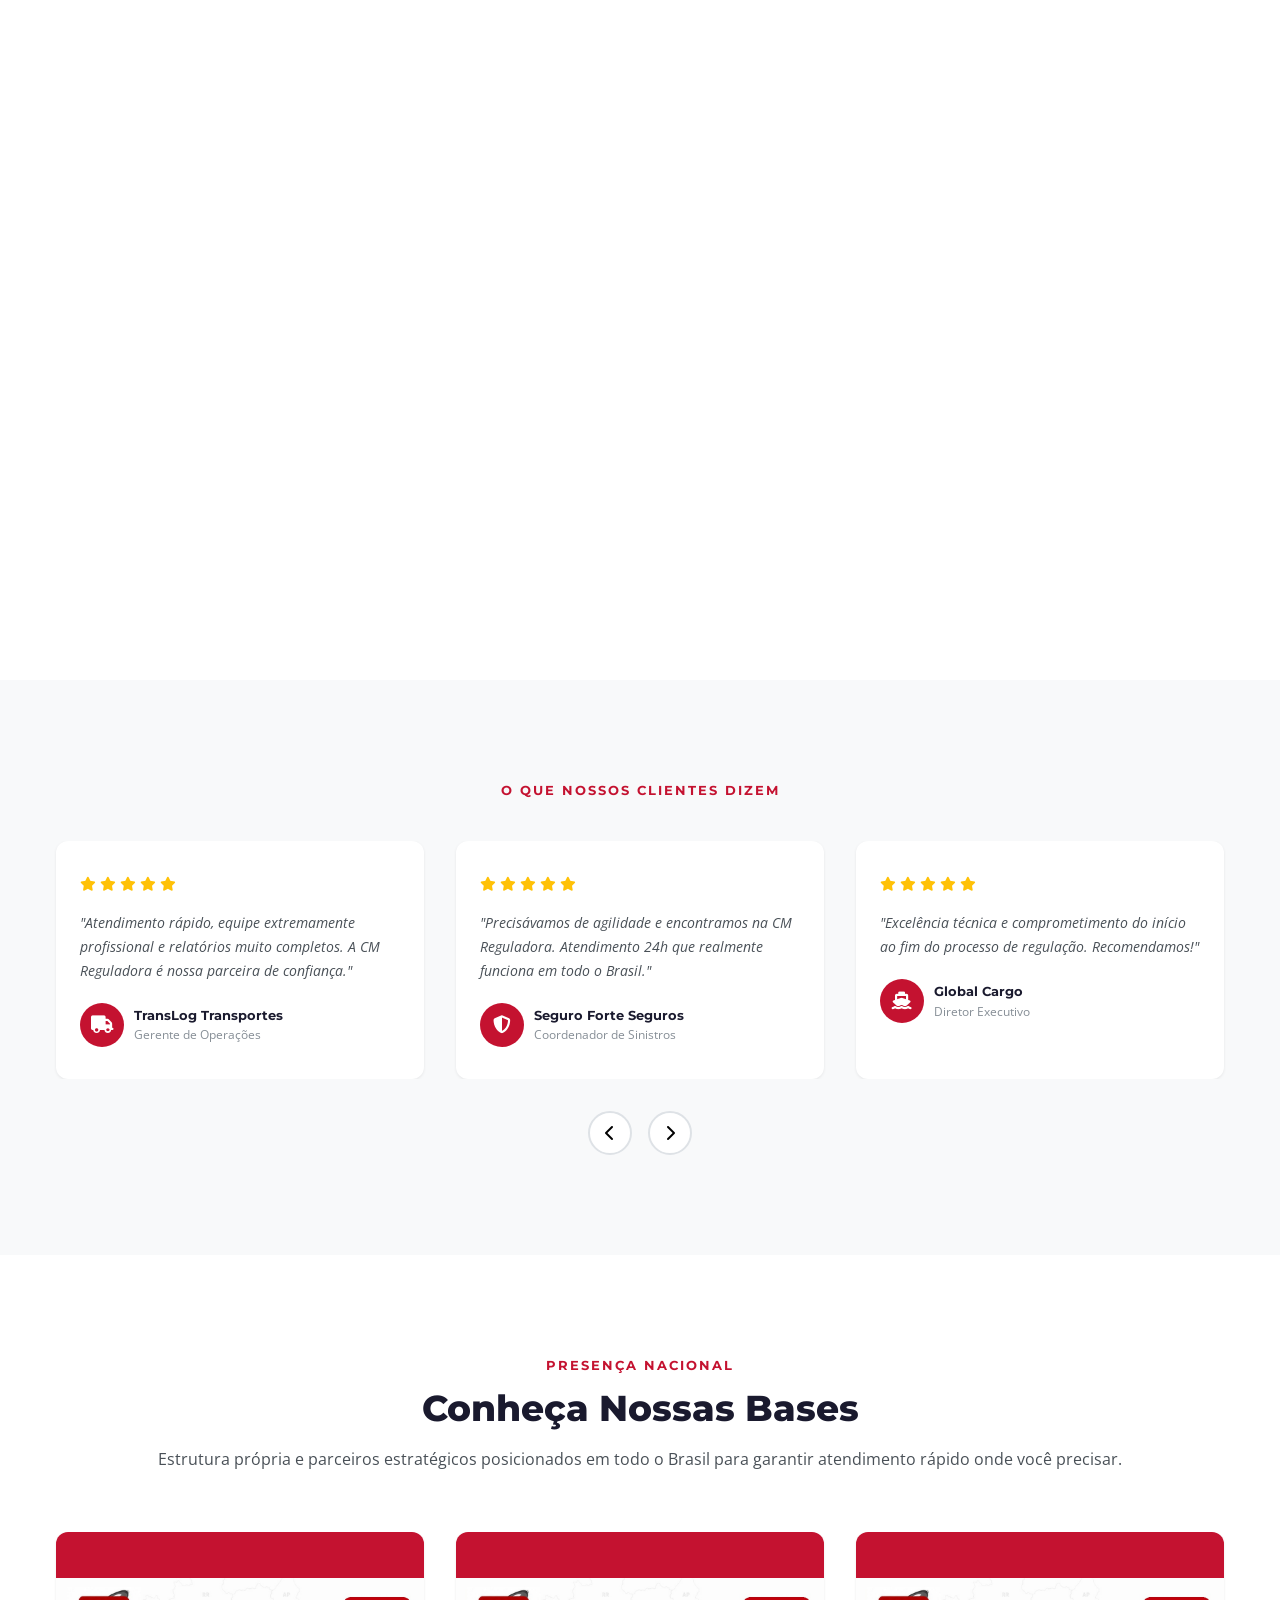
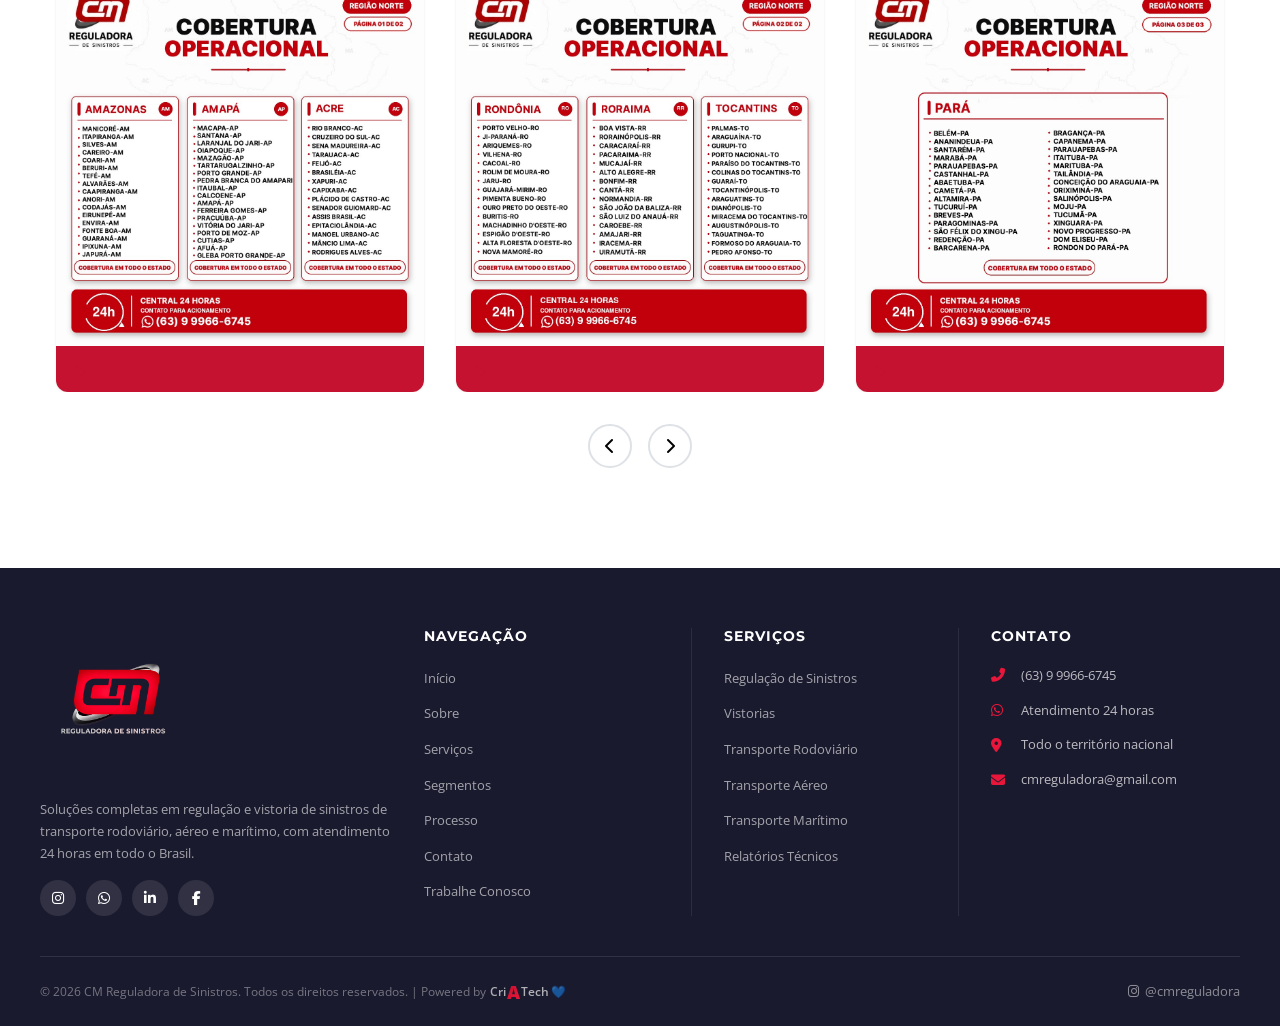
==== commit db82750b: "Update index.html" ====
--- a/index.html
+++ b/index.html
@@ -1061,140 +1061,167 @@
       </div>
     </section>
 
-    <!-- NOSSAS BASES (CARROSSEL DE IMAGENS) -->
-    <section class="bases-gallery section-padding" id="bases">
-      <div class="container">
-        <div class="section-header animate-on-scroll">
-          <p class="section-subtitle">Presença Nacional</p>
-          <h2 class="section-title">Conheça Nossas Bases</h2>
-          <p class="section-description">
-            Estrutura própria e parceiros estratégicos posicionados em todo o
-            Brasil para garantir atendimento rápido onde você precisar.
-          </p>
-        </div>
-        <div class="bases-slider">
-          <div class="bases-track" id="basesTrack">
-            <div class="base-card animate-on-scroll">
-              <div class="base-card-img">
-                <img
-                  src="images/cobertura-nordeste-pg1.jpeg"
-                  alt="Cobertura Operacional - Região Nordeste - Maranhão, Piauí e Ceará"
-                  loading="lazy"
-                />
-                <div class="base-card-caption">
-                  <i class="fas fa-map-marker-alt"></i>
-                </div>
-              </div>
-            </div>
-            <div class="base-card animate-on-scroll delay-1">
-              <div class="base-card-img">
-                <img
-                  src="images/cobertura-nordeste-pg2.jpeg"
-                  alt="Cobertura Operacional - Região Nordeste - Paraíba, Pernambuco e Alagoas"
-                  loading="lazy"
-                />
-                <div class="base-card-caption">
-                  <i class="fas fa-map-marker-alt"></i>
-                </div>
-              </div>
-            </div>
-            <div class="base-card animate-on-scroll delay-2">
-              <div class="base-card-img">
-                <img
-                  src="images/cobertura-nordeste-pg3.jpeg"
-                  alt="Cobertura Operacional - Região Nordeste - Bahia, Sergipe e Rio Grande do Norte"
-                  loading="lazy"
-                />
-                <div class="base-card-caption">
-                  <i class="fas fa-map-marker-alt"></i>
-                </div>
-              </div>
-            </div>
-            <div class="base-card animate-on-scroll delay-3">
-              <div class="base-card-img">
-                <img
-                  src="images/cobertura-norte-pg1.jpeg"
-                  alt="Cobertura Operacional - Região Norte - Amazonas, Amapá e Acre"
-                  loading="lazy"
-                />
-                <div class="base-card-caption">
-                  <i class="fas fa-map-marker-alt"></i>
-                </div>
-              </div>
-            </div>
-            <div class="base-card animate-on-scroll delay-4">
-              <div class="base-card-img">
-                <img
-                  src="images/cobertura-norte-pg2.jpeg"
-                  alt="Cobertura Operacional - Região Norte - Rondônia, Roraima e Tocantins"
-                  loading="lazy"
-                />
-                <div class="base-card-caption">
-                  <i class="fas fa-map-marker-alt"></i>
-                </div>
-              </div>
-            </div>
-            <div class="base-card animate-on-scroll delay-5">
-              <div class="base-card-img">
-                <img
-                  src="images/cobertura-centro-oeste.jpeg"
-                  alt="Cobertura Operacional - Região Centro-Oeste - Mato Grosso, Goiás e Mato Grosso do Sul"
-                  loading="lazy"
-                />
-                <div class="base-card-caption">
-                  <i class="fas fa-map-marker-alt"></i>
-                </div>
-              </div>
-            </div>
-            <div class="base-card animate-on-scroll delay-6">
-              <div class="base-card-img">
-                <img
-                  src="images/cobertura-sudeste.jpeg"
-                  alt="Cobertura Operacional - Região Sudeste - Minas Gerais, São Paulo, Rio de Janeiro e Espírito Santo"
-                  loading="lazy"
-                />
-                <div class="base-card-caption">
-                  <i class="fas fa-map-marker-alt"></i>
-                </div>
-              </div>
-            </div>
-              <div class="base-card animate-on-scroll delay-7">
-              <div class="base-card-img">
-                <img
-                  src="images/WhatsApp Image 2026-09-13 at 23.07.37.jpeg"
-                  alt="para"
-                  loading="lazy"
-                />
-                <div class="base-card-caption">
-                  <i class="fas fa-map-marker-alt"></i>
-                </div>
-              </div>
-            </div>
-            <div class="base-card animate-on-scroll delay-8">
-              <div class="base-card-img">
-                <img
-                  src="images/cobertura-sul.jpeg"
-                  alt="Cobertura Operacional - Região Sul - Paraná, Santa Catarina e Rio Grande do Sul"
-                  loading="lazy"
-                />
-                <div class="base-card-caption">
-                  <i class="fas fa-map-marker-alt"></i>
-                </div>
-              </div>
-            </div>
-          </div>
-        </div>
-        <div class="bases-nav animate-on-scroll">
-          <button class="base-btn" id="basesPrevBtn" aria-label="Anterior">
-            <i class="fas fa-chevron-left"></i>
-          </button>
-          <button class="base-btn" id="basesNextBtn" aria-label="Próximo">
-            <i class="fas fa-chevron-right"></i>
-          </button>
+  <!-- NOSSAS BASES (CARROSSEL DE IMAGENS) -->
+<section class="bases-gallery section-padding" id="bases">
+  <div class="container">
+    <div class="section-header animate-on-scroll">
+      <p class="section-subtitle">Presença Nacional</p>
+      <h2 class="section-title">Conheça Nossas Bases</h2>
+      <p class="section-description">
+        Estrutura própria e parceiros estratégicos posicionados em todo o
+        Brasil para garantir atendimento rápido onde você precisar.
+      </p>
+    </div>
+
+    <div class="bases-slider">
+      <div class="bases-track" id="basesTrack">
+        <!-- NORTE -->
+        <div class="base-card animate-on-scroll">
+          <div class="base-card-img">
+            <img
+              src="images/cobertura-norte-pg1.jpeg"
+              alt="Cobertura Operacional - Região Norte - Amazonas, Amapá e Acre"
+              loading="lazy"
+            />
+            <div class="base-card-caption">
+              <i class="fas fa-map-marker-alt" aria-hidden="true"></i>
+            </div>
+          </div>
+        </div>
+
+        <div class="base-card animate-on-scroll delay-1">
+          <div class="base-card-img">
+            <img
+              src="images/cobertura-norte-pg2.jpeg"
+              alt="Cobertura Operacional - Região Norte - Rondônia, Roraima e Tocantins"
+              loading="lazy"
+            />
+            <div class="base-card-caption">
+              <i class="fas fa-map-marker-alt" aria-hidden="true"></i>
+            </div>
+          </div>
+        </div>
+
+        <div class="base-card animate-on-scroll delay-2">
+          <div class="base-card-img">
+            <img
+              src="images/WhatsApp Image 2026-09-13 at 23.07.37.jpeg"
+              alt="Cobertura Operacional - Região Norte - Pará"
+              loading="lazy"
+            />
+            <div class="base-card-caption">
+              <i class="fas fa-map-marker-alt" aria-hidden="true"></i>
+            </div>
+          </div>
+        </div>
+
+        <!-- NORDESTE -->
+        <div class="base-card animate-on-scroll delay-3">
+          <div class="base-card-img">
+            <img
+              src="images/cobertura-nordeste-pg1.jpeg"
+              alt="Cobertura Operacional - Região Nordeste - Maranhão, Piauí e Ceará"
+              loading="lazy"
+            />
+            <div class="base-card-caption">
+              <i class="fas fa-map-marker-alt" aria-hidden="true"></i>
+            </div>
+          </div>
+        </div>
+
+        <div class="base-card animate-on-scroll delay-4">
+          <div class="base-card-img">
+            <img
+              src="images/cobertura-nordeste-pg2.jpeg"
+              alt="Cobertura Operacional - Região Nordeste - Paraíba, Pernambuco e Alagoas"
+              loading="lazy"
+            />
+            <div class="base-card-caption">
+              <i class="fas fa-map-marker-alt" aria-hidden="true"></i>
+            </div>
+          </div>
+        </div>
+
+        <div class="base-card animate-on-scroll delay-5">
+          <div class="base-card-img">
+            <img
+              src="images/cobertura-nordeste-pg3.jpeg"
+              alt="Cobertura Operacional - Região Nordeste - Bahia, Sergipe e Rio Grande do Norte"
+              loading="lazy"
+            />
+            <div class="base-card-caption">
+              <i class="fas fa-map-marker-alt" aria-hidden="true"></i>
+            </div>
+          </div>
+        </div>
+
+        <!-- CENTRO-OESTE -->
+        <div class="base-card animate-on-scroll delay-6">
+          <div class="base-card-img">
+            <img
+              src="images/cobertura-centro-oeste.jpeg"
+              alt="Cobertura Operacional - Região Centro-Oeste - Mato Grosso, Goiás e Mato Grosso do Sul"
+              loading="lazy"
+            />
+            <div class="base-card-caption">
+              <i class="fas fa-map-marker-alt" aria-hidden="true"></i>
+            </div>
+          </div>
+        </div>
+
+        <!-- SUDESTE -->
+        <div class="base-card animate-on-scroll delay-7">
+          <div class="base-card-img">
+            <img
+              src="images/cobertura-sudeste.jpeg"
+              alt="Cobertura Operacional - Região Sudeste - Minas Gerais, São Paulo, Rio de Janeiro e Espírito Santo"
+              loading="lazy"
+            />
+            <div class="base-card-caption">
+              <i class="fas fa-map-marker-alt" aria-hidden="true"></i>
+            </div>
+          </div>
+        </div>
+
+        <!-- SUL -->
+        <div class="base-card animate-on-scroll delay-8">
+          <div class="base-card-img">
+            <img
+              src="images/cobertura-sul.jpeg"
+              alt="Cobertura Operacional - Região Sul - Paraná, Santa Catarina e Rio Grande do Sul"
+              loading="lazy"
+            />
+            <div class="base-card-caption">
+              <i class="fas fa-map-marker-alt" aria-hidden="true"></i>
+            </div>
+          </div>
         </div>
       </div>
-    </section>
-
+    </div>
+
+    <div class="bases-nav animate-on-scroll">
+      <button
+        type="button"
+        class="base-btn"
+        id="basesPrevBtn"
+        aria-label="Anterior"
+        aria-controls="basesTrack"
+      >
+        <i class="fas fa-chevron-left" aria-hidden="true"></i>
+      </button>
+
+      <button
+        type="button"
+        class="base-btn"
+        id="basesNextBtn"
+        aria-label="Próximo"
+        aria-controls="basesTrack"
+      >
+        <i class="fas fa-chevron-right" aria-hidden="true"></i>
+      </button>
+    </div>
+  </div>
+</section>
     <!-- FOOTER -->
     <footer class="footer" id="footer">
       <div class="container">
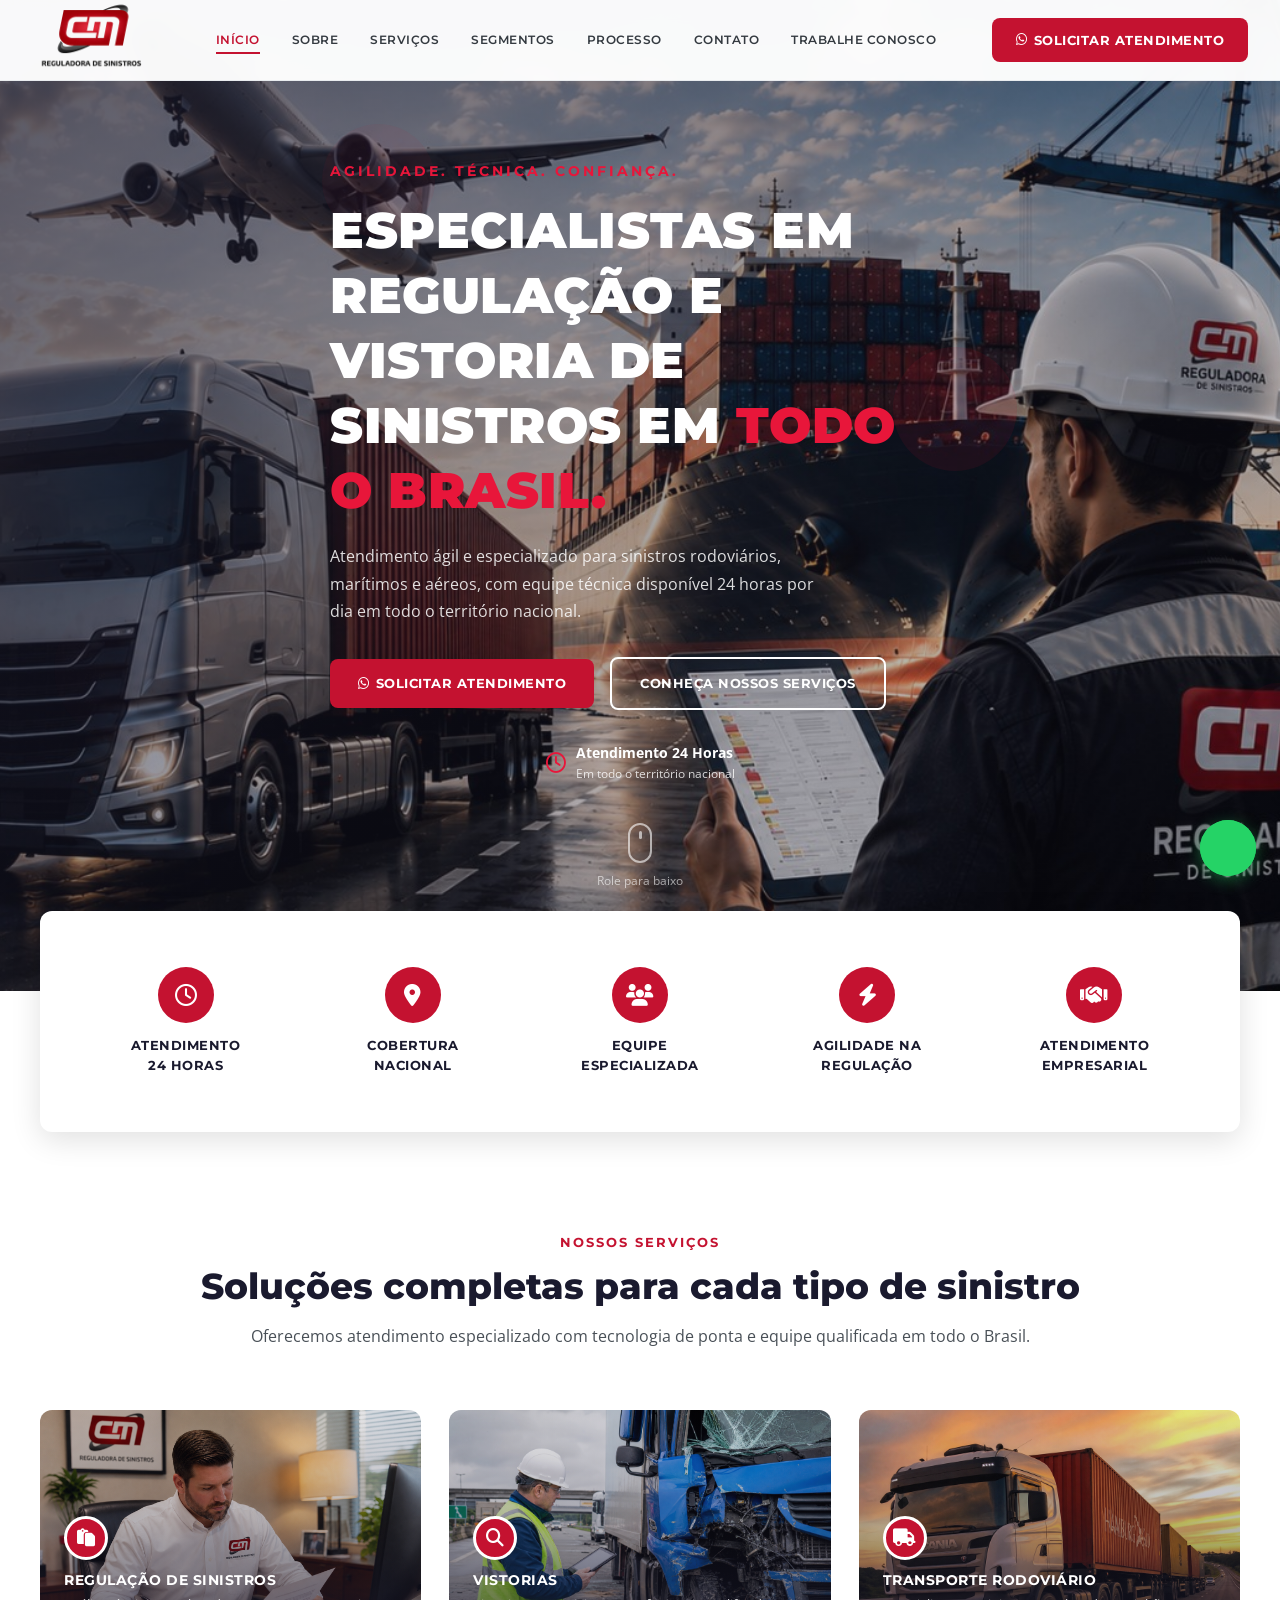
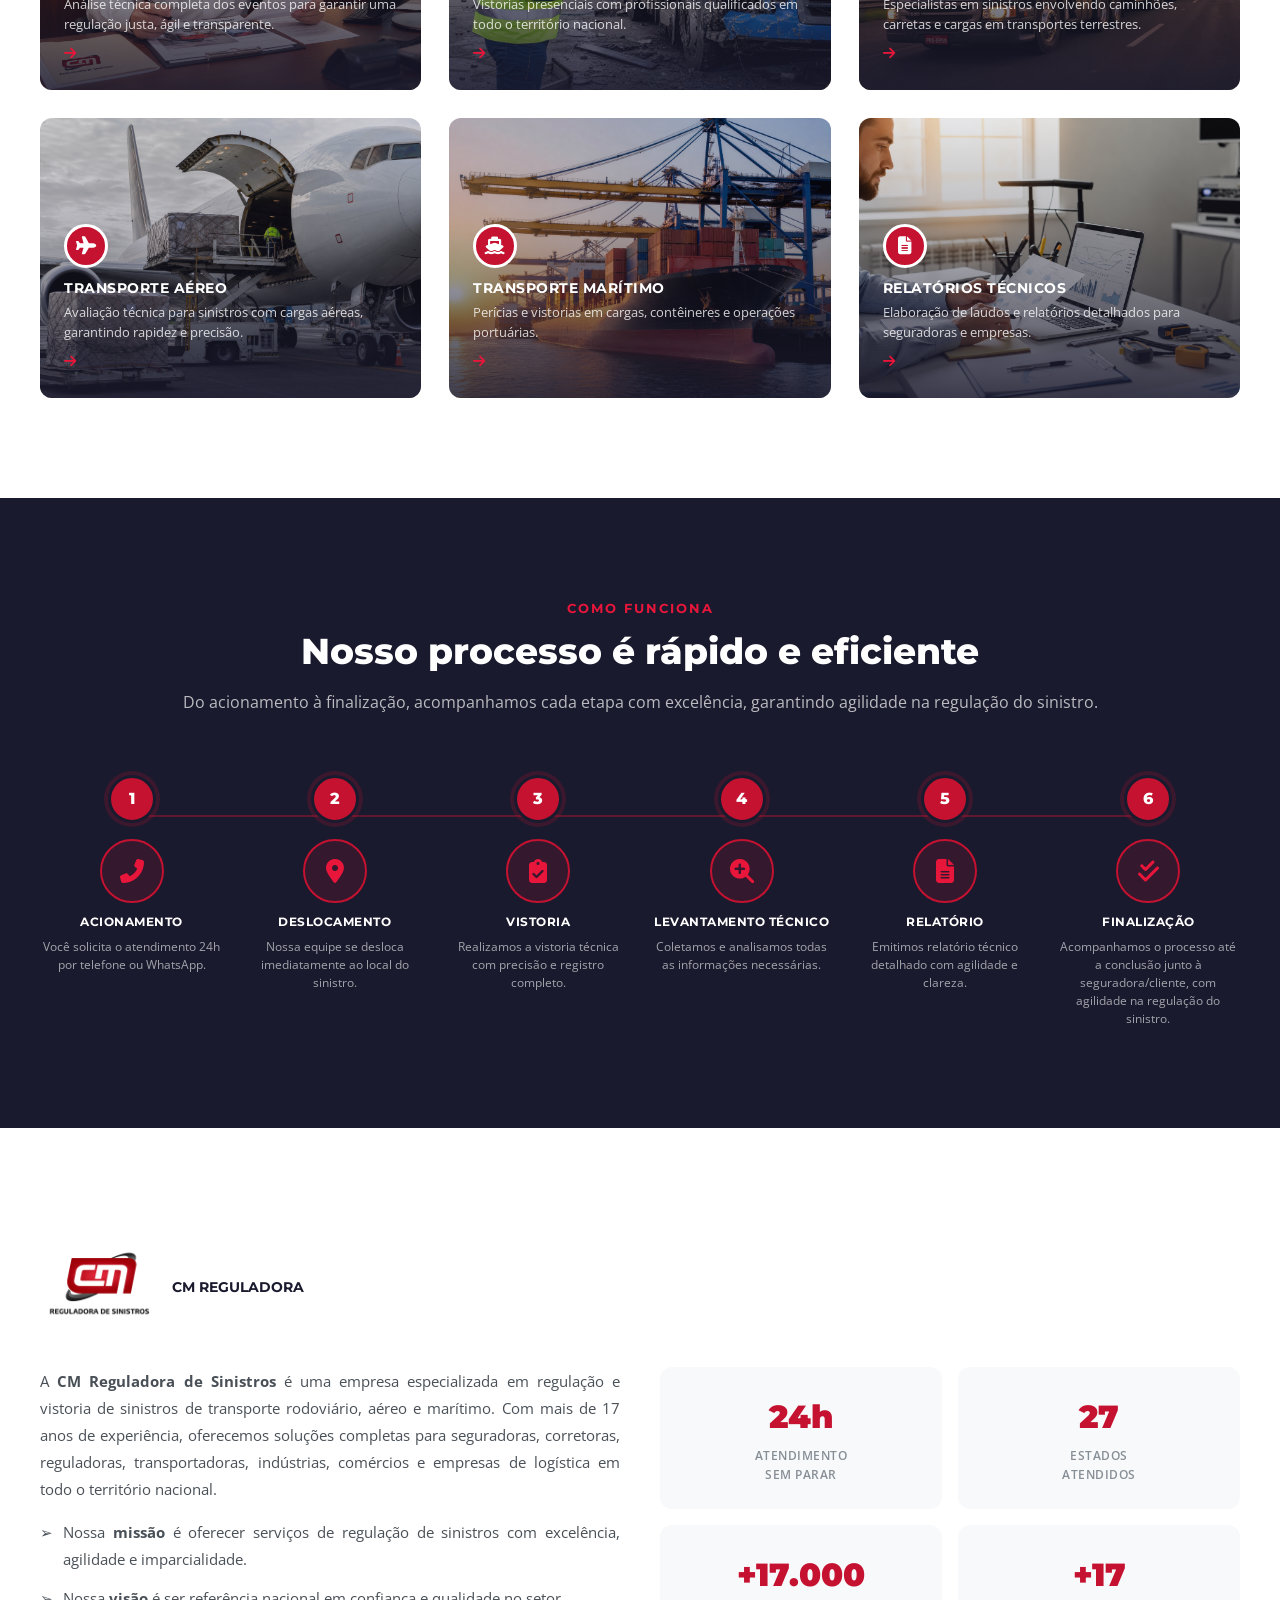
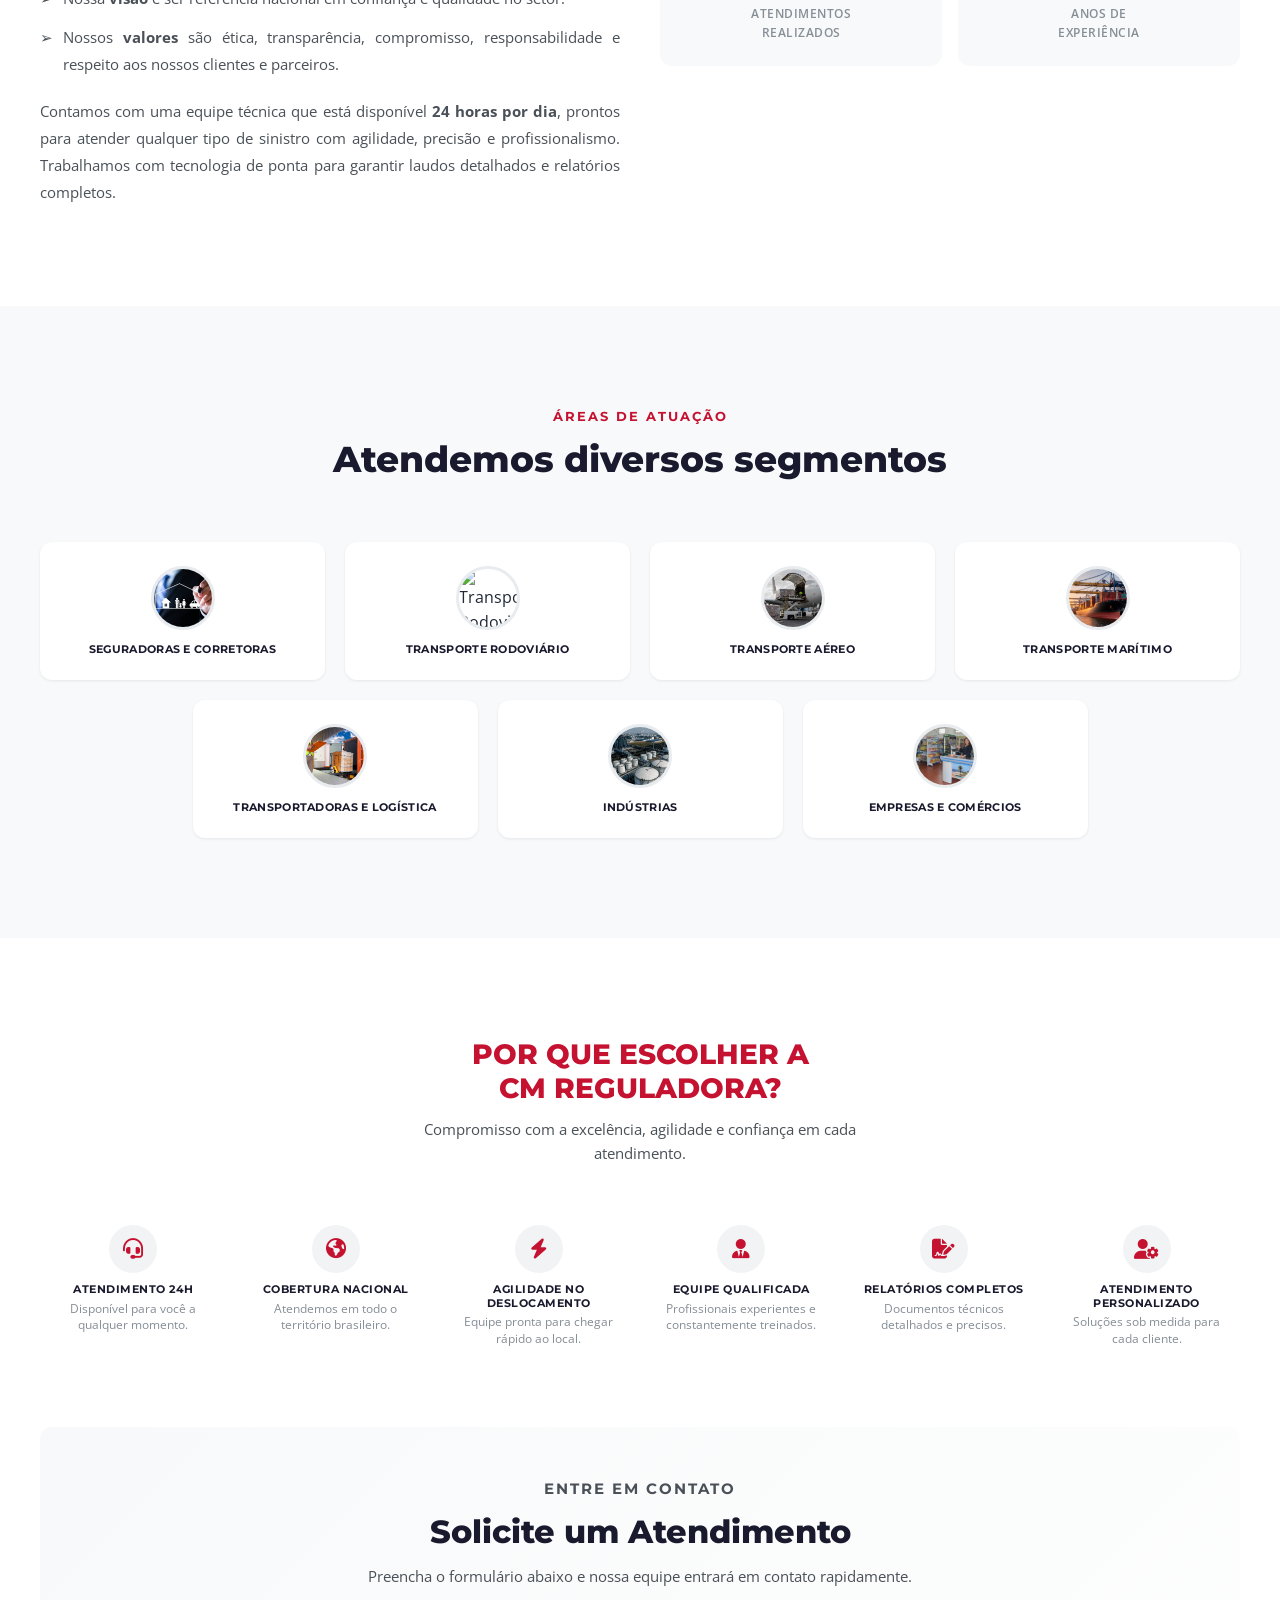
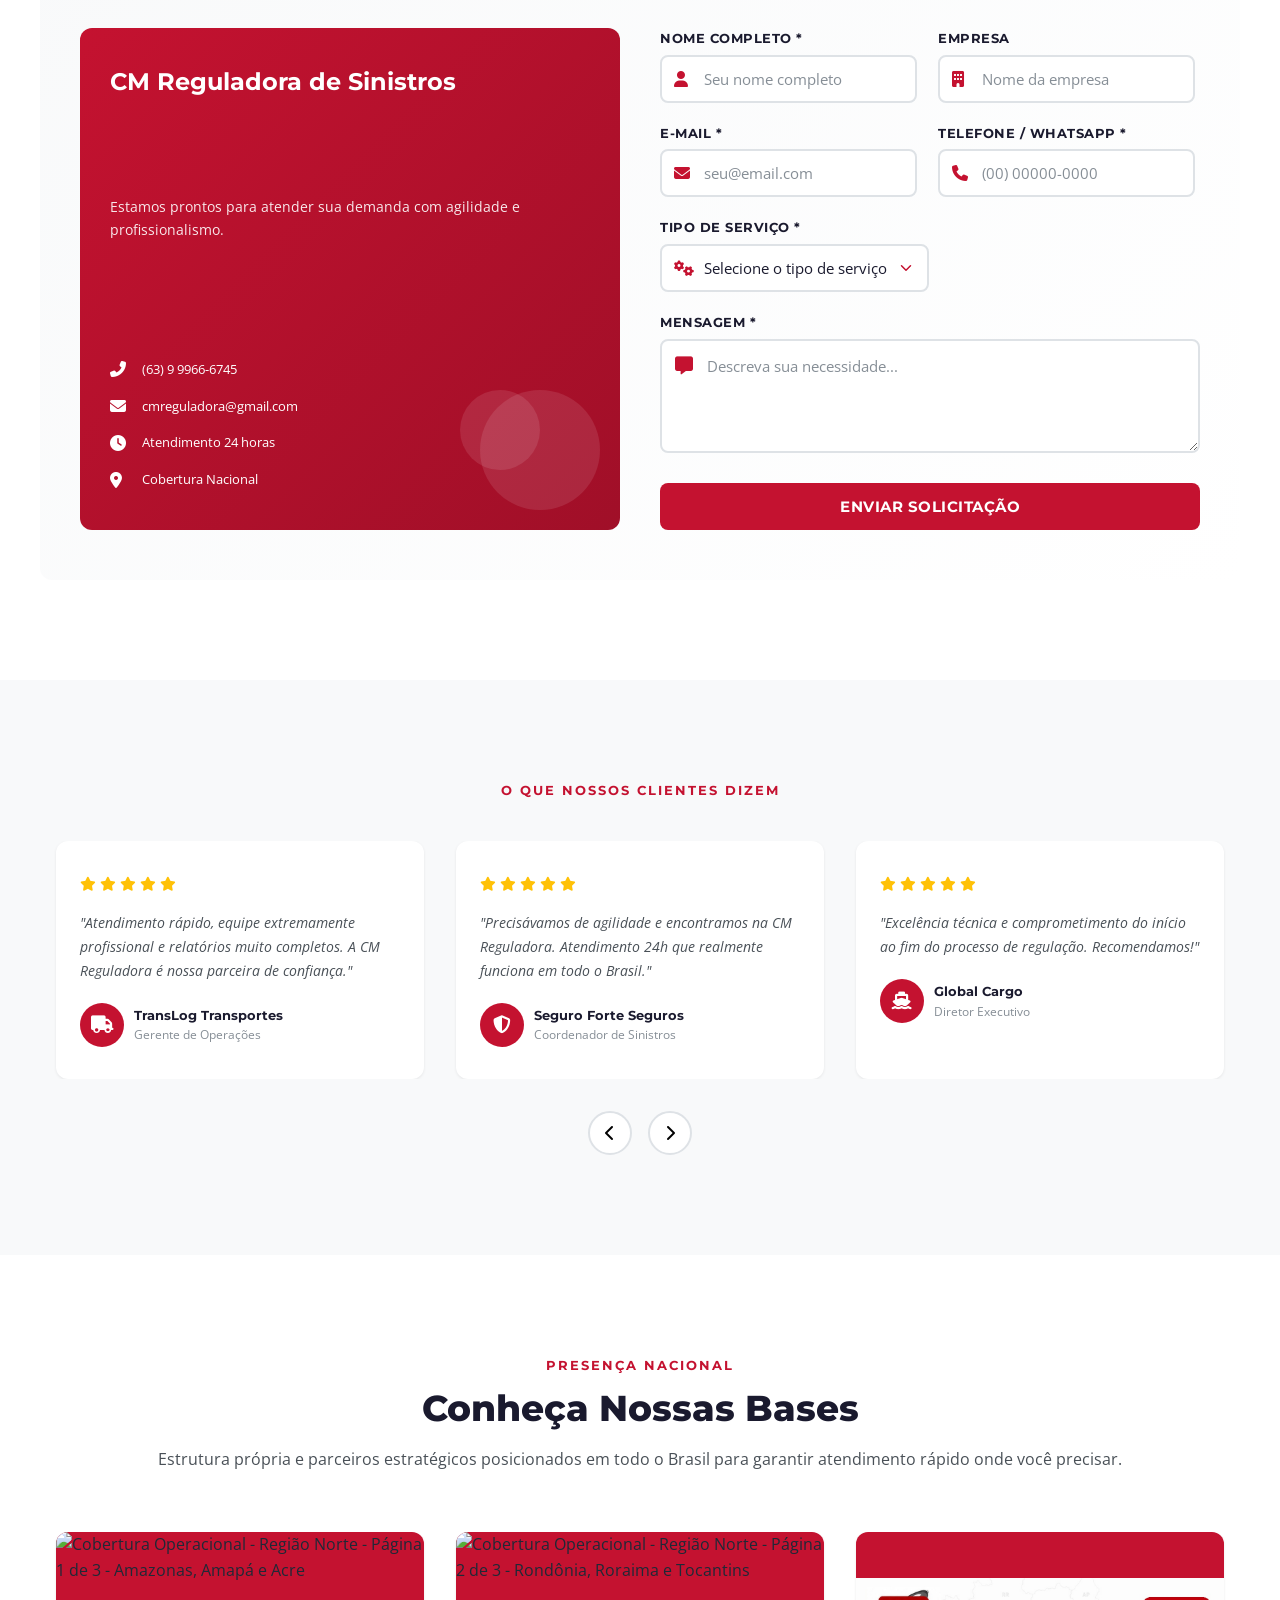
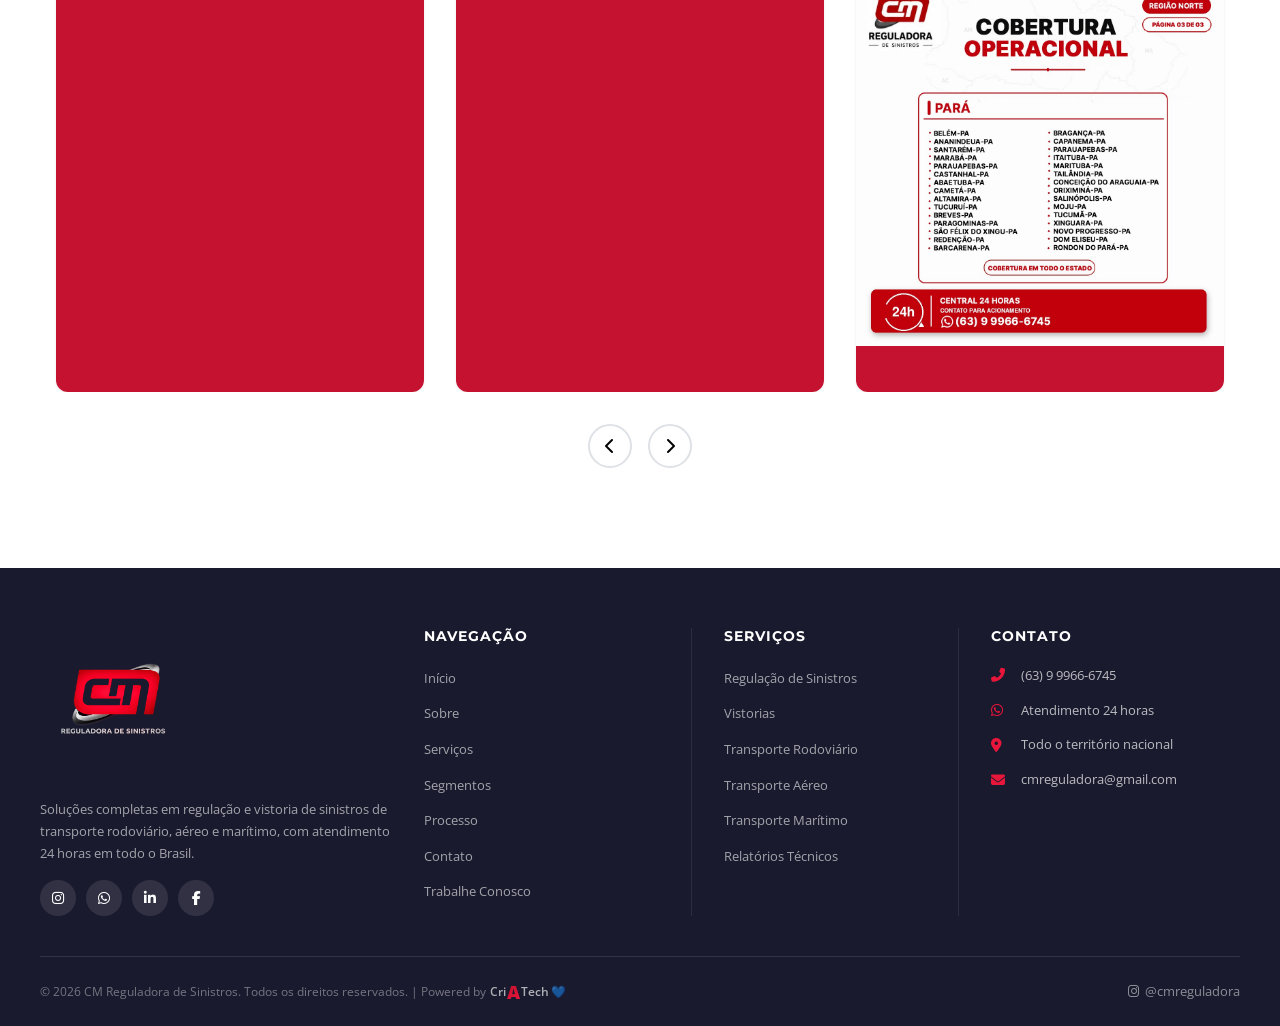
==== commit a91faeab: "Update index.html" ====
--- a/index.html
+++ b/index.html
@@ -1075,45 +1075,47 @@
 
     <div class="bases-slider">
       <div class="bases-track" id="basesTrack">
-        <!-- NORTE -->
-        <div class="base-card animate-on-scroll">
-          <div class="base-card-img">
-            <img
-              src="images/cobertura-norte-pg1.jpeg"
-              alt="Cobertura Operacional - Região Norte - Amazonas, Amapá e Acre"
-              loading="lazy"
-            />
-            <div class="base-card-caption">
-              <i class="fas fa-map-marker-alt" aria-hidden="true"></i>
-            </div>
-          </div>
-        </div>
-
-        <div class="base-card animate-on-scroll delay-1">
-          <div class="base-card-img">
-            <img
-              src="images/cobertura-norte-pg2.jpeg"
-              alt="Cobertura Operacional - Região Norte - Rondônia, Roraima e Tocantins"
-              loading="lazy"
-            />
-            <div class="base-card-caption">
-              <i class="fas fa-map-marker-alt" aria-hidden="true"></i>
-            </div>
-          </div>
-        </div>
-
-        <div class="base-card animate-on-scroll delay-2">
-          <div class="base-card-img">
-            <img
-              src="images/WhatsApp Image 2026-09-13 at 23.07.37.jpeg"
-              alt="Cobertura Operacional - Região Norte - Pará"
-              loading="lazy"
-            />
-            <div class="base-card-caption">
-              <i class="fas fa-map-marker-alt" aria-hidden="true"></i>
-            </div>
-          </div>
-        </div>
+     <!-- NORTE — PÁGINA 1 DE 3 -->
+<div class="base-card animate-on-scroll">
+  <div class="base-card-img">
+    <img
+      src="images/WhatsApp Image 2026-09-13 at 23.00.50.jpeg"
+      alt="Cobertura Operacional - Região Norte - Página 1 de 3 - Amazonas, Amapá e Acre"
+      loading="lazy"
+    />
+    <div class="base-card-caption">
+      <i class="fas fa-map-marker-alt" aria-hidden="true"></i>
+    </div>
+  </div>
+</div>
+
+<!-- NORTE — PÁGINA 2 DE 3 -->
+<div class="base-card animate-on-scroll delay-1">
+  <div class="base-card-img">
+    <img
+      src="images/WhatsApp Image 2026-09-13 at 23.00.49.jpeg"
+      alt="Cobertura Operacional - Região Norte - Página 2 de 3 - Rondônia, Roraima e Tocantins"
+      loading="lazy"
+    />
+    <div class="base-card-caption">
+      <i class="fas fa-map-marker-alt" aria-hidden="true"></i>
+    </div>
+  </div>
+</div>
+
+<!-- NORTE — PÁGINA 3 DE 3 -->
+<div class="base-card animate-on-scroll delay-2">
+  <div class="base-card-img">
+    <img
+      src="images/WhatsApp Image 2026-09-13 at 23.07.37.jpeg"
+      alt="Cobertura Operacional - Região Norte - Página 3 de 3 - Pará"
+      loading="lazy"
+    />
+    <div class="base-card-caption">
+      <i class="fas fa-map-marker-alt" aria-hidden="true"></i>
+    </div>
+  </div>
+</div>
 
         <!-- NORDESTE -->
         <div class="base-card animate-on-scroll delay-3">
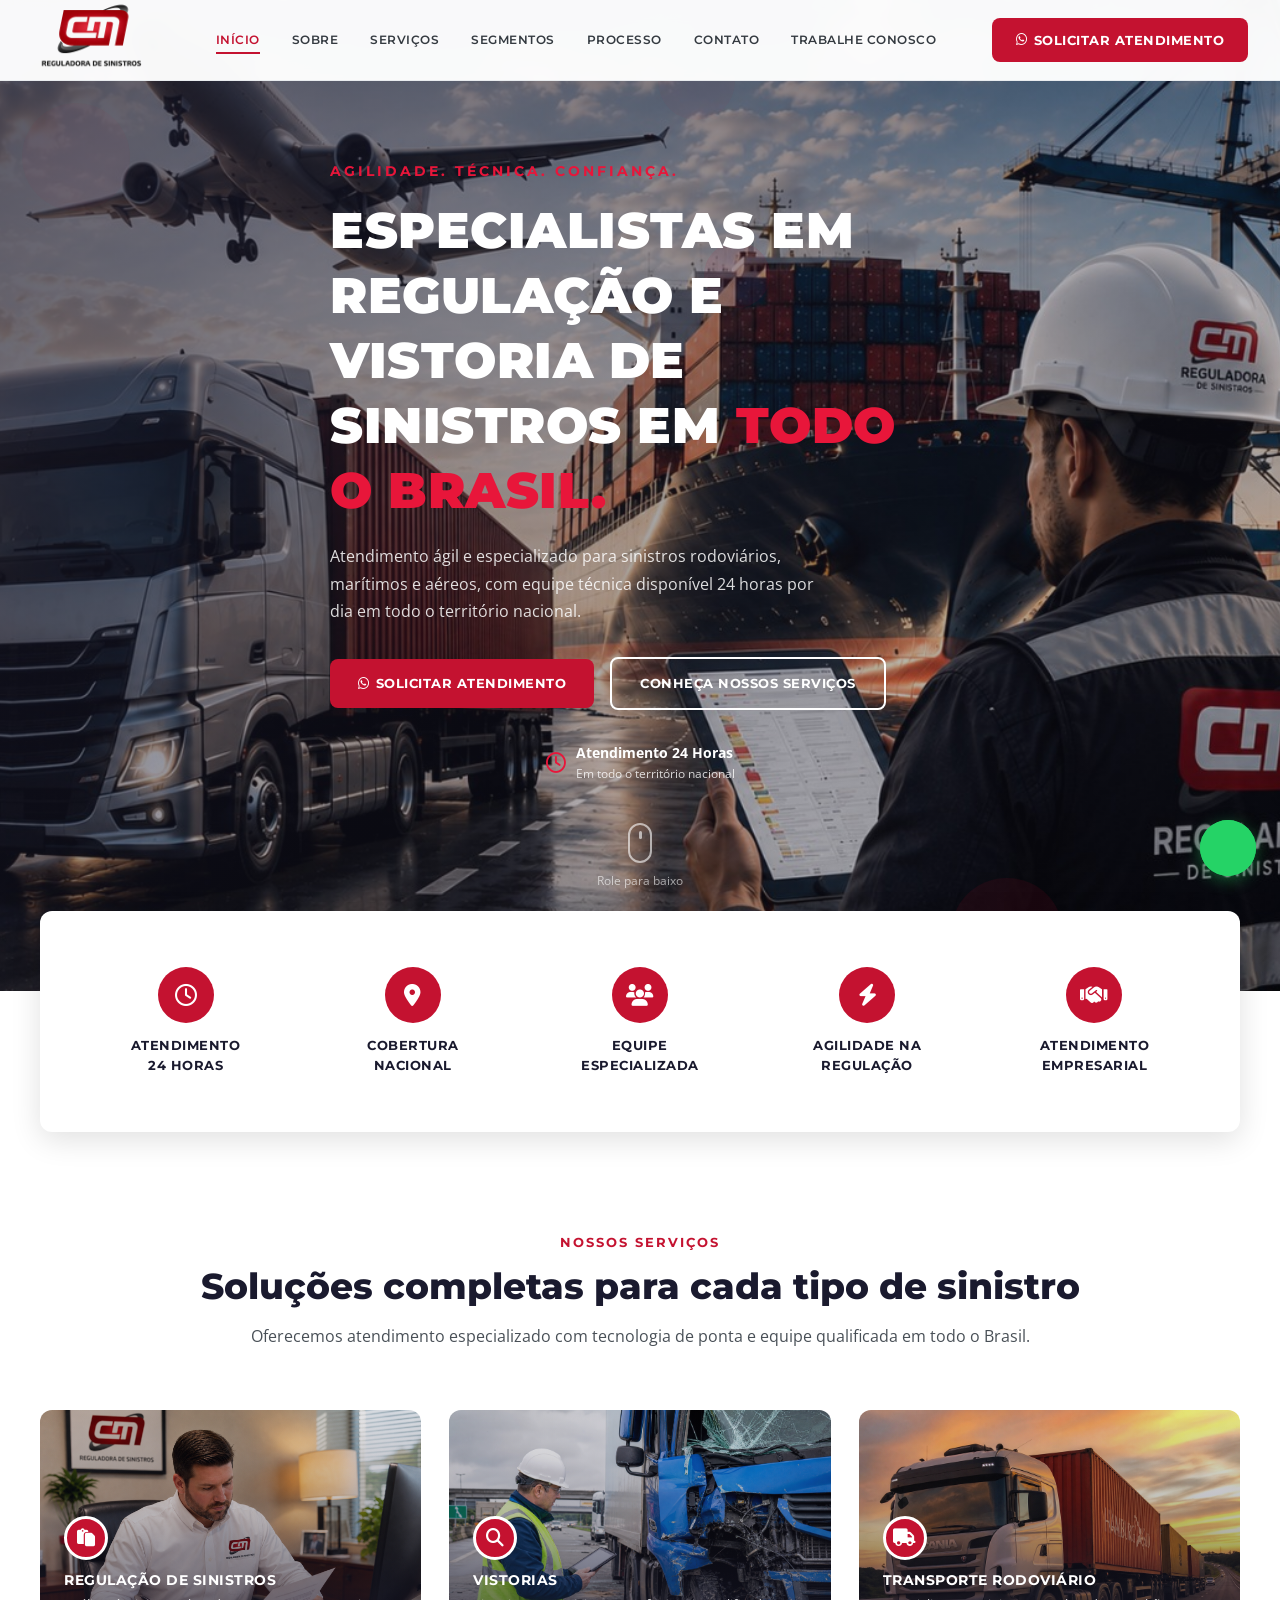
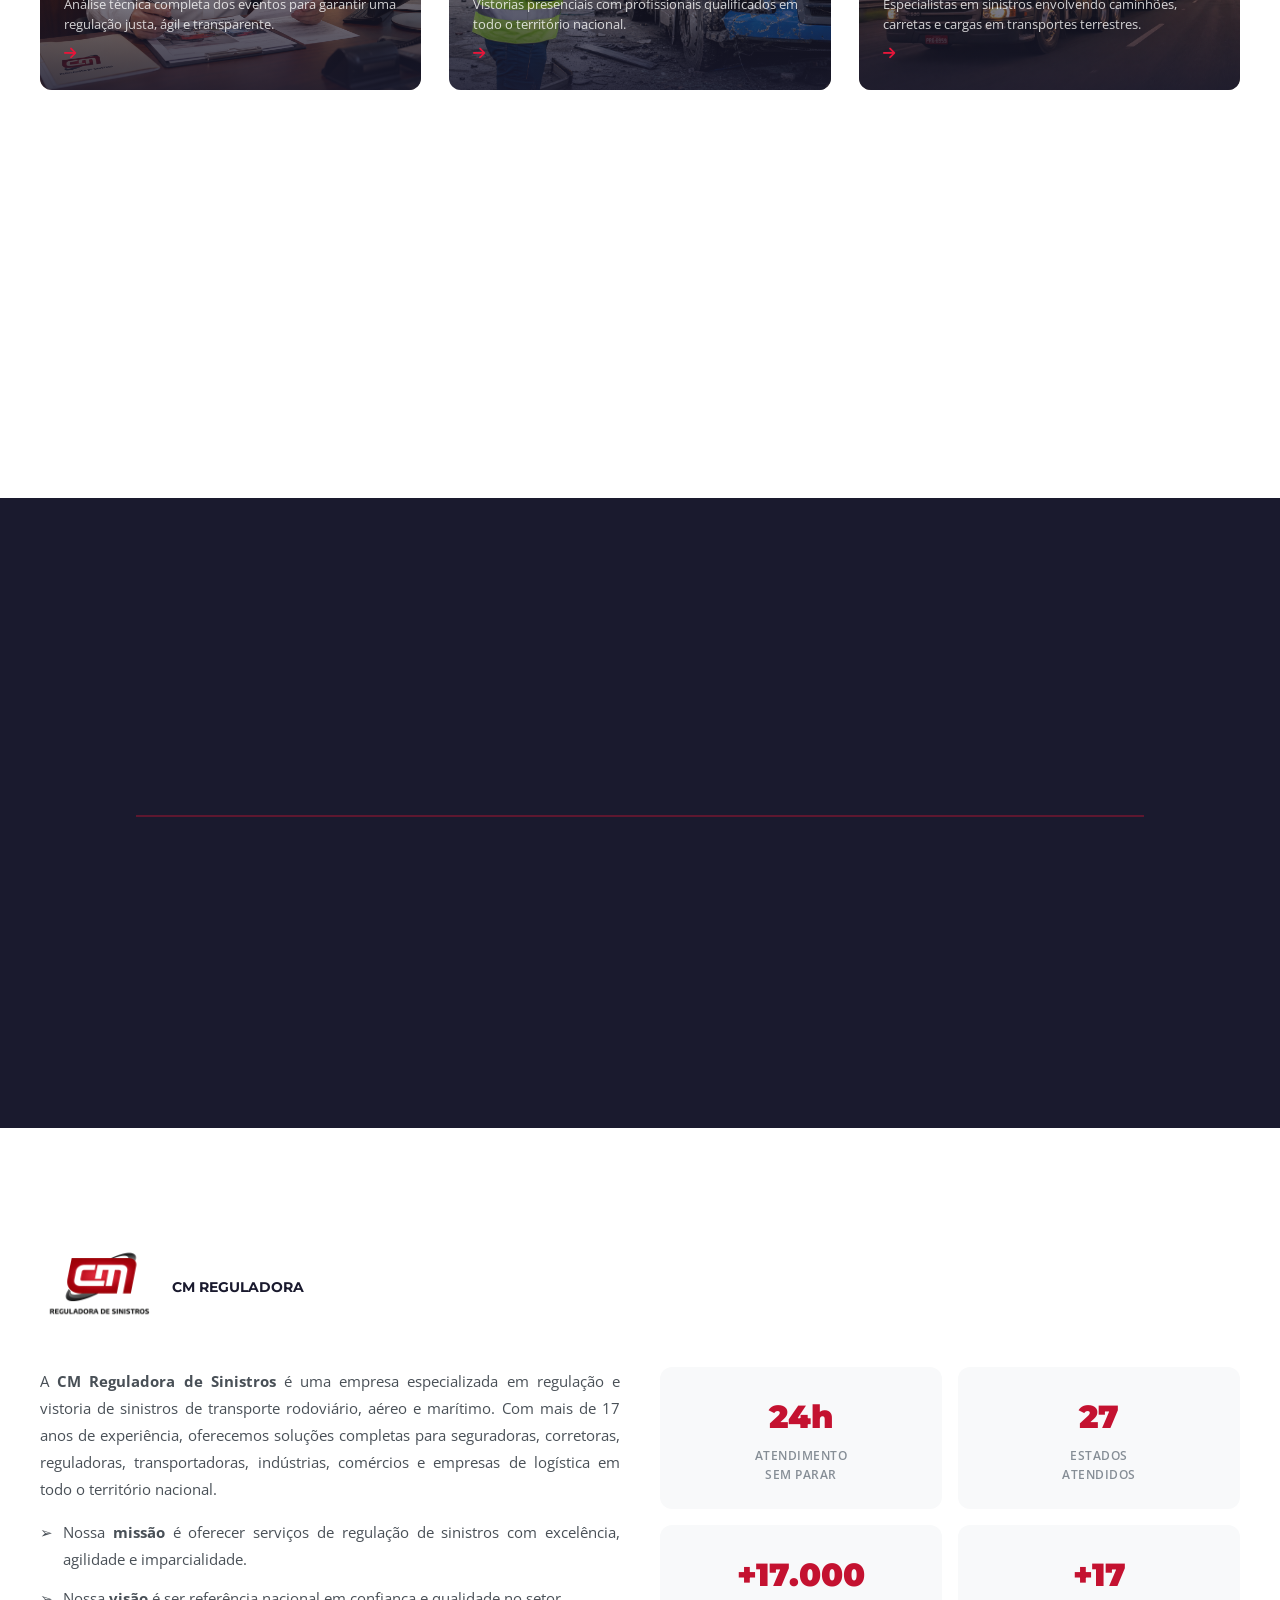
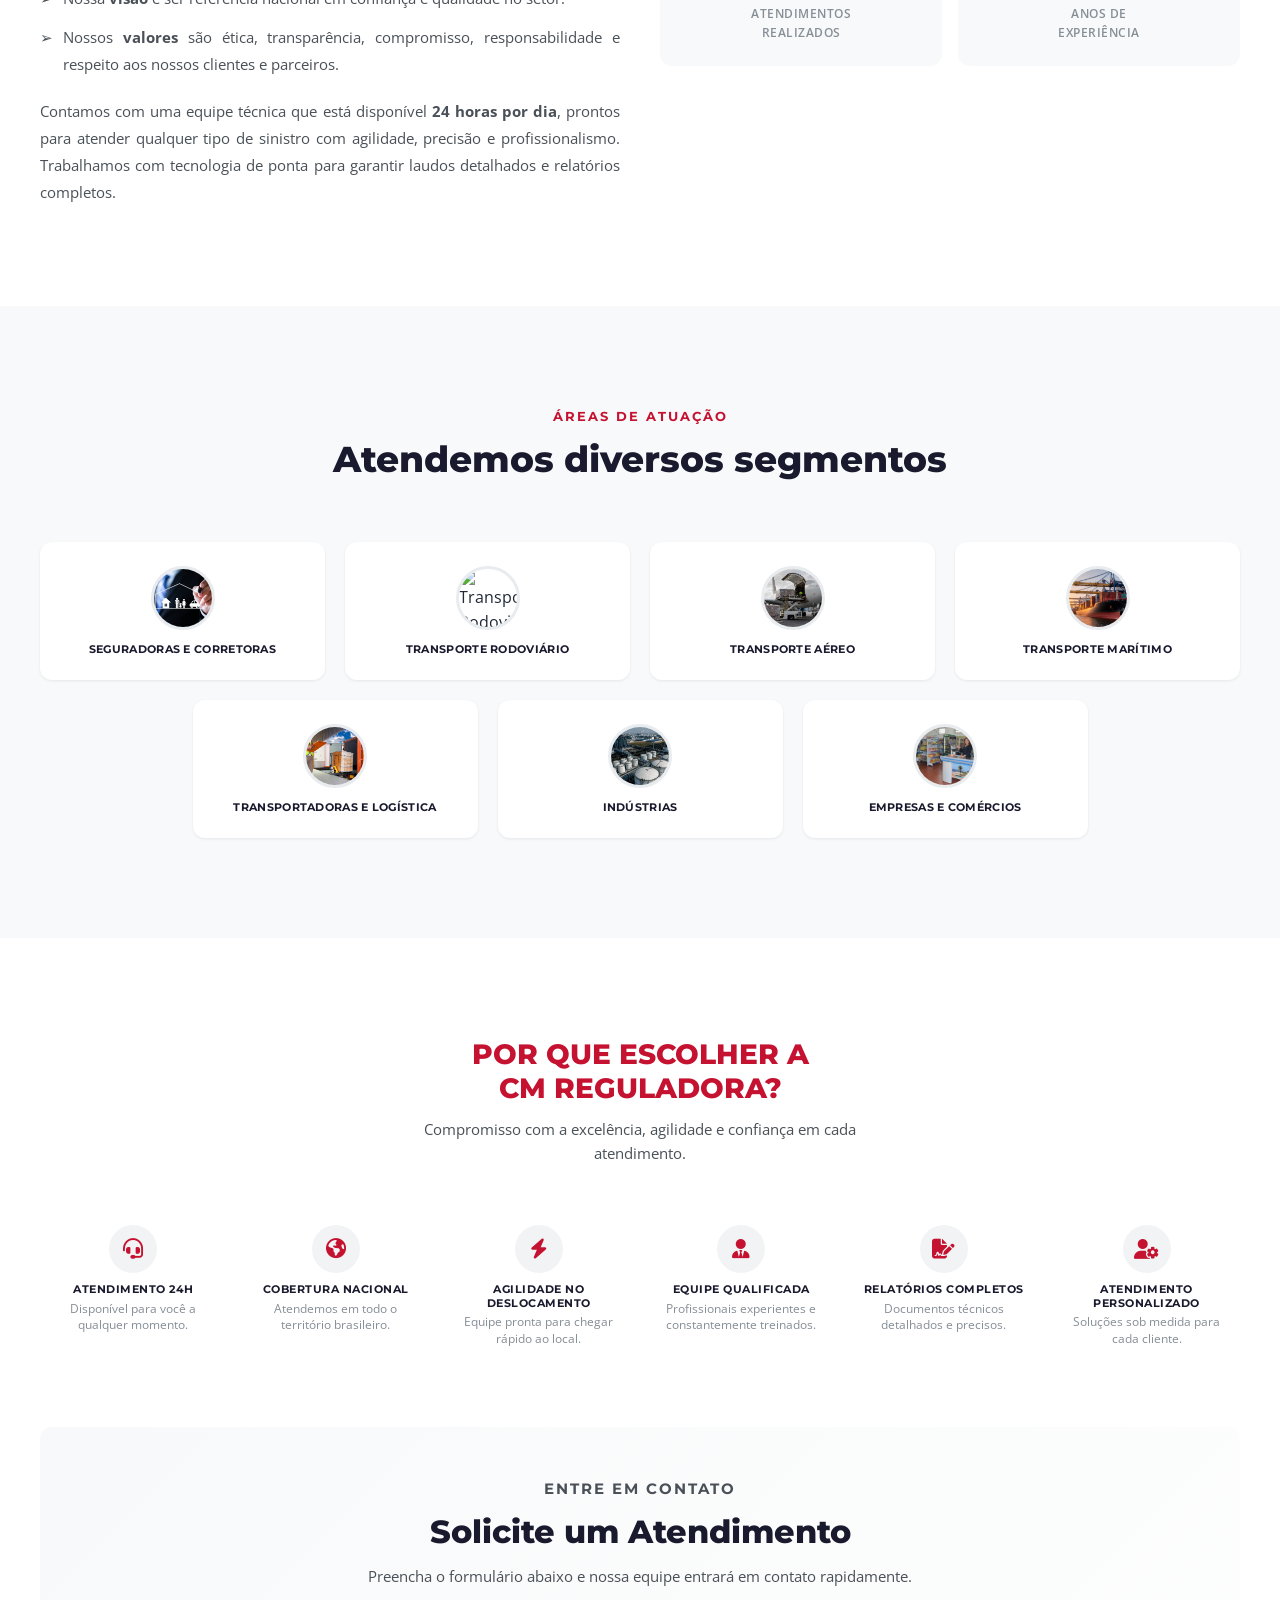
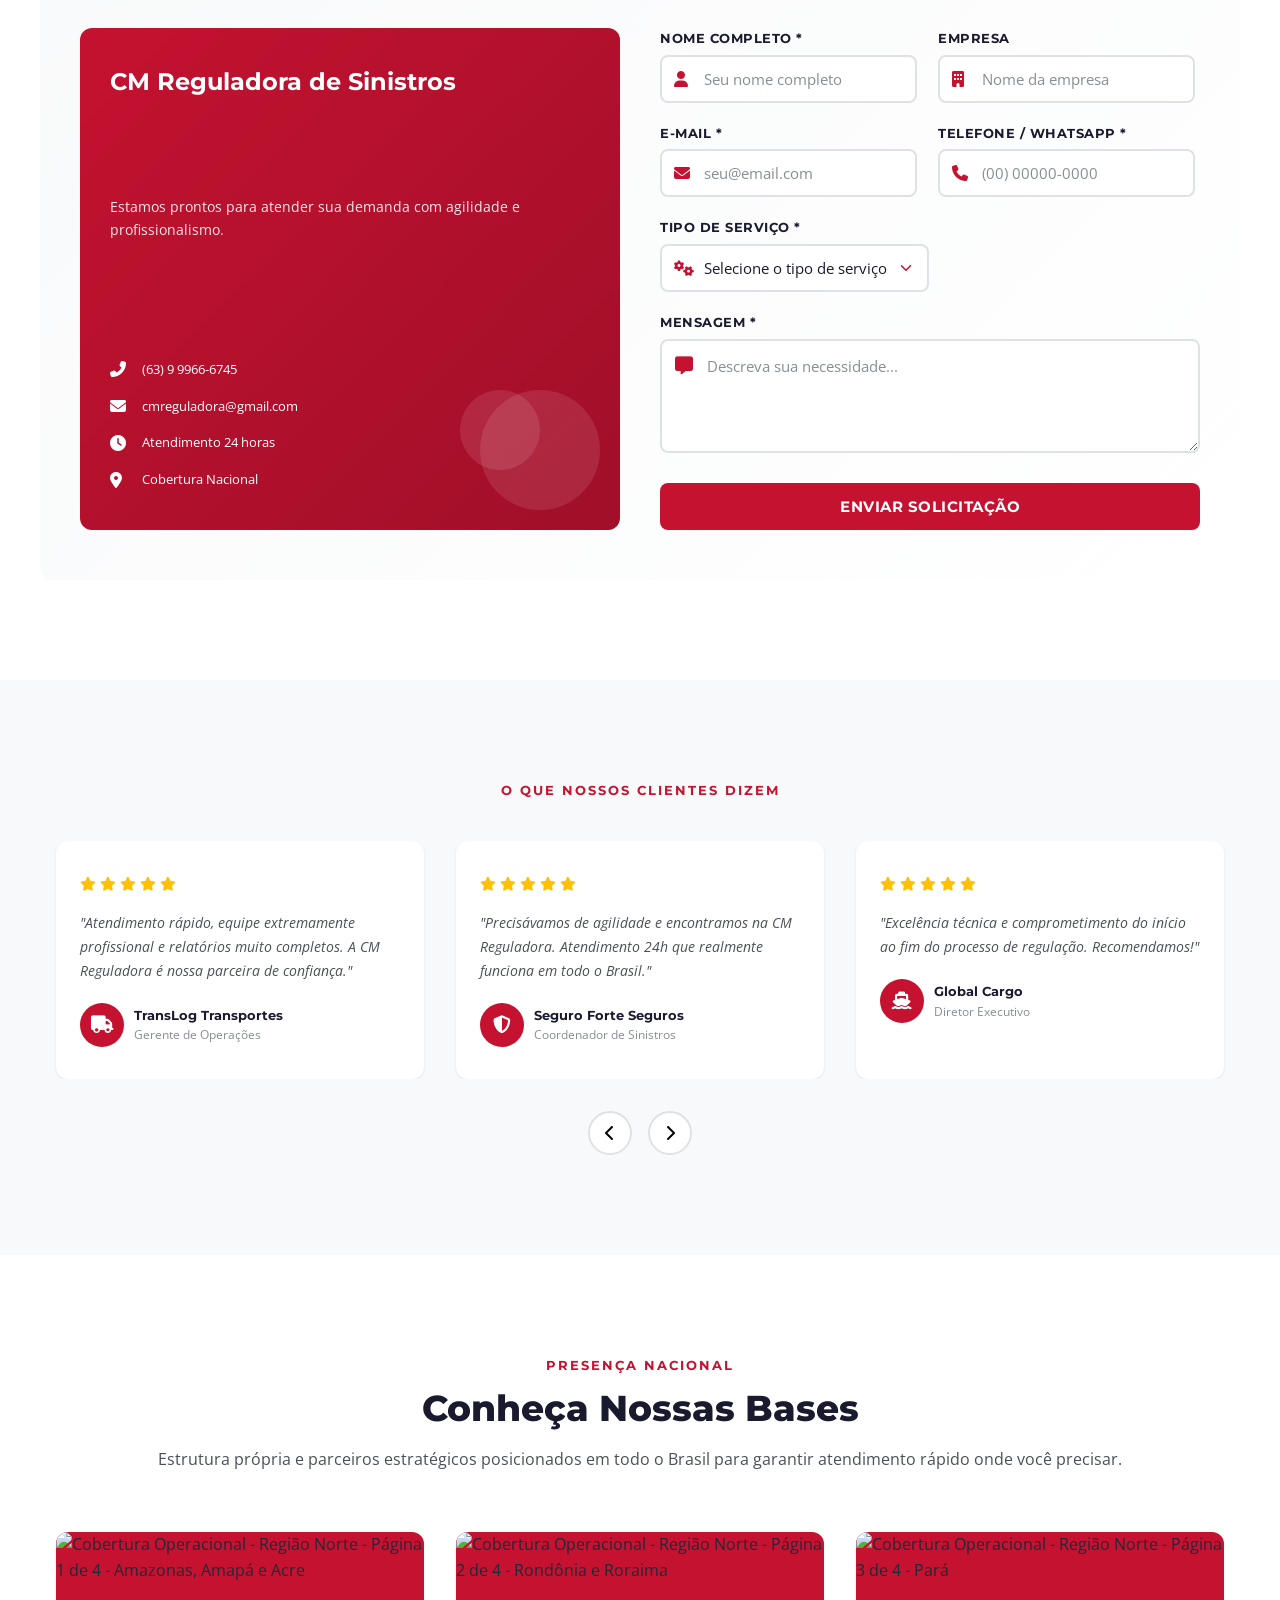
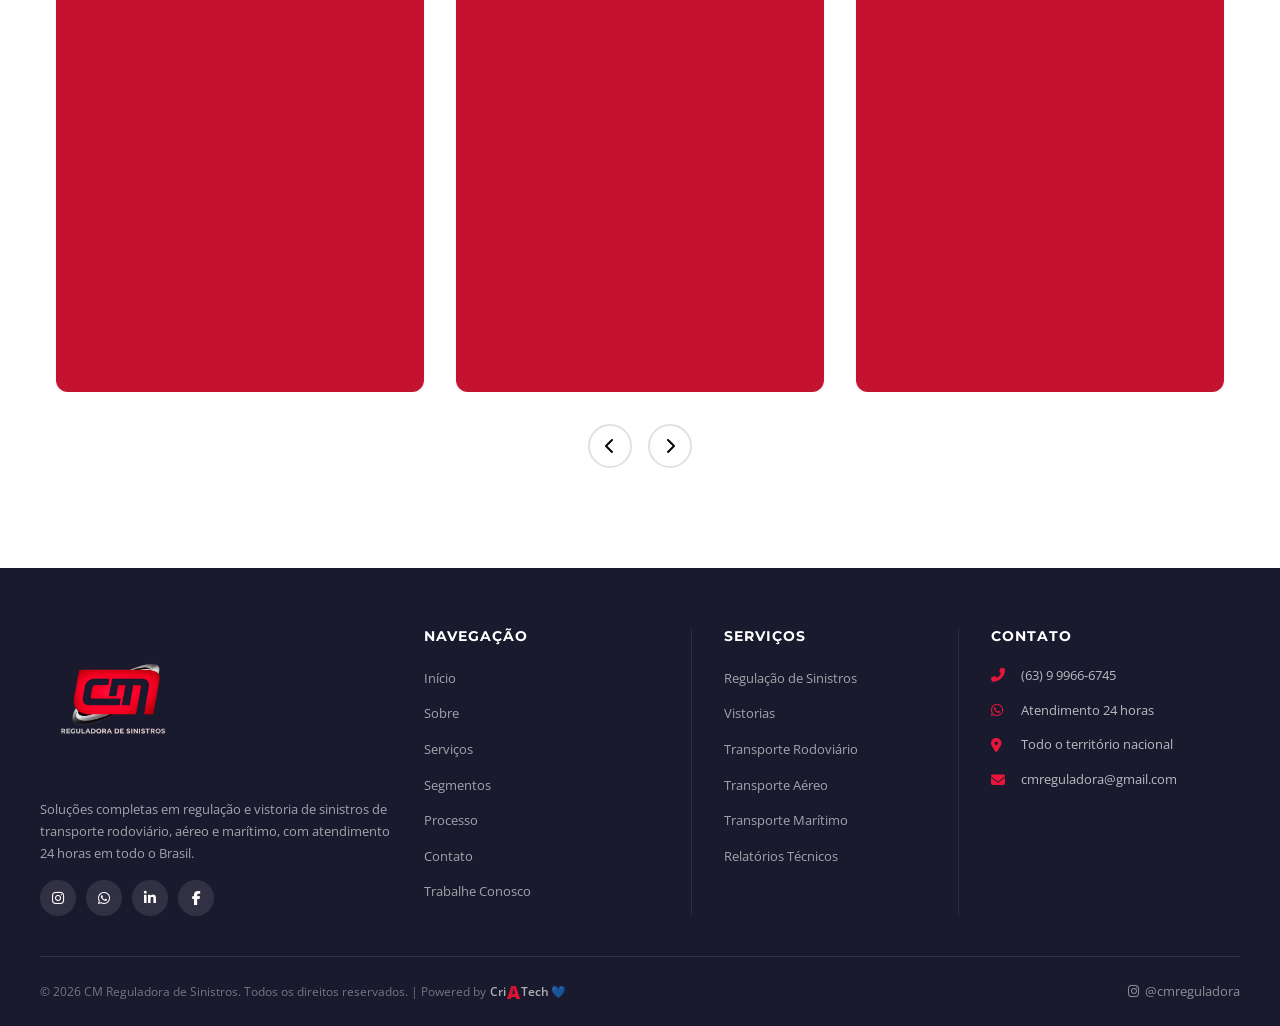
==== commit 55af11b2: "Update index.html" ====
--- a/index.html
+++ b/index.html
@@ -1061,12 +1061,14 @@
       </div>
     </section>
 
-  <!-- NOSSAS BASES (CARROSSEL DE IMAGENS) -->
+<!-- NOSSAS BASES (CARROSSEL DE IMAGENS) -->
 <section class="bases-gallery section-padding" id="bases">
   <div class="container">
+
     <div class="section-header animate-on-scroll">
       <p class="section-subtitle">Presença Nacional</p>
       <h2 class="section-title">Conheça Nossas Bases</h2>
+
       <p class="section-description">
         Estrutura própria e parceiros estratégicos posicionados em todo o
         Brasil para garantir atendimento rápido onde você precisar.
@@ -1075,138 +1077,343 @@
 
     <div class="bases-slider">
       <div class="bases-track" id="basesTrack">
-     <!-- NORTE — PÁGINA 1 DE 3 -->
-<div class="base-card animate-on-scroll">
-  <div class="base-card-img">
-    <img
-      src="images/WhatsApp Image 2026-09-13 at 23.00.50.jpeg"
-      alt="Cobertura Operacional - Região Norte - Página 1 de 3 - Amazonas, Amapá e Acre"
-      loading="lazy"
-    />
-    <div class="base-card-caption">
-      <i class="fas fa-map-marker-alt" aria-hidden="true"></i>
-    </div>
-  </div>
-</div>
-
-<!-- NORTE — PÁGINA 2 DE 3 -->
-<div class="base-card animate-on-scroll delay-1">
-  <div class="base-card-img">
-    <img
-      src="images/WhatsApp Image 2026-09-13 at 23.00.49.jpeg"
-      alt="Cobertura Operacional - Região Norte - Página 2 de 3 - Rondônia, Roraima e Tocantins"
-      loading="lazy"
-    />
-    <div class="base-card-caption">
-      <i class="fas fa-map-marker-alt" aria-hidden="true"></i>
-    </div>
-  </div>
-</div>
-
-<!-- NORTE — PÁGINA 3 DE 3 -->
-<div class="base-card animate-on-scroll delay-2">
-  <div class="base-card-img">
-    <img
-      src="images/WhatsApp Image 2026-09-13 at 23.07.37.jpeg"
-      alt="Cobertura Operacional - Região Norte - Página 3 de 3 - Pará"
-      loading="lazy"
-    />
-    <div class="base-card-caption">
-      <i class="fas fa-map-marker-alt" aria-hidden="true"></i>
-    </div>
-  </div>
-</div>
-
-        <!-- NORDESTE -->
+
+        <!-- ===================================================== -->
+        <!-- REGIÃO NORTE -->
+        <!-- ===================================================== -->
+
+        <!-- NORTE - PÁGINA 1 DE 4 -->
+        <div class="base-card animate-on-scroll">
+          <div class="base-card-img">
+            <img
+              src="images/WhatsApp Image 2026-09-15 at 13.16.16 (1).jpeg"
+              alt="Cobertura Operacional - Região Norte - Página 1 de 4 - Amazonas, Amapá e Acre"
+              loading="lazy"
+            />
+
+            <div class="base-card-caption">
+              <i class="fas fa-map-marker-alt" aria-hidden="true"></i>
+            </div>
+          </div>
+        </div>
+
+        <!-- NORTE - PÁGINA 2 DE 4 -->
+        <div class="base-card animate-on-scroll delay-1">
+          <div class="base-card-img">
+            <img
+              src="images/WhatsApp Image 2026-09-15 at 13.16.16 (3).jpeg"
+              alt="Cobertura Operacional - Região Norte - Página 2 de 4 - Rondônia e Roraima"
+              loading="lazy"
+            />
+
+            <div class="base-card-caption">
+              <i class="fas fa-map-marker-alt" aria-hidden="true"></i>
+            </div>
+          </div>
+        </div>
+
+        <!-- NORTE - PÁGINA 3 DE 4 -->
+        <div class="base-card animate-on-scroll delay-2">
+          <div class="base-card-img">
+            <img
+              src="images/WhatsApp Image 2026-09-15 at 13.16.16.jpeg"
+              alt="Cobertura Operacional - Região Norte - Página 3 de 4 - Pará"
+              loading="lazy"
+            />
+
+            <div class="base-card-caption">
+              <i class="fas fa-map-marker-alt" aria-hidden="true"></i>
+            </div>
+          </div>
+        </div>
+
+        <!-- NORTE - PÁGINA 4 DE 4 -->
         <div class="base-card animate-on-scroll delay-3">
           <div class="base-card-img">
             <img
-              src="images/cobertura-nordeste-pg1.jpeg"
-              alt="Cobertura Operacional - Região Nordeste - Maranhão, Piauí e Ceará"
-              loading="lazy"
-            />
-            <div class="base-card-caption">
-              <i class="fas fa-map-marker-alt" aria-hidden="true"></i>
-            </div>
-          </div>
-        </div>
-
+              src="images/WhatsApp Image 2026-09-15 at 13.16.16 (2).jpeg"
+              alt="Cobertura Operacional - Região Norte - Página 4 de 4 - Tocantins"
+              loading="lazy"
+            />
+
+            <div class="base-card-caption">
+              <i class="fas fa-map-marker-alt" aria-hidden="true"></i>
+            </div>
+          </div>
+        </div>
+
+
+        <!-- ===================================================== -->
+        <!-- REGIÃO NORDESTE -->
+        <!-- ===================================================== -->
+
+        <!-- NORDESTE - PÁGINA 1 DE 6 -->
         <div class="base-card animate-on-scroll delay-4">
           <div class="base-card-img">
             <img
-              src="images/cobertura-nordeste-pg2.jpeg"
-              alt="Cobertura Operacional - Região Nordeste - Paraíba, Pernambuco e Alagoas"
-              loading="lazy"
-            />
-            <div class="base-card-caption">
-              <i class="fas fa-map-marker-alt" aria-hidden="true"></i>
-            </div>
-          </div>
-        </div>
-
+              src="images/WhatsApp Image 2026-09-15 at 13.16.00 (1).jpeg"
+              alt="Cobertura Operacional - Região Nordeste - Página 1 de 6 - Maranhão"
+              loading="lazy"
+            />
+
+            <div class="base-card-caption">
+              <i class="fas fa-map-marker-alt" aria-hidden="true"></i>
+            </div>
+          </div>
+        </div>
+
+        <!-- NORDESTE - PÁGINA 2 DE 6 -->
         <div class="base-card animate-on-scroll delay-5">
           <div class="base-card-img">
             <img
-              src="images/cobertura-nordeste-pg3.jpeg"
-              alt="Cobertura Operacional - Região Nordeste - Bahia, Sergipe e Rio Grande do Norte"
-              loading="lazy"
-            />
-            <div class="base-card-caption">
-              <i class="fas fa-map-marker-alt" aria-hidden="true"></i>
-            </div>
-          </div>
-        </div>
-
-        <!-- CENTRO-OESTE -->
+              src="images/WhatsApp Image 2026-09-15 at 13.15.59 (1).jpeg"
+              alt="Cobertura Operacional - Região Nordeste - Página 2 de 6 - Piauí"
+              loading="lazy"
+            />
+
+            <div class="base-card-caption">
+              <i class="fas fa-map-marker-alt" aria-hidden="true"></i>
+            </div>
+          </div>
+        </div>
+
+        <!-- NORDESTE - PÁGINA 3 DE 6 -->
         <div class="base-card animate-on-scroll delay-6">
           <div class="base-card-img">
             <img
-              src="images/cobertura-centro-oeste.jpeg"
-              alt="Cobertura Operacional - Região Centro-Oeste - Mato Grosso, Goiás e Mato Grosso do Sul"
-              loading="lazy"
-            />
-            <div class="base-card-caption">
-              <i class="fas fa-map-marker-alt" aria-hidden="true"></i>
-            </div>
-          </div>
-        </div>
-
-        <!-- SUDESTE -->
+              src="images/WhatsApp Image 2026-09-15 at 13.16.00.jpeg"
+              alt="Cobertura Operacional - Região Nordeste - Página 3 de 6 - Ceará, Sergipe e Rio Grande do Norte"
+              loading="lazy"
+            />
+
+            <div class="base-card-caption">
+              <i class="fas fa-map-marker-alt" aria-hidden="true"></i>
+            </div>
+          </div>
+        </div>
+
+        <!-- NORDESTE - PÁGINA 4 DE 6 -->
         <div class="base-card animate-on-scroll delay-7">
           <div class="base-card-img">
             <img
-              src="images/cobertura-sudeste.jpeg"
-              alt="Cobertura Operacional - Região Sudeste - Minas Gerais, São Paulo, Rio de Janeiro e Espírito Santo"
-              loading="lazy"
-            />
-            <div class="base-card-caption">
-              <i class="fas fa-map-marker-alt" aria-hidden="true"></i>
-            </div>
-          </div>
-        </div>
-
-        <!-- SUL -->
+              src="images/WhatsApp Image 2026-09-15 at 13.15.59 (2).jpeg"
+              alt="Cobertura Operacional - Região Nordeste - Página 4 de 6 - Paraíba e Alagoas"
+              loading="lazy"
+            />
+
+            <div class="base-card-caption">
+              <i class="fas fa-map-marker-alt" aria-hidden="true"></i>
+            </div>
+          </div>
+        </div>
+
+        <!-- NORDESTE - PÁGINA 5 DE 6 -->
         <div class="base-card animate-on-scroll delay-8">
           <div class="base-card-img">
             <img
-              src="images/cobertura-sul.jpeg"
-              alt="Cobertura Operacional - Região Sul - Paraná, Santa Catarina e Rio Grande do Sul"
-              loading="lazy"
-            />
-            <div class="base-card-caption">
-              <i class="fas fa-map-marker-alt" aria-hidden="true"></i>
-            </div>
-          </div>
-        </div>
+              src="images/WhatsApp Image 2026-09-15 at 13.15.58.jpeg"
+              alt="Cobertura Operacional - Região Nordeste - Página 5 de 6 - Bahia"
+              loading="lazy"
+            />
+
+            <div class="base-card-caption">
+              <i class="fas fa-map-marker-alt" aria-hidden="true"></i>
+            </div>
+          </div>
+        </div>
+
+        <!-- NORDESTE - PÁGINA 6 DE 6 -->
+        <div class="base-card animate-on-scroll delay-9">
+          <div class="base-card-img">
+            <img
+              src="images/WhatsApp Image 2026-09-15 at 13.15.59.jpeg"
+              alt="Cobertura Operacional - Região Nordeste - Página 6 de 6 - Pernambuco"
+              loading="lazy"
+            />
+
+            <div class="base-card-caption">
+              <i class="fas fa-map-marker-alt" aria-hidden="true"></i>
+            </div>
+          </div>
+        </div>
+
+
+        <!-- ===================================================== -->
+        <!-- REGIÃO CENTRO-OESTE -->
+        <!-- ===================================================== -->
+
+        <!-- CENTRO-OESTE - PÁGINA 1 DE 3 -->
+        <div class="base-card animate-on-scroll">
+          <div class="base-card-img">
+            <img
+              src="images/WhatsApp Image 2026-09-15 at 13.17.15.jpeg"
+              alt="Cobertura Operacional - Região Centro-Oeste - Página 1 de 3 - Mato Grosso"
+              loading="lazy"
+            />
+
+            <div class="base-card-caption">
+              <i class="fas fa-map-marker-alt" aria-hidden="true"></i>
+            </div>
+          </div>
+        </div>
+
+        <!-- CENTRO-OESTE - PÁGINA 2 DE 3 -->
+        <div class="base-card animate-on-scroll delay-1">
+          <div class="base-card-img">
+            <img
+              src="images/WhatsApp Image 2026-09-15 at 13.17.15 (1).jpeg"
+              alt="Cobertura Operacional - Região Centro-Oeste - Página 2 de 3 - Goiás"
+              loading="lazy"
+            />
+
+            <div class="base-card-caption">
+              <i class="fas fa-map-marker-alt" aria-hidden="true"></i>
+            </div>
+          </div>
+        </div>
+
+        <!-- CENTRO-OESTE - PÁGINA 3 DE 3 -->
+        <div class="base-card animate-on-scroll delay-2">
+          <div class="base-card-img">
+            <img
+              src="images/WhatsApp Image 2026-09-15 at 13.17.15 (2).jpeg"
+              alt="Cobertura Operacional - Região Centro-Oeste - Página 3 de 3 - Mato Grosso do Sul"
+              loading="lazy"
+            />
+
+            <div class="base-card-caption">
+              <i class="fas fa-map-marker-alt" aria-hidden="true"></i>
+            </div>
+          </div>
+        </div>
+
+
+        <!-- ===================================================== -->
+        <!-- REGIÃO SUDESTE -->
+        <!-- ===================================================== -->
+
+        <!-- SUDESTE - PÁGINA 1 DE 4 -->
+        <div class="base-card animate-on-scroll delay-3">
+          <div class="base-card-img">
+            <img
+              src="images/WhatsApp Image 2026-09-15 at 13.16.47.jpeg"
+              alt="Cobertura Operacional - Região Sudeste - Página 1 de 4 - Minas Gerais"
+              loading="lazy"
+            />
+
+            <div class="base-card-caption">
+              <i class="fas fa-map-marker-alt" aria-hidden="true"></i>
+            </div>
+          </div>
+        </div>
+
+        <!-- SUDESTE - PÁGINA 2 DE 4 -->
+        <div class="base-card animate-on-scroll delay-4">
+          <div class="base-card-img">
+            <img
+              src="images/WhatsApp Image 2026-09-15 at 13.16.46 (2).jpeg"
+              alt="Cobertura Operacional - Região Sudeste - Página 2 de 4 - São Paulo"
+              loading="lazy"
+            />
+
+            <div class="base-card-caption">
+              <i class="fas fa-map-marker-alt" aria-hidden="true"></i>
+            </div>
+          </div>
+        </div>
+
+        <!-- SUDESTE - PÁGINA 3 DE 4 -->
+        <div class="base-card animate-on-scroll delay-5">
+          <div class="base-card-img">
+            <img
+              src="images/WhatsApp Image 2026-09-15 at 13.16.46 (1).jpeg"
+              alt="Cobertura Operacional - Região Sudeste - Página 3 de 4 - Rio de Janeiro"
+              loading="lazy"
+            />
+
+            <div class="base-card-caption">
+              <i class="fas fa-map-marker-alt" aria-hidden="true"></i>
+            </div>
+          </div>
+        </div>
+
+        <!-- SUDESTE - PÁGINA 4 DE 4 -->
+        <div class="base-card animate-on-scroll delay-6">
+          <div class="base-card-img">
+            <img
+              src="images/WhatsApp Image 2026-09-15 at 13.16.46.jpeg"
+              alt="Cobertura Operacional - Região Sudeste - Página 4 de 4 - Espírito Santo"
+              loading="lazy"
+            />
+
+            <div class="base-card-caption">
+              <i class="fas fa-map-marker-alt" aria-hidden="true"></i>
+            </div>
+          </div>
+        </div>
+
+
+        <!-- ===================================================== -->
+        <!-- REGIÃO SUL -->
+        <!-- ===================================================== -->
+
+        <!-- SUL - PÁGINA 1 DE 3 -->
+        <div class="base-card animate-on-scroll delay-7">
+          <div class="base-card-img">
+            <img
+              src="images/WhatsApp Image 2026-09-15 at 13.16.31.jpeg"
+              alt="Cobertura Operacional - Região Sul - Página 1 de 3 - Paraná"
+              loading="lazy"
+            />
+
+            <div class="base-card-caption">
+              <i class="fas fa-map-marker-alt" aria-hidden="true"></i>
+            </div>
+          </div>
+        </div>
+
+        <!-- SUL - PÁGINA 2 DE 3 -->
+        <div class="base-card animate-on-scroll delay-8">
+          <div class="base-card-img">
+            <img
+              src="images/WhatsApp Image 2026-09-15 at 13.16.30.jpeg"
+              alt="Cobertura Operacional - Região Sul - Página 2 de 3 - Santa Catarina"
+              loading="lazy"
+            />
+
+            <div class="base-card-caption">
+              <i class="fas fa-map-marker-alt" aria-hidden="true"></i>
+            </div>
+          </div>
+        </div>
+
+        <!-- SUL - PÁGINA 3 DE 3 -->
+        <div class="base-card animate-on-scroll delay-9">
+          <div class="base-card-img">
+            <img
+              src="images/WhatsApp Image 2026-09-15 at 13.16.30 (1).jpeg"
+              alt="Cobertura Operacional - Região Sul - Página 3 de 3 - Rio Grande do Sul"
+              loading="lazy"
+            />
+
+            <div class="base-card-caption">
+              <i class="fas fa-map-marker-alt" aria-hidden="true"></i>
+            </div>
+          </div>
+        </div>
+
       </div>
     </div>
 
+
+    <!-- CONTROLES DO CARROSSEL -->
     <div class="bases-nav animate-on-scroll">
+
       <button
         type="button"
         class="base-btn"
         id="basesPrevBtn"
-        aria-label="Anterior"
+        aria-label="Imagem anterior"
         aria-controls="basesTrack"
       >
         <i class="fas fa-chevron-left" aria-hidden="true"></i>
@@ -1216,12 +1423,14 @@
         type="button"
         class="base-btn"
         id="basesNextBtn"
-        aria-label="Próximo"
+        aria-label="Próxima imagem"
         aria-controls="basesTrack"
       >
         <i class="fas fa-chevron-right" aria-hidden="true"></i>
       </button>
+
     </div>
+
   </div>
 </section>
     <!-- FOOTER -->
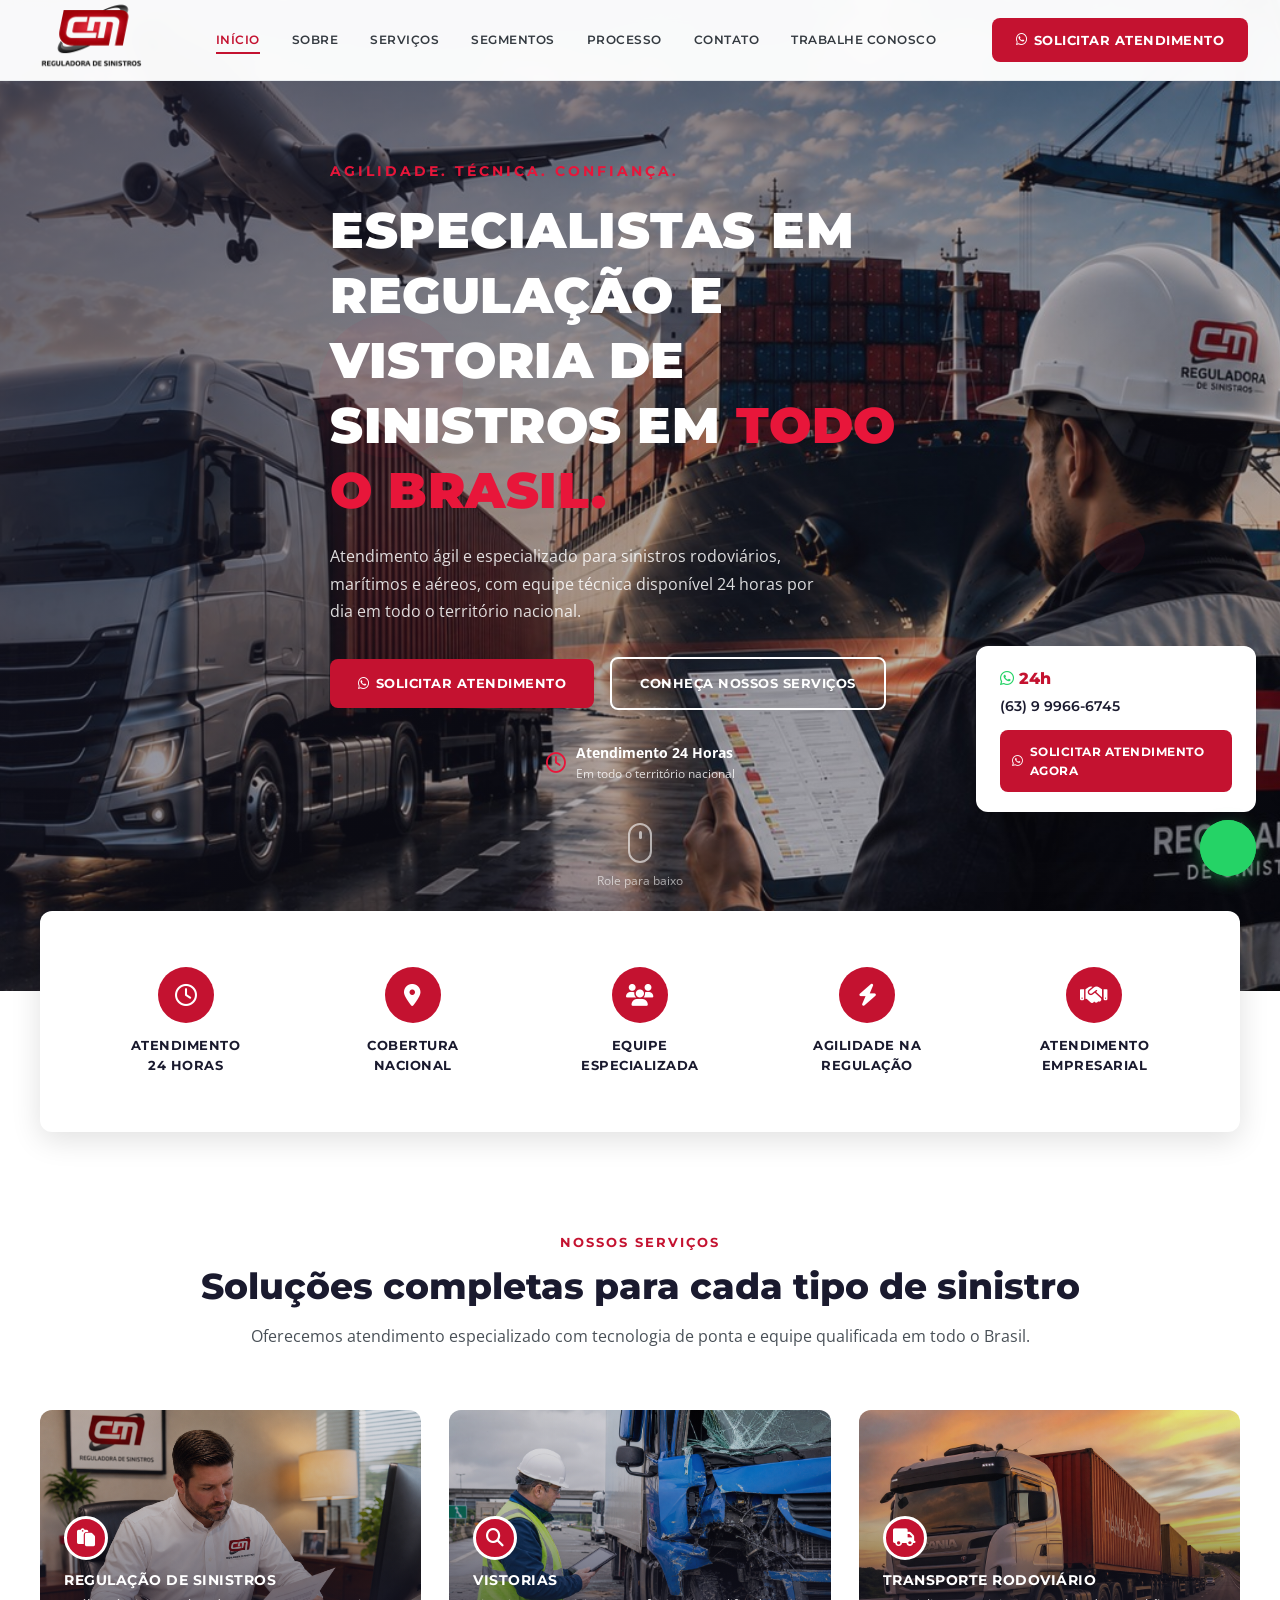
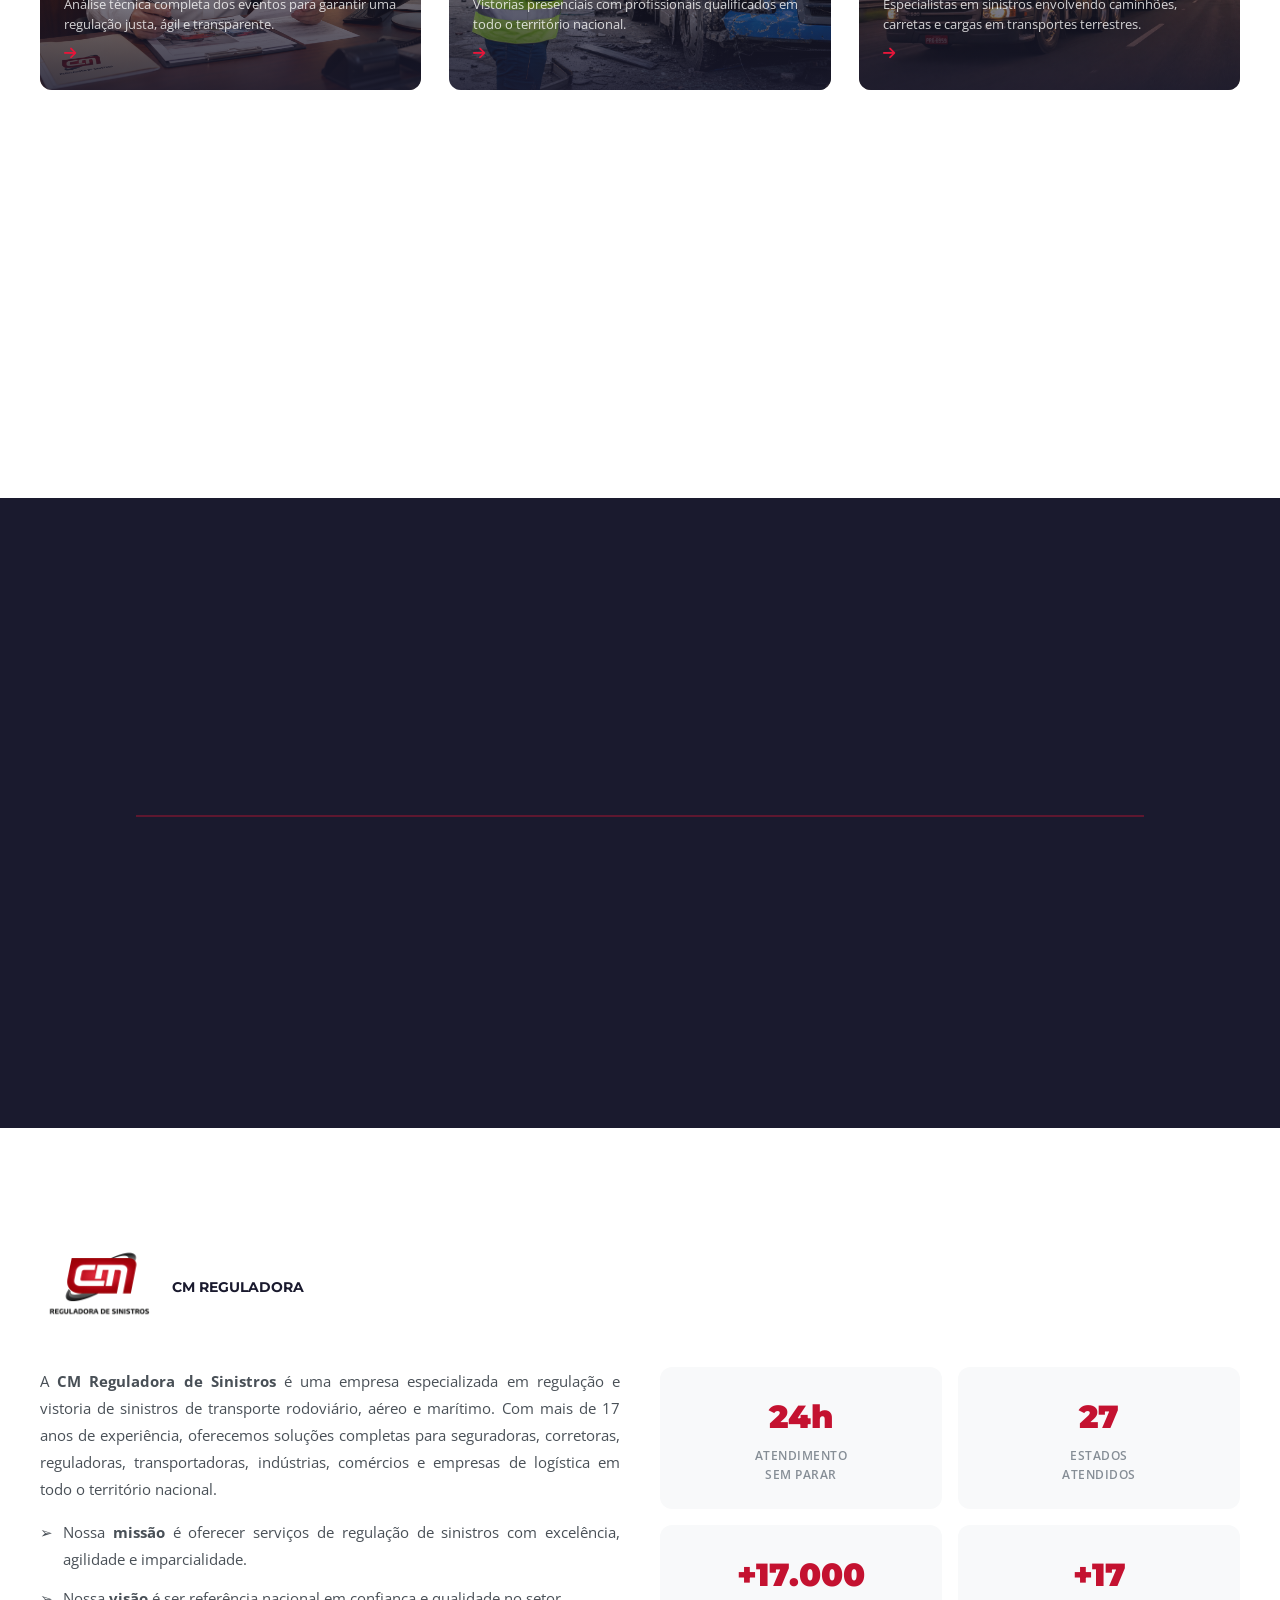
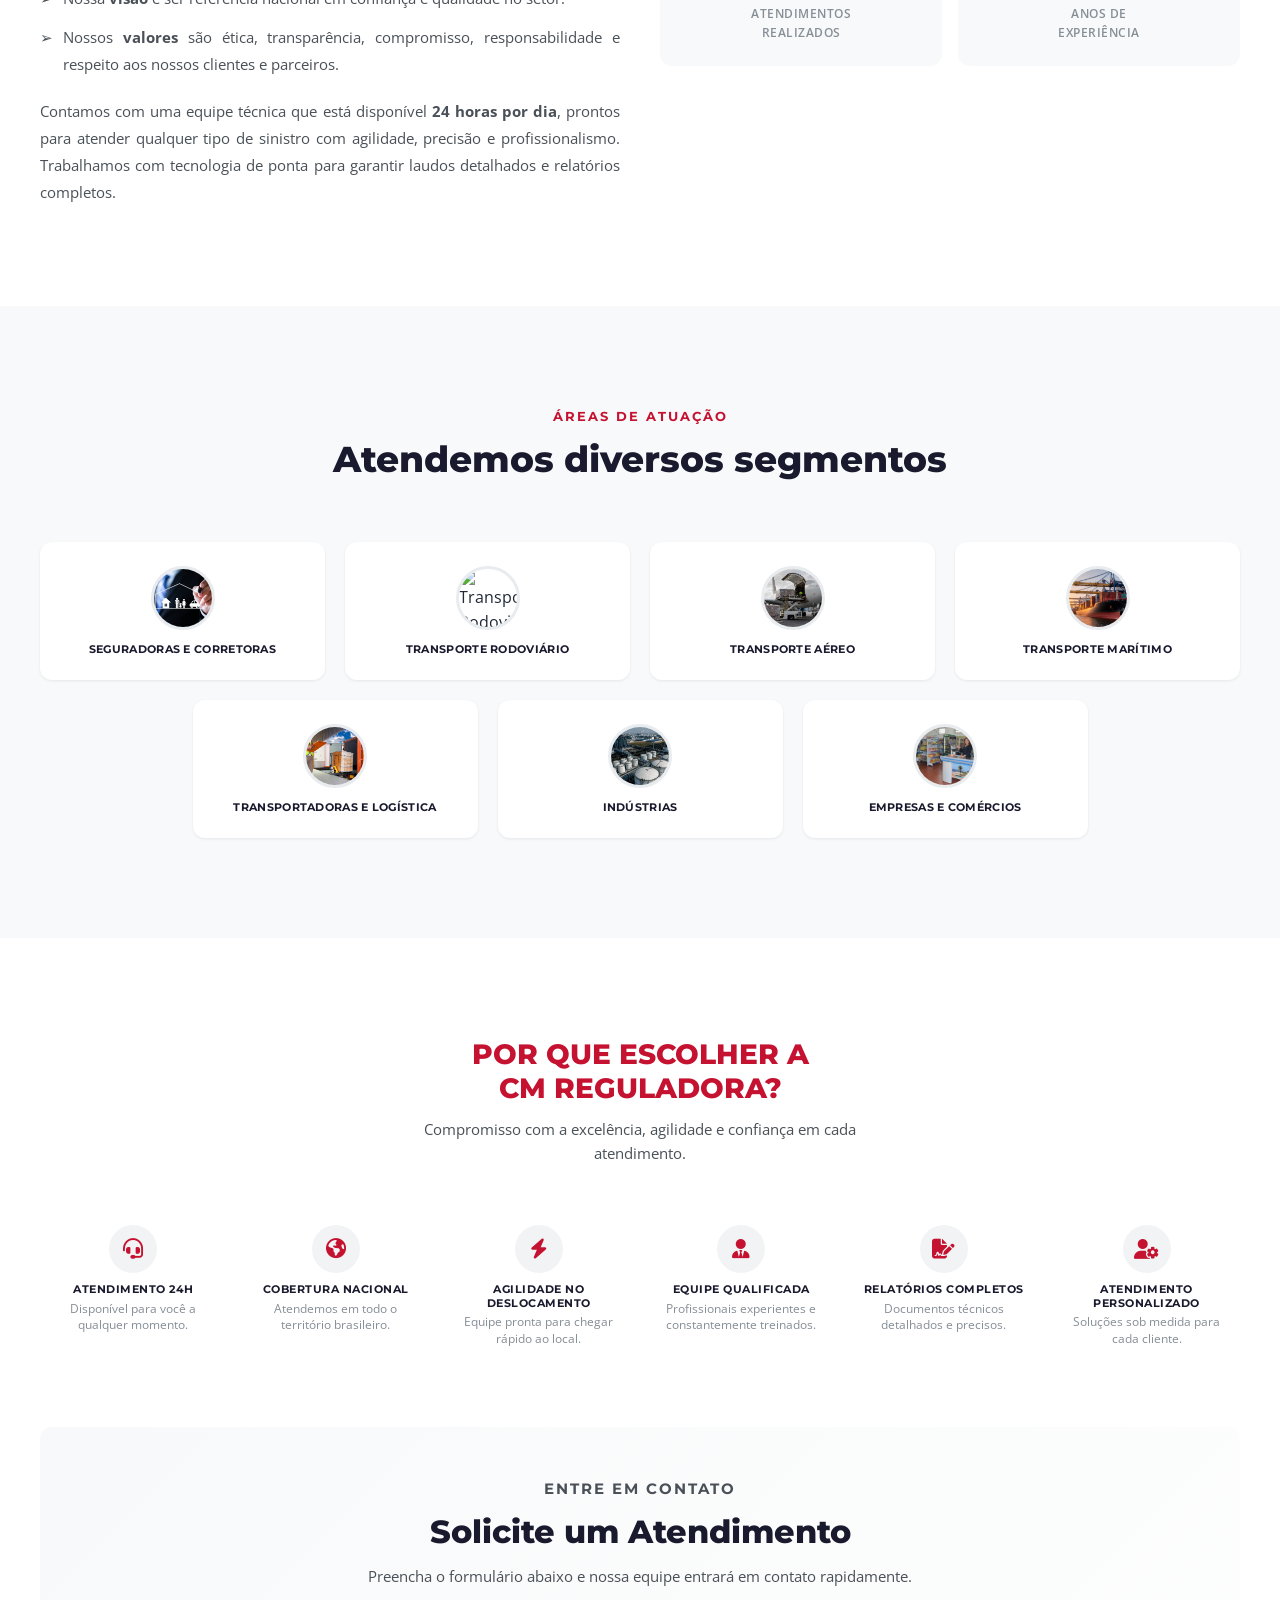
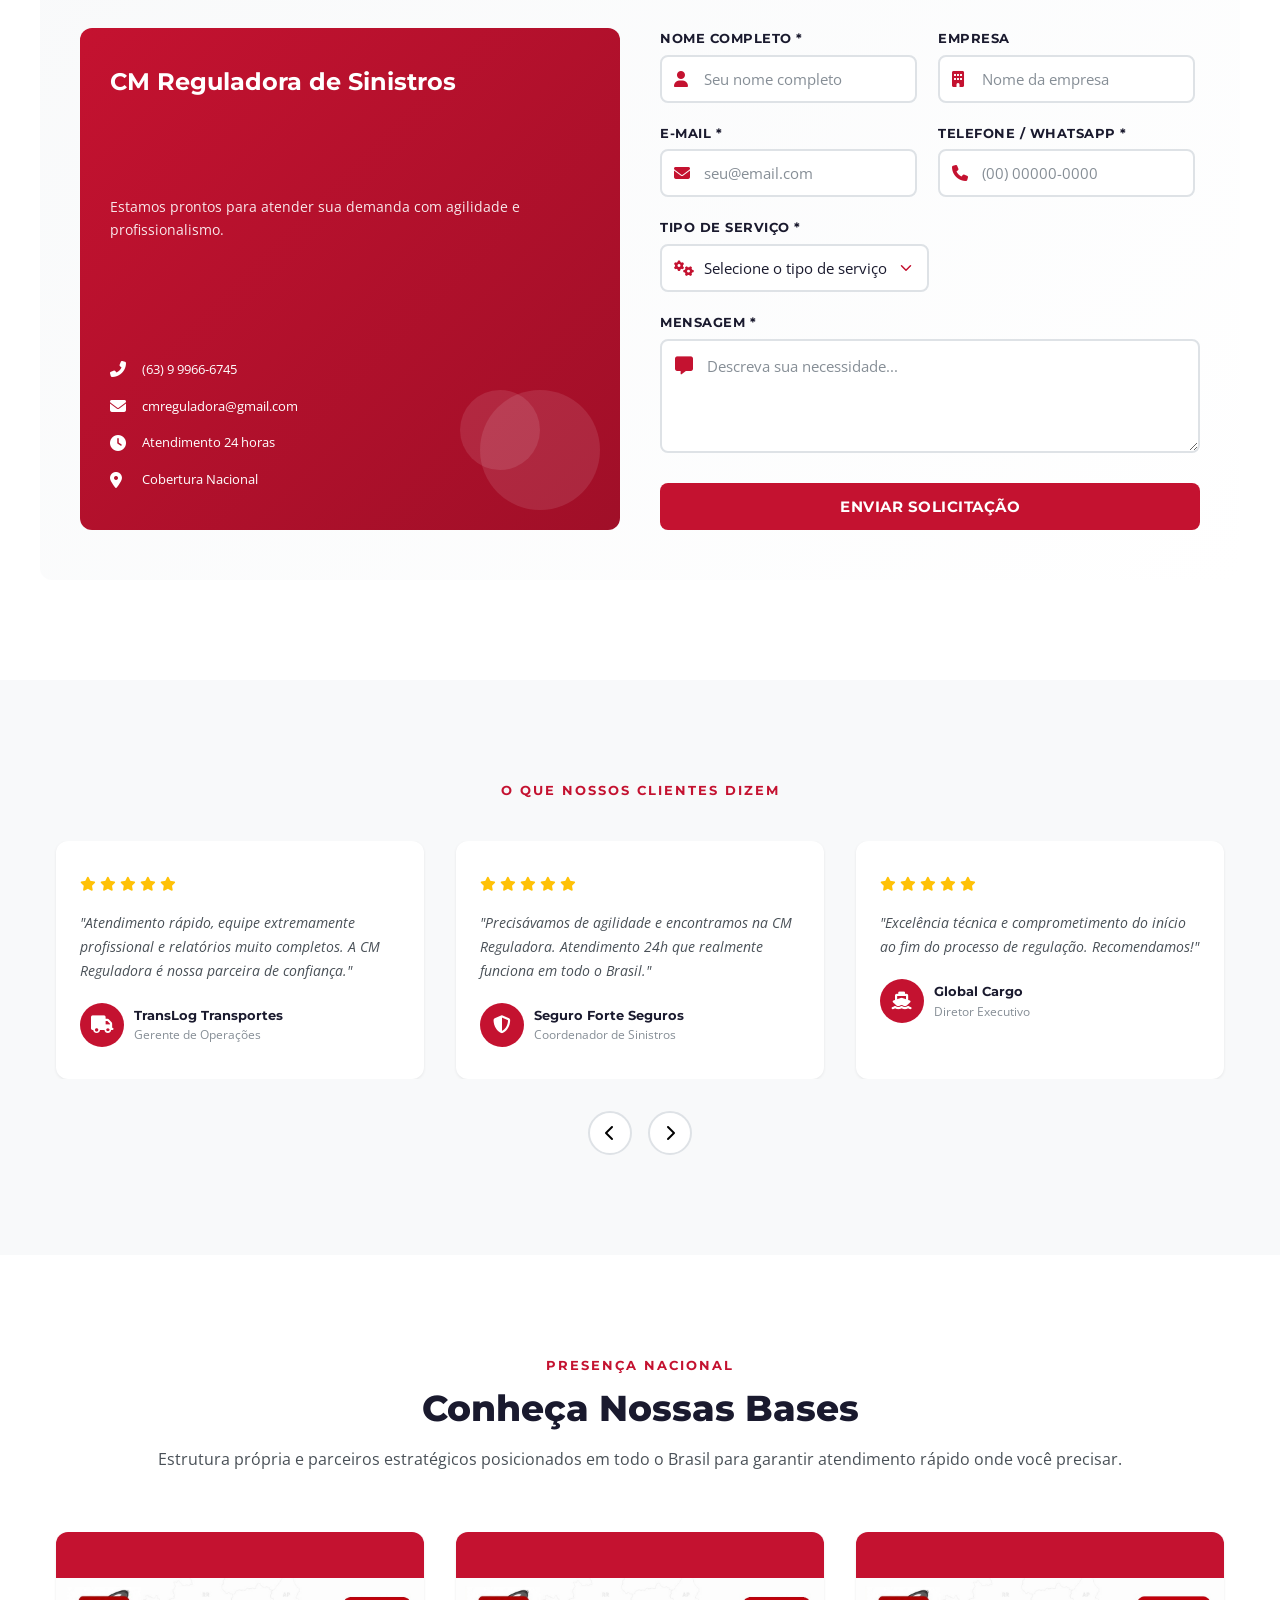
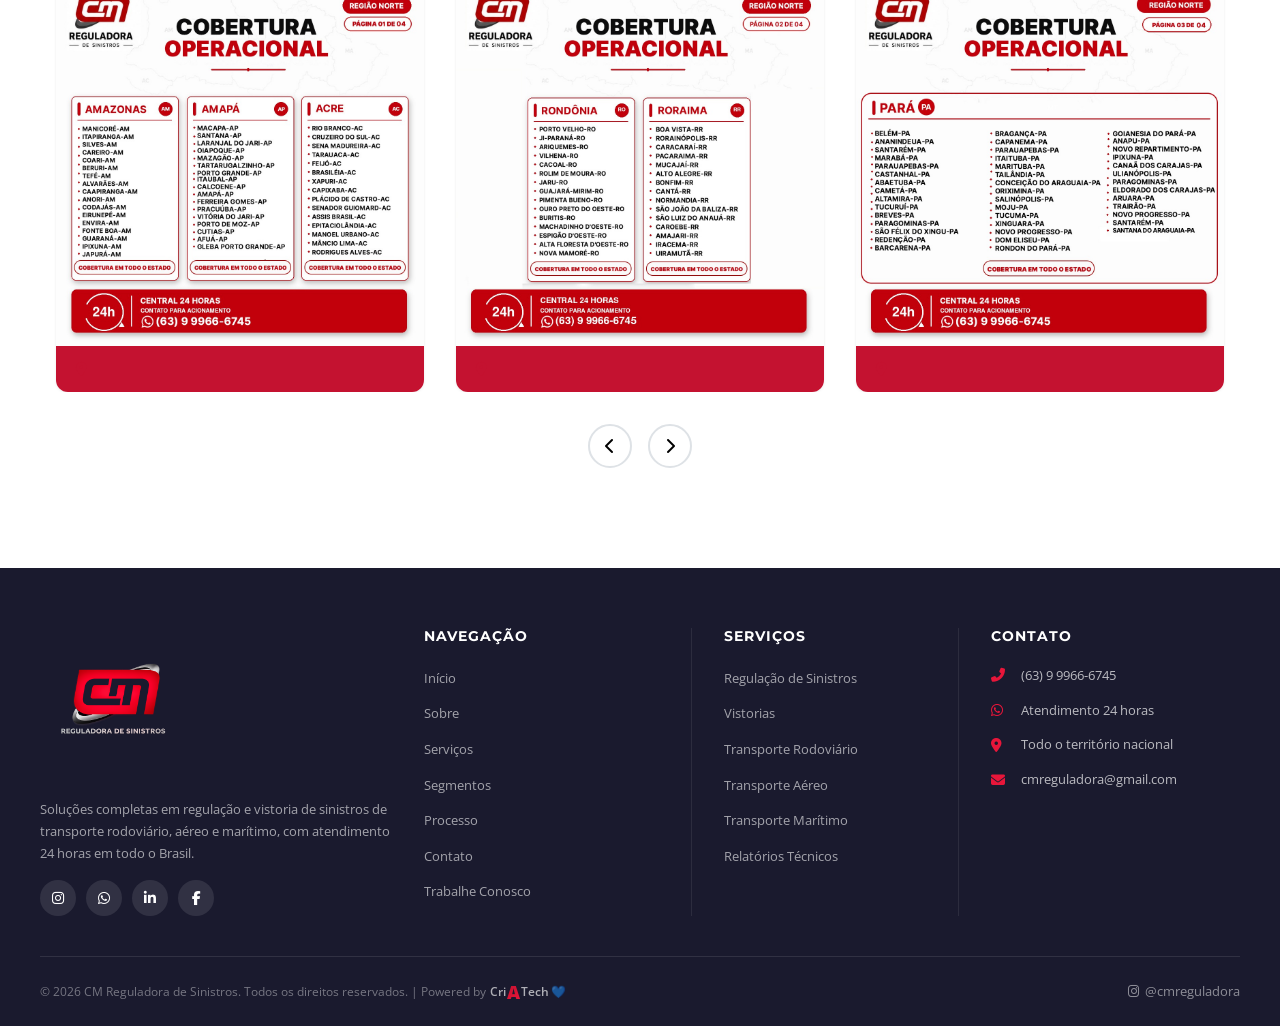
==== commit 5ecaed10: "Update index.html" ====
--- a/index.html
+++ b/index.html
@@ -1361,7 +1361,7 @@
         <div class="base-card animate-on-scroll delay-7">
           <div class="base-card-img">
             <img
-              src="images/WhatsApp Image 2026-09-15 at 13.16.31.jpeg"
+              src="images/WhatsApp Image 2026-09-15 at 13.54.07.jpeg"
               alt="Cobertura Operacional - Região Sul - Página 1 de 3 - Paraná"
               loading="lazy"
             />
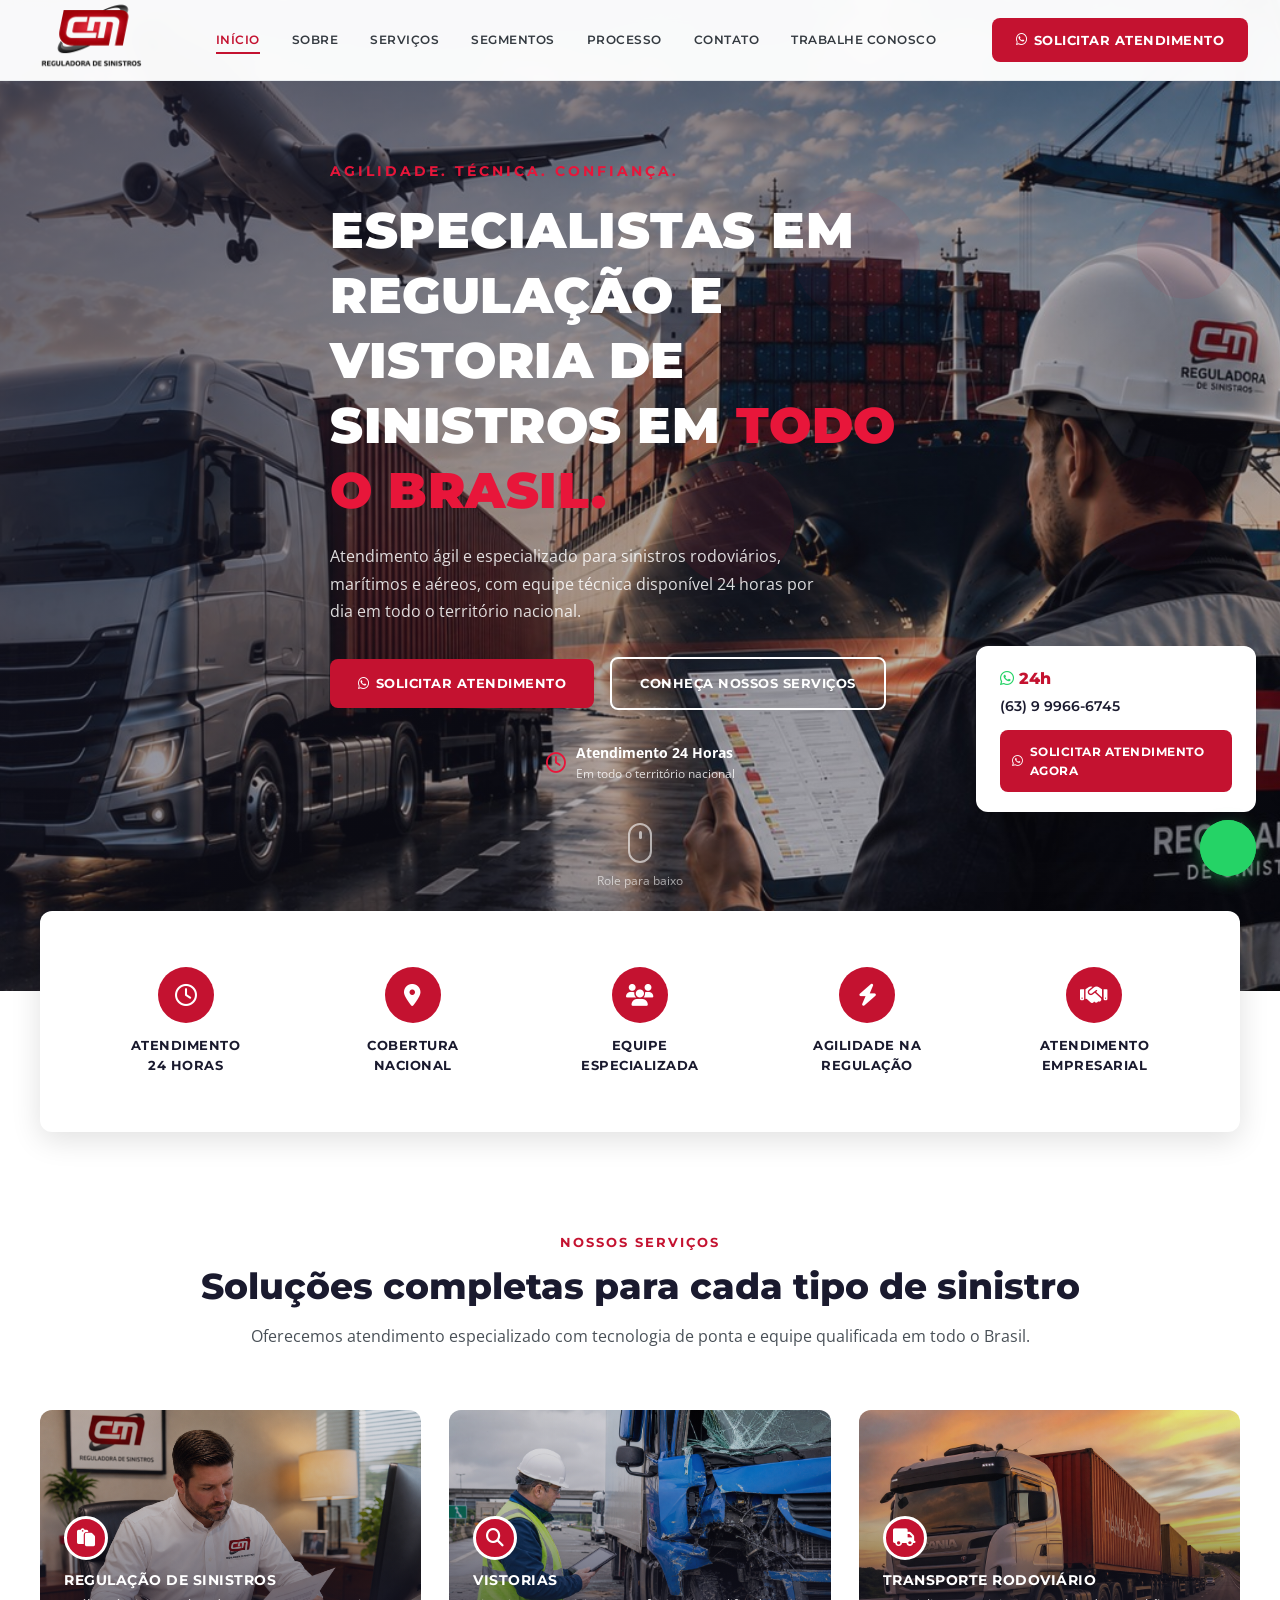
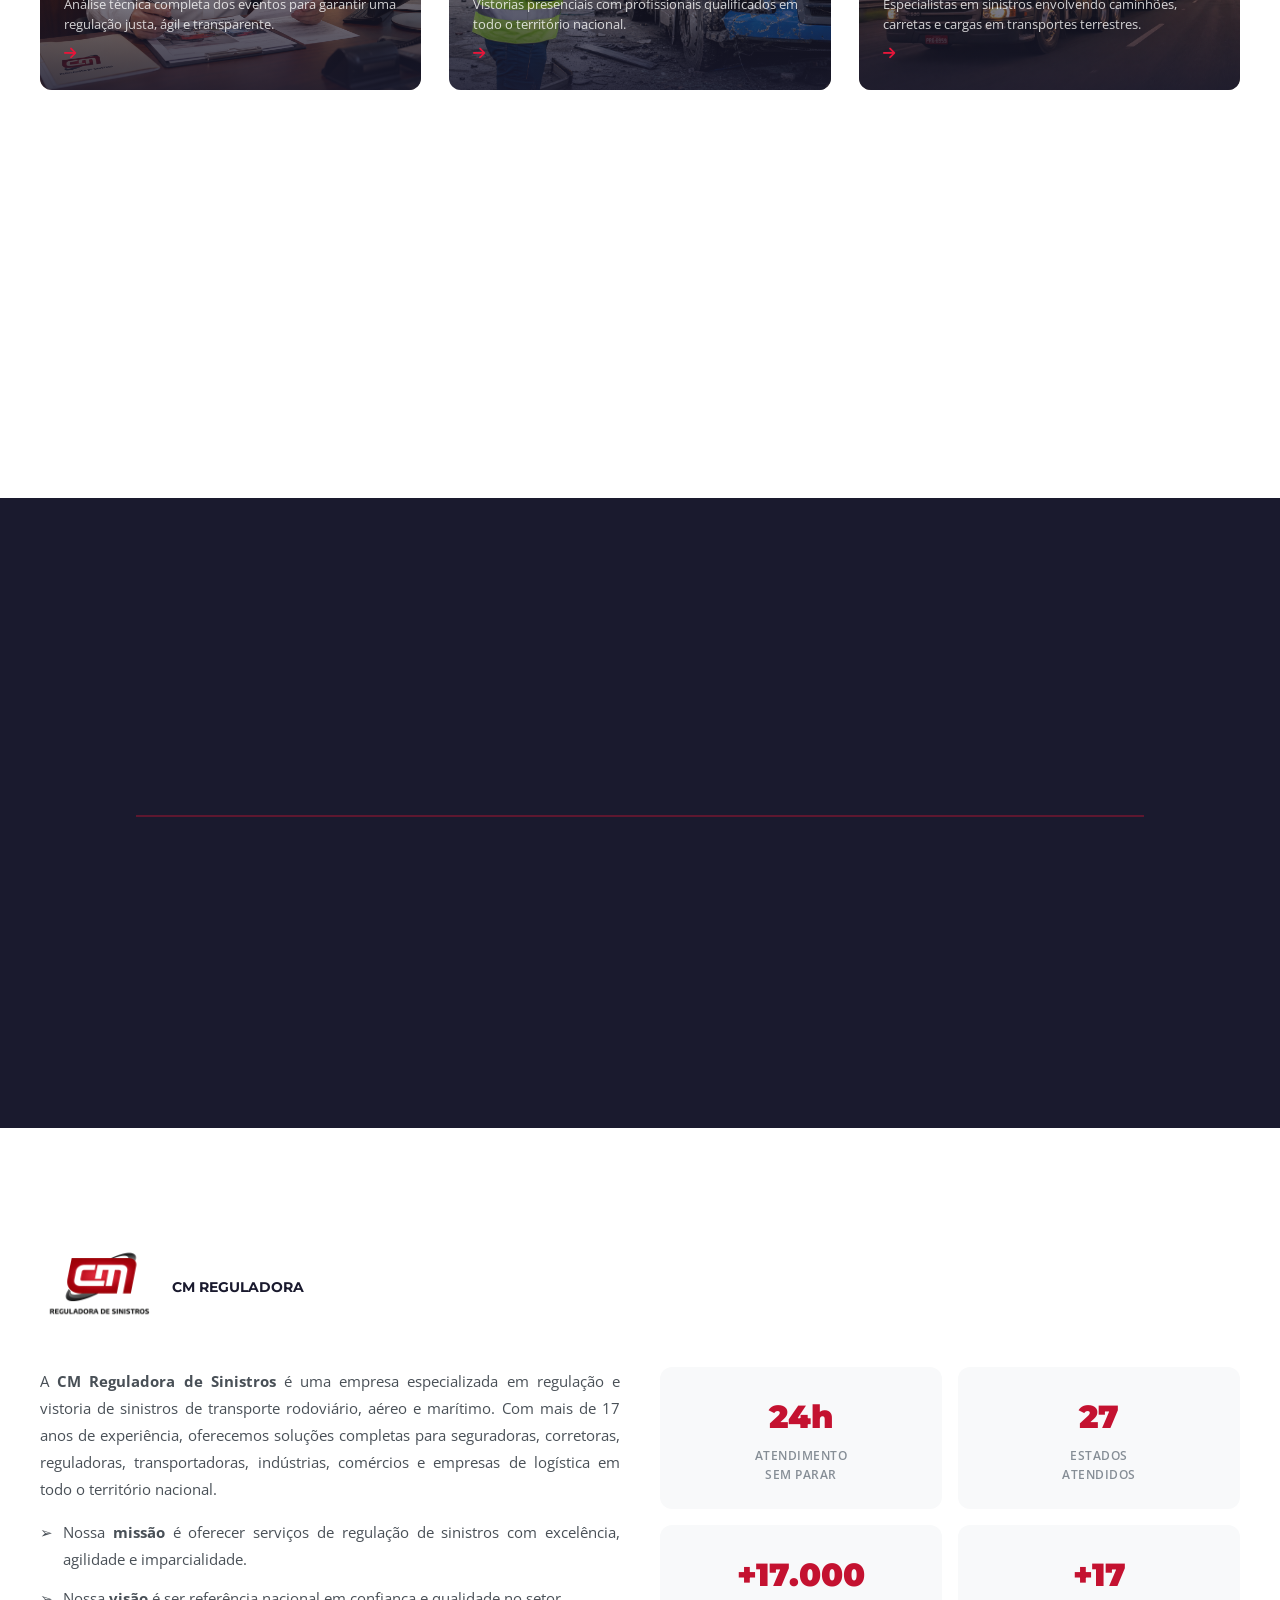
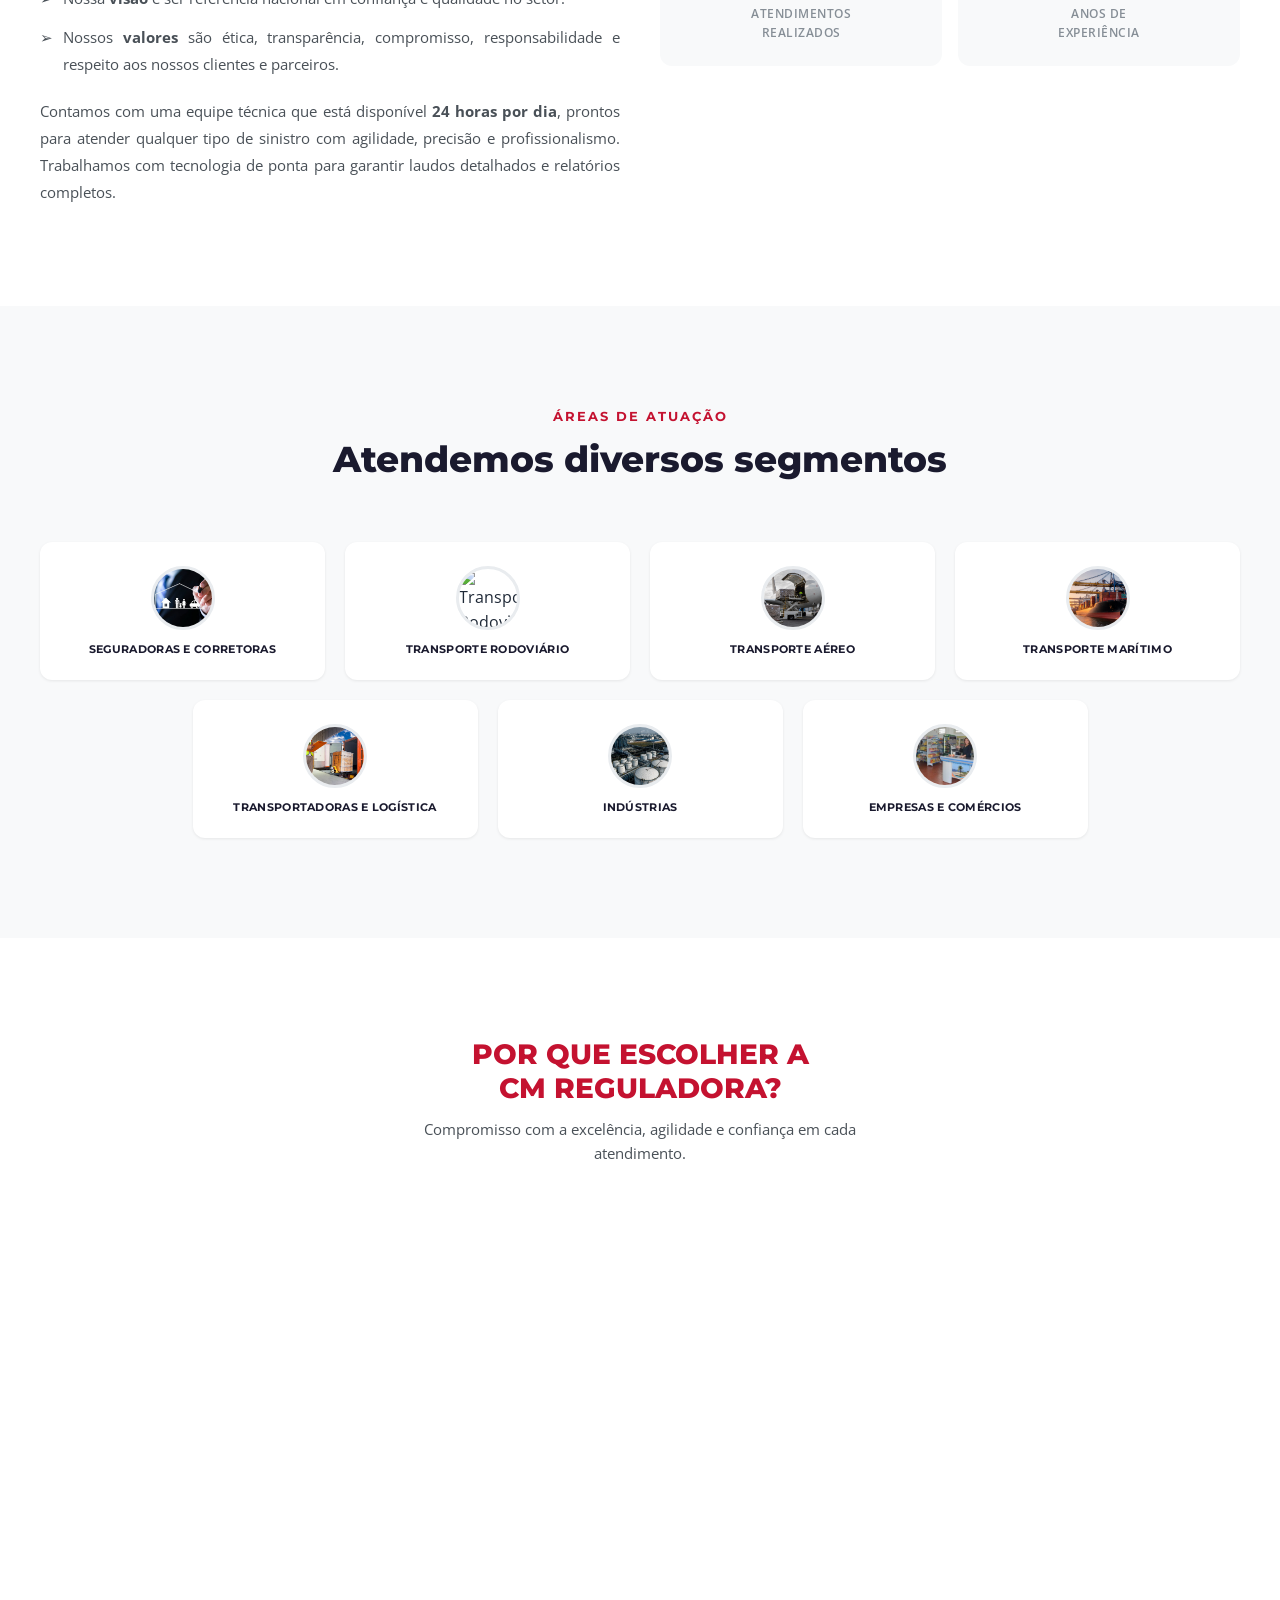
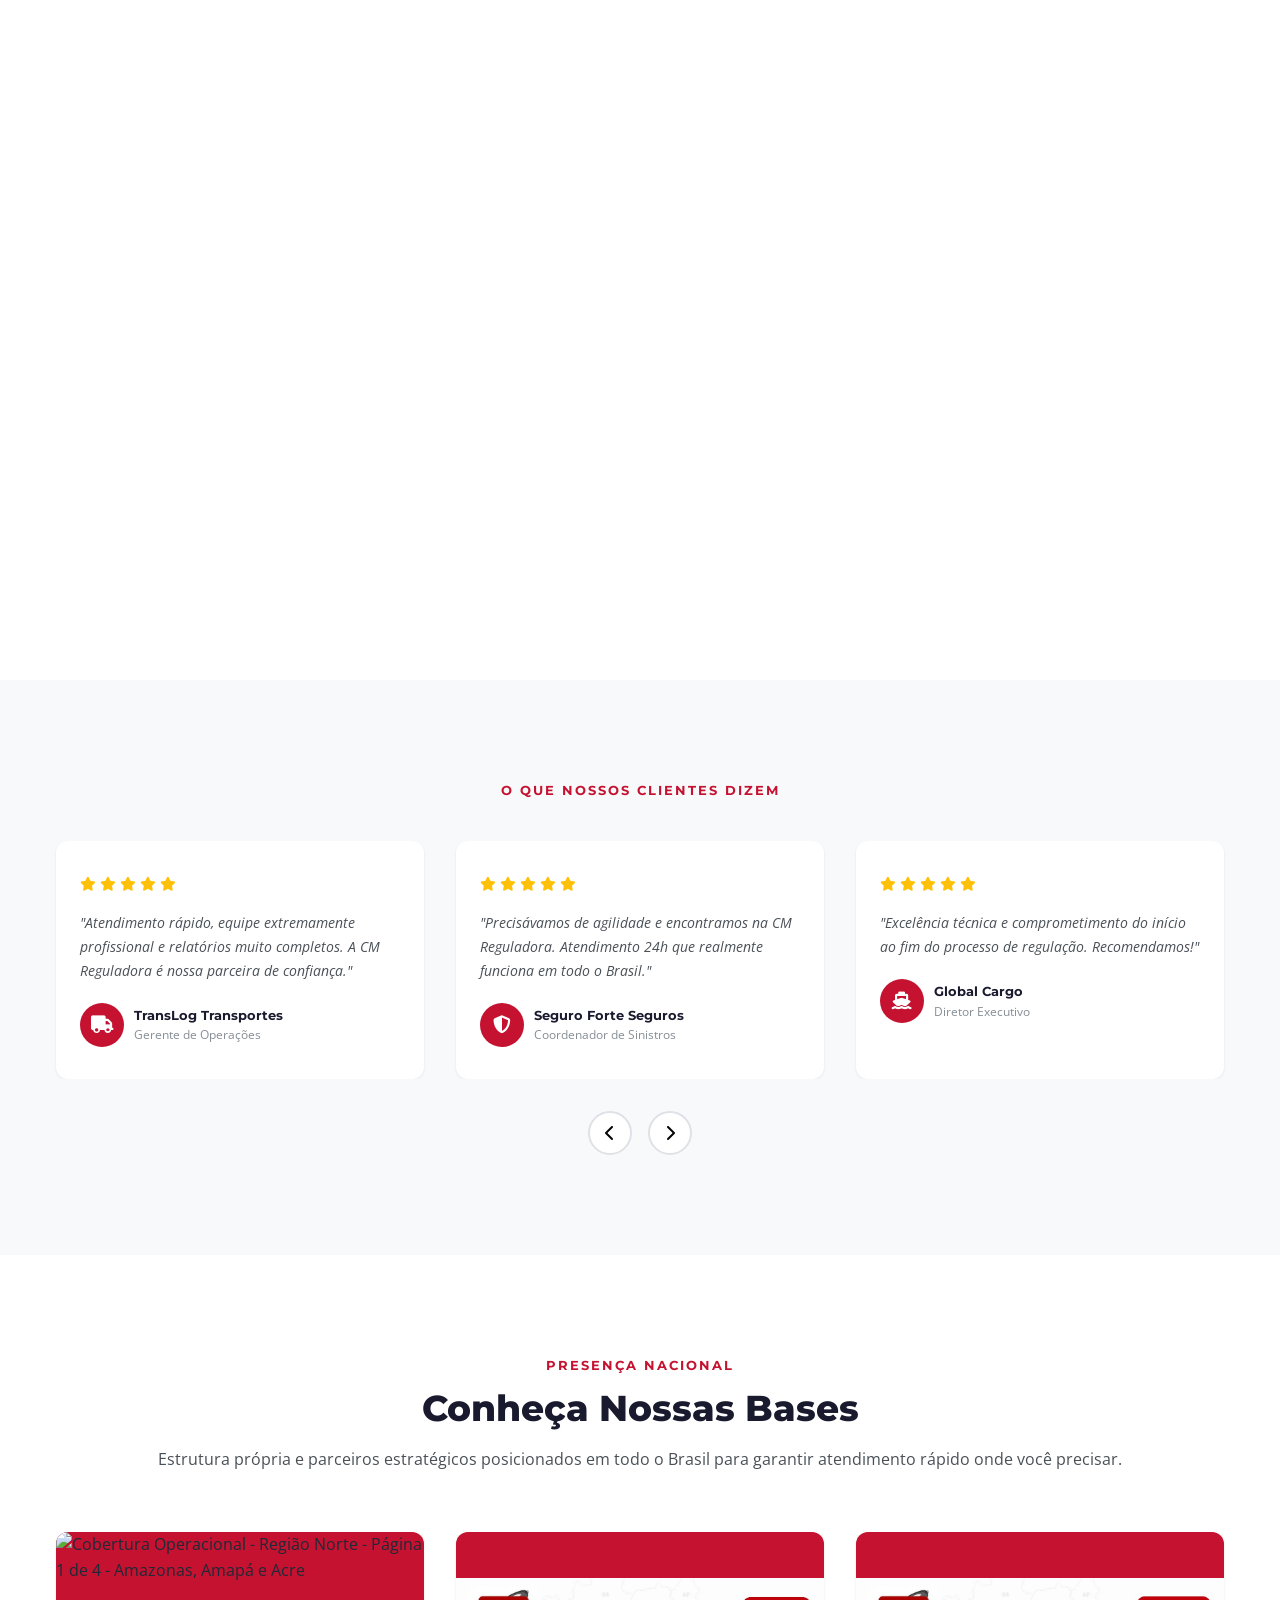
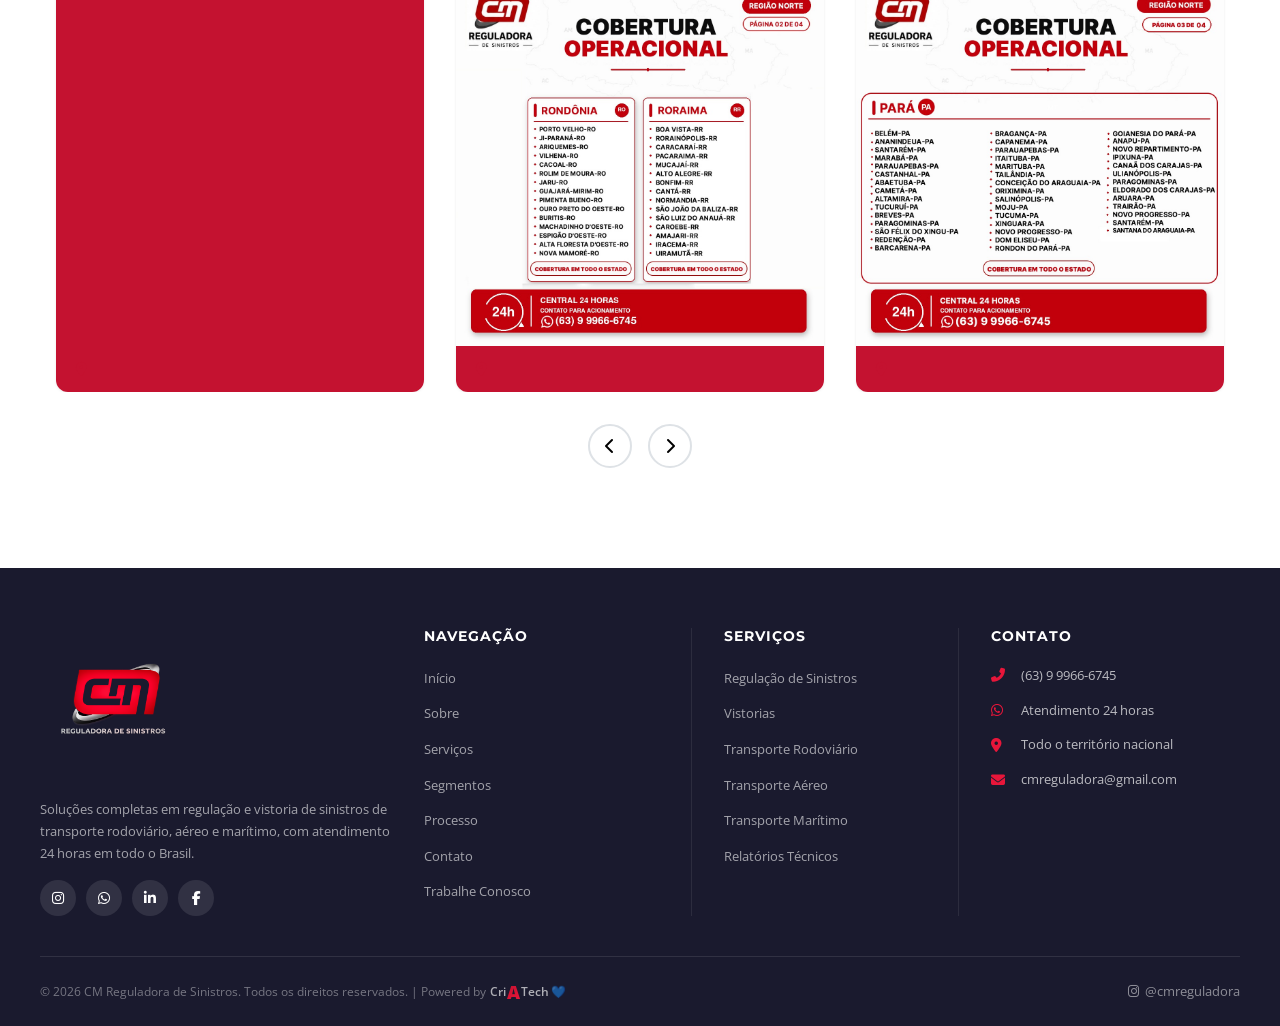
==== commit adeaecfd: "Update index.html" ====
--- a/index.html
+++ b/index.html
@@ -1060,11 +1060,9 @@
         </div>
       </div>
     </section>
-
 <!-- NOSSAS BASES (CARROSSEL DE IMAGENS) -->
 <section class="bases-gallery section-padding" id="bases">
   <div class="container">
-
     <div class="section-header animate-on-scroll">
       <p class="section-subtitle">Presença Nacional</p>
       <h2 class="section-title">Conheça Nossas Bases</h2>
@@ -1078,26 +1076,23 @@
     <div class="bases-slider">
       <div class="bases-track" id="basesTrack">
 
-        <!-- ===================================================== -->
         <!-- REGIÃO NORTE -->
-        <!-- ===================================================== -->
-
-        <!-- NORTE - PÁGINA 1 DE 4 -->
+
+        <!-- NORTE — PÁGINA 1 DE 4 — IMAGEM SUBSTITUÍDA -->
         <div class="base-card animate-on-scroll">
           <div class="base-card-img">
             <img
-              src="images/WhatsApp Image 2026-09-15 at 13.16.16 (1).jpeg"
+              src="images/WhatsApp Image 2026-09-16 at 09.08.54.jpeg"
               alt="Cobertura Operacional - Região Norte - Página 1 de 4 - Amazonas, Amapá e Acre"
               loading="lazy"
             />
-
-            <div class="base-card-caption">
-              <i class="fas fa-map-marker-alt" aria-hidden="true"></i>
-            </div>
-          </div>
-        </div>
-
-        <!-- NORTE - PÁGINA 2 DE 4 -->
+            <div class="base-card-caption">
+              <i class="fas fa-map-marker-alt" aria-hidden="true"></i>
+            </div>
+          </div>
+        </div>
+
+        <!-- NORTE — PÁGINA 2 DE 4 -->
         <div class="base-card animate-on-scroll delay-1">
           <div class="base-card-img">
             <img
@@ -1105,14 +1100,13 @@
               alt="Cobertura Operacional - Região Norte - Página 2 de 4 - Rondônia e Roraima"
               loading="lazy"
             />
-
-            <div class="base-card-caption">
-              <i class="fas fa-map-marker-alt" aria-hidden="true"></i>
-            </div>
-          </div>
-        </div>
-
-        <!-- NORTE - PÁGINA 3 DE 4 -->
+            <div class="base-card-caption">
+              <i class="fas fa-map-marker-alt" aria-hidden="true"></i>
+            </div>
+          </div>
+        </div>
+
+        <!-- NORTE — PÁGINA 3 DE 4 -->
         <div class="base-card animate-on-scroll delay-2">
           <div class="base-card-img">
             <img
@@ -1120,14 +1114,13 @@
               alt="Cobertura Operacional - Região Norte - Página 3 de 4 - Pará"
               loading="lazy"
             />
-
-            <div class="base-card-caption">
-              <i class="fas fa-map-marker-alt" aria-hidden="true"></i>
-            </div>
-          </div>
-        </div>
-
-        <!-- NORTE - PÁGINA 4 DE 4 -->
+            <div class="base-card-caption">
+              <i class="fas fa-map-marker-alt" aria-hidden="true"></i>
+            </div>
+          </div>
+        </div>
+
+        <!-- NORTE — PÁGINA 4 DE 4 -->
         <div class="base-card animate-on-scroll delay-3">
           <div class="base-card-img">
             <img
@@ -1135,64 +1128,57 @@
               alt="Cobertura Operacional - Região Norte - Página 4 de 4 - Tocantins"
               loading="lazy"
             />
-
-            <div class="base-card-caption">
-              <i class="fas fa-map-marker-alt" aria-hidden="true"></i>
-            </div>
-          </div>
-        </div>
-
-
-        <!-- ===================================================== -->
+            <div class="base-card-caption">
+              <i class="fas fa-map-marker-alt" aria-hidden="true"></i>
+            </div>
+          </div>
+        </div>
+
         <!-- REGIÃO NORDESTE -->
-        <!-- ===================================================== -->
-
-        <!-- NORDESTE - PÁGINA 1 DE 6 -->
+
+        <!-- NORDESTE — PÁGINA 1 DE 6 — IMAGEM SUBSTITUÍDA -->
         <div class="base-card animate-on-scroll delay-4">
           <div class="base-card-img">
             <img
-              src="images/WhatsApp Image 2026-09-15 at 13.16.00 (1).jpeg"
+              src="images/WhatsApp Image 2026-09-16 at 09.08.53.jpeg"
               alt="Cobertura Operacional - Região Nordeste - Página 1 de 6 - Maranhão"
               loading="lazy"
             />
-
-            <div class="base-card-caption">
-              <i class="fas fa-map-marker-alt" aria-hidden="true"></i>
-            </div>
-          </div>
-        </div>
-
-        <!-- NORDESTE - PÁGINA 2 DE 6 -->
+            <div class="base-card-caption">
+              <i class="fas fa-map-marker-alt" aria-hidden="true"></i>
+            </div>
+          </div>
+        </div>
+
+        <!-- NORDESTE — PÁGINA 2 DE 6 — IMAGEM SUBSTITUÍDA -->
         <div class="base-card animate-on-scroll delay-5">
           <div class="base-card-img">
             <img
-              src="images/WhatsApp Image 2026-09-15 at 13.15.59 (1).jpeg"
+              src="images/WhatsApp Image 2026-09-16 at 09.08.54 (1).jpeg"
               alt="Cobertura Operacional - Região Nordeste - Página 2 de 6 - Piauí"
               loading="lazy"
             />
-
-            <div class="base-card-caption">
-              <i class="fas fa-map-marker-alt" aria-hidden="true"></i>
-            </div>
-          </div>
-        </div>
-
-        <!-- NORDESTE - PÁGINA 3 DE 6 -->
+            <div class="base-card-caption">
+              <i class="fas fa-map-marker-alt" aria-hidden="true"></i>
+            </div>
+          </div>
+        </div>
+
+        <!-- NORDESTE — PÁGINA 3 DE 6 — IMAGEM SUBSTITUÍDA -->
         <div class="base-card animate-on-scroll delay-6">
           <div class="base-card-img">
             <img
-              src="images/WhatsApp Image 2026-09-15 at 13.16.00.jpeg"
+              src="images/WhatsApp Image 2026-09-16 at 09.08.56.jpeg"
               alt="Cobertura Operacional - Região Nordeste - Página 3 de 6 - Ceará, Sergipe e Rio Grande do Norte"
               loading="lazy"
             />
-
-            <div class="base-card-caption">
-              <i class="fas fa-map-marker-alt" aria-hidden="true"></i>
-            </div>
-          </div>
-        </div>
-
-        <!-- NORDESTE - PÁGINA 4 DE 6 -->
+            <div class="base-card-caption">
+              <i class="fas fa-map-marker-alt" aria-hidden="true"></i>
+            </div>
+          </div>
+        </div>
+
+        <!-- NORDESTE — PÁGINA 4 DE 6 -->
         <div class="base-card animate-on-scroll delay-7">
           <div class="base-card-img">
             <img
@@ -1200,29 +1186,27 @@
               alt="Cobertura Operacional - Região Nordeste - Página 4 de 6 - Paraíba e Alagoas"
               loading="lazy"
             />
-
-            <div class="base-card-caption">
-              <i class="fas fa-map-marker-alt" aria-hidden="true"></i>
-            </div>
-          </div>
-        </div>
-
-        <!-- NORDESTE - PÁGINA 5 DE 6 -->
+            <div class="base-card-caption">
+              <i class="fas fa-map-marker-alt" aria-hidden="true"></i>
+            </div>
+          </div>
+        </div>
+
+        <!-- NORDESTE — PÁGINA 5 DE 6 — IMAGEM SUBSTITUÍDA -->
         <div class="base-card animate-on-scroll delay-8">
           <div class="base-card-img">
             <img
-              src="images/WhatsApp Image 2026-09-15 at 13.15.58.jpeg"
+              src="images/WhatsApp Image 2026-09-16 at 09.08.54 (2).jpeg"
               alt="Cobertura Operacional - Região Nordeste - Página 5 de 6 - Bahia"
               loading="lazy"
             />
-
-            <div class="base-card-caption">
-              <i class="fas fa-map-marker-alt" aria-hidden="true"></i>
-            </div>
-          </div>
-        </div>
-
-        <!-- NORDESTE - PÁGINA 6 DE 6 -->
+            <div class="base-card-caption">
+              <i class="fas fa-map-marker-alt" aria-hidden="true"></i>
+            </div>
+          </div>
+        </div>
+
+        <!-- NORDESTE — PÁGINA 6 DE 6 -->
         <div class="base-card animate-on-scroll delay-9">
           <div class="base-card-img">
             <img
@@ -1230,19 +1214,15 @@
               alt="Cobertura Operacional - Região Nordeste - Página 6 de 6 - Pernambuco"
               loading="lazy"
             />
-
-            <div class="base-card-caption">
-              <i class="fas fa-map-marker-alt" aria-hidden="true"></i>
-            </div>
-          </div>
-        </div>
-
-
-        <!-- ===================================================== -->
+            <div class="base-card-caption">
+              <i class="fas fa-map-marker-alt" aria-hidden="true"></i>
+            </div>
+          </div>
+        </div>
+
         <!-- REGIÃO CENTRO-OESTE -->
-        <!-- ===================================================== -->
-
-        <!-- CENTRO-OESTE - PÁGINA 1 DE 3 -->
+
+        <!-- CENTRO-OESTE — PÁGINA 1 DE 3 -->
         <div class="base-card animate-on-scroll">
           <div class="base-card-img">
             <img
@@ -1250,14 +1230,13 @@
               alt="Cobertura Operacional - Região Centro-Oeste - Página 1 de 3 - Mato Grosso"
               loading="lazy"
             />
-
-            <div class="base-card-caption">
-              <i class="fas fa-map-marker-alt" aria-hidden="true"></i>
-            </div>
-          </div>
-        </div>
-
-        <!-- CENTRO-OESTE - PÁGINA 2 DE 3 -->
+            <div class="base-card-caption">
+              <i class="fas fa-map-marker-alt" aria-hidden="true"></i>
+            </div>
+          </div>
+        </div>
+
+        <!-- CENTRO-OESTE — PÁGINA 2 DE 3 -->
         <div class="base-card animate-on-scroll delay-1">
           <div class="base-card-img">
             <img
@@ -1265,14 +1244,13 @@
               alt="Cobertura Operacional - Região Centro-Oeste - Página 2 de 3 - Goiás"
               loading="lazy"
             />
-
-            <div class="base-card-caption">
-              <i class="fas fa-map-marker-alt" aria-hidden="true"></i>
-            </div>
-          </div>
-        </div>
-
-        <!-- CENTRO-OESTE - PÁGINA 3 DE 3 -->
+            <div class="base-card-caption">
+              <i class="fas fa-map-marker-alt" aria-hidden="true"></i>
+            </div>
+          </div>
+        </div>
+
+        <!-- CENTRO-OESTE — PÁGINA 3 DE 3 -->
         <div class="base-card animate-on-scroll delay-2">
           <div class="base-card-img">
             <img
@@ -1280,19 +1258,15 @@
               alt="Cobertura Operacional - Região Centro-Oeste - Página 3 de 3 - Mato Grosso do Sul"
               loading="lazy"
             />
-
-            <div class="base-card-caption">
-              <i class="fas fa-map-marker-alt" aria-hidden="true"></i>
-            </div>
-          </div>
-        </div>
-
-
-        <!-- ===================================================== -->
+            <div class="base-card-caption">
+              <i class="fas fa-map-marker-alt" aria-hidden="true"></i>
+            </div>
+          </div>
+        </div>
+
         <!-- REGIÃO SUDESTE -->
-        <!-- ===================================================== -->
-
-        <!-- SUDESTE - PÁGINA 1 DE 4 -->
+
+        <!-- SUDESTE — PÁGINA 1 DE 4 -->
         <div class="base-card animate-on-scroll delay-3">
           <div class="base-card-img">
             <img
@@ -1300,29 +1274,27 @@
               alt="Cobertura Operacional - Região Sudeste - Página 1 de 4 - Minas Gerais"
               loading="lazy"
             />
-
-            <div class="base-card-caption">
-              <i class="fas fa-map-marker-alt" aria-hidden="true"></i>
-            </div>
-          </div>
-        </div>
-
-        <!-- SUDESTE - PÁGINA 2 DE 4 -->
+            <div class="base-card-caption">
+              <i class="fas fa-map-marker-alt" aria-hidden="true"></i>
+            </div>
+          </div>
+        </div>
+
+        <!-- SUDESTE — PÁGINA 2 DE 4 — IMAGEM SUBSTITUÍDA -->
         <div class="base-card animate-on-scroll delay-4">
           <div class="base-card-img">
             <img
-              src="images/WhatsApp Image 2026-09-15 at 13.16.46 (2).jpeg"
+              src="images/WhatsApp Image 2026-09-16 at 09.08.52.jpeg"
               alt="Cobertura Operacional - Região Sudeste - Página 2 de 4 - São Paulo"
               loading="lazy"
             />
-
-            <div class="base-card-caption">
-              <i class="fas fa-map-marker-alt" aria-hidden="true"></i>
-            </div>
-          </div>
-        </div>
-
-        <!-- SUDESTE - PÁGINA 3 DE 4 -->
+            <div class="base-card-caption">
+              <i class="fas fa-map-marker-alt" aria-hidden="true"></i>
+            </div>
+          </div>
+        </div>
+
+        <!-- SUDESTE — PÁGINA 3 DE 4 -->
         <div class="base-card animate-on-scroll delay-5">
           <div class="base-card-img">
             <img
@@ -1330,49 +1302,43 @@
               alt="Cobertura Operacional - Região Sudeste - Página 3 de 4 - Rio de Janeiro"
               loading="lazy"
             />
-
-            <div class="base-card-caption">
-              <i class="fas fa-map-marker-alt" aria-hidden="true"></i>
-            </div>
-          </div>
-        </div>
-
-        <!-- SUDESTE - PÁGINA 4 DE 4 -->
+            <div class="base-card-caption">
+              <i class="fas fa-map-marker-alt" aria-hidden="true"></i>
+            </div>
+          </div>
+        </div>
+
+        <!-- SUDESTE — PÁGINA 4 DE 4 — IMAGEM SUBSTITUÍDA -->
         <div class="base-card animate-on-scroll delay-6">
           <div class="base-card-img">
             <img
-              src="images/WhatsApp Image 2026-09-15 at 13.16.46.jpeg"
+              src="images/WhatsApp Image 2026-09-16 at 09.08.52 (1).jpeg"
               alt="Cobertura Operacional - Região Sudeste - Página 4 de 4 - Espírito Santo"
               loading="lazy"
             />
-
-            <div class="base-card-caption">
-              <i class="fas fa-map-marker-alt" aria-hidden="true"></i>
-            </div>
-          </div>
-        </div>
-
-
-        <!-- ===================================================== -->
+            <div class="base-card-caption">
+              <i class="fas fa-map-marker-alt" aria-hidden="true"></i>
+            </div>
+          </div>
+        </div>
+
         <!-- REGIÃO SUL -->
-        <!-- ===================================================== -->
-
-        <!-- SUL - PÁGINA 1 DE 3 -->
+
+        <!-- SUL — PÁGINA 1 DE 3 — IMAGEM SUBSTITUÍDA -->
         <div class="base-card animate-on-scroll delay-7">
           <div class="base-card-img">
             <img
-              src="images/WhatsApp Image 2026-09-15 at 13.54.07.jpeg"
+              src="images/WhatsApp Image 2026-09-16 at 09.08.52 (2).jpeg"
               alt="Cobertura Operacional - Região Sul - Página 1 de 3 - Paraná"
               loading="lazy"
             />
-
-            <div class="base-card-caption">
-              <i class="fas fa-map-marker-alt" aria-hidden="true"></i>
-            </div>
-          </div>
-        </div>
-
-        <!-- SUL - PÁGINA 2 DE 3 -->
+            <div class="base-card-caption">
+              <i class="fas fa-map-marker-alt" aria-hidden="true"></i>
+            </div>
+          </div>
+        </div>
+
+        <!-- SUL — PÁGINA 2 DE 3 -->
         <div class="base-card animate-on-scroll delay-8">
           <div class="base-card-img">
             <img
@@ -1380,14 +1346,13 @@
               alt="Cobertura Operacional - Região Sul - Página 2 de 3 - Santa Catarina"
               loading="lazy"
             />
-
-            <div class="base-card-caption">
-              <i class="fas fa-map-marker-alt" aria-hidden="true"></i>
-            </div>
-          </div>
-        </div>
-
-        <!-- SUL - PÁGINA 3 DE 3 -->
+            <div class="base-card-caption">
+              <i class="fas fa-map-marker-alt" aria-hidden="true"></i>
+            </div>
+          </div>
+        </div>
+
+        <!-- SUL — PÁGINA 3 DE 3 -->
         <div class="base-card animate-on-scroll delay-9">
           <div class="base-card-img">
             <img
@@ -1395,7 +1360,6 @@
               alt="Cobertura Operacional - Região Sul - Página 3 de 3 - Rio Grande do Sul"
               loading="lazy"
             />
-
             <div class="base-card-caption">
               <i class="fas fa-map-marker-alt" aria-hidden="true"></i>
             </div>
@@ -1405,10 +1369,8 @@
       </div>
     </div>
 
-
     <!-- CONTROLES DO CARROSSEL -->
     <div class="bases-nav animate-on-scroll">
-
       <button
         type="button"
         class="base-btn"
@@ -1428,9 +1390,7 @@
       >
         <i class="fas fa-chevron-right" aria-hidden="true"></i>
       </button>
-
     </div>
-
   </div>
 </section>
     <!-- FOOTER -->
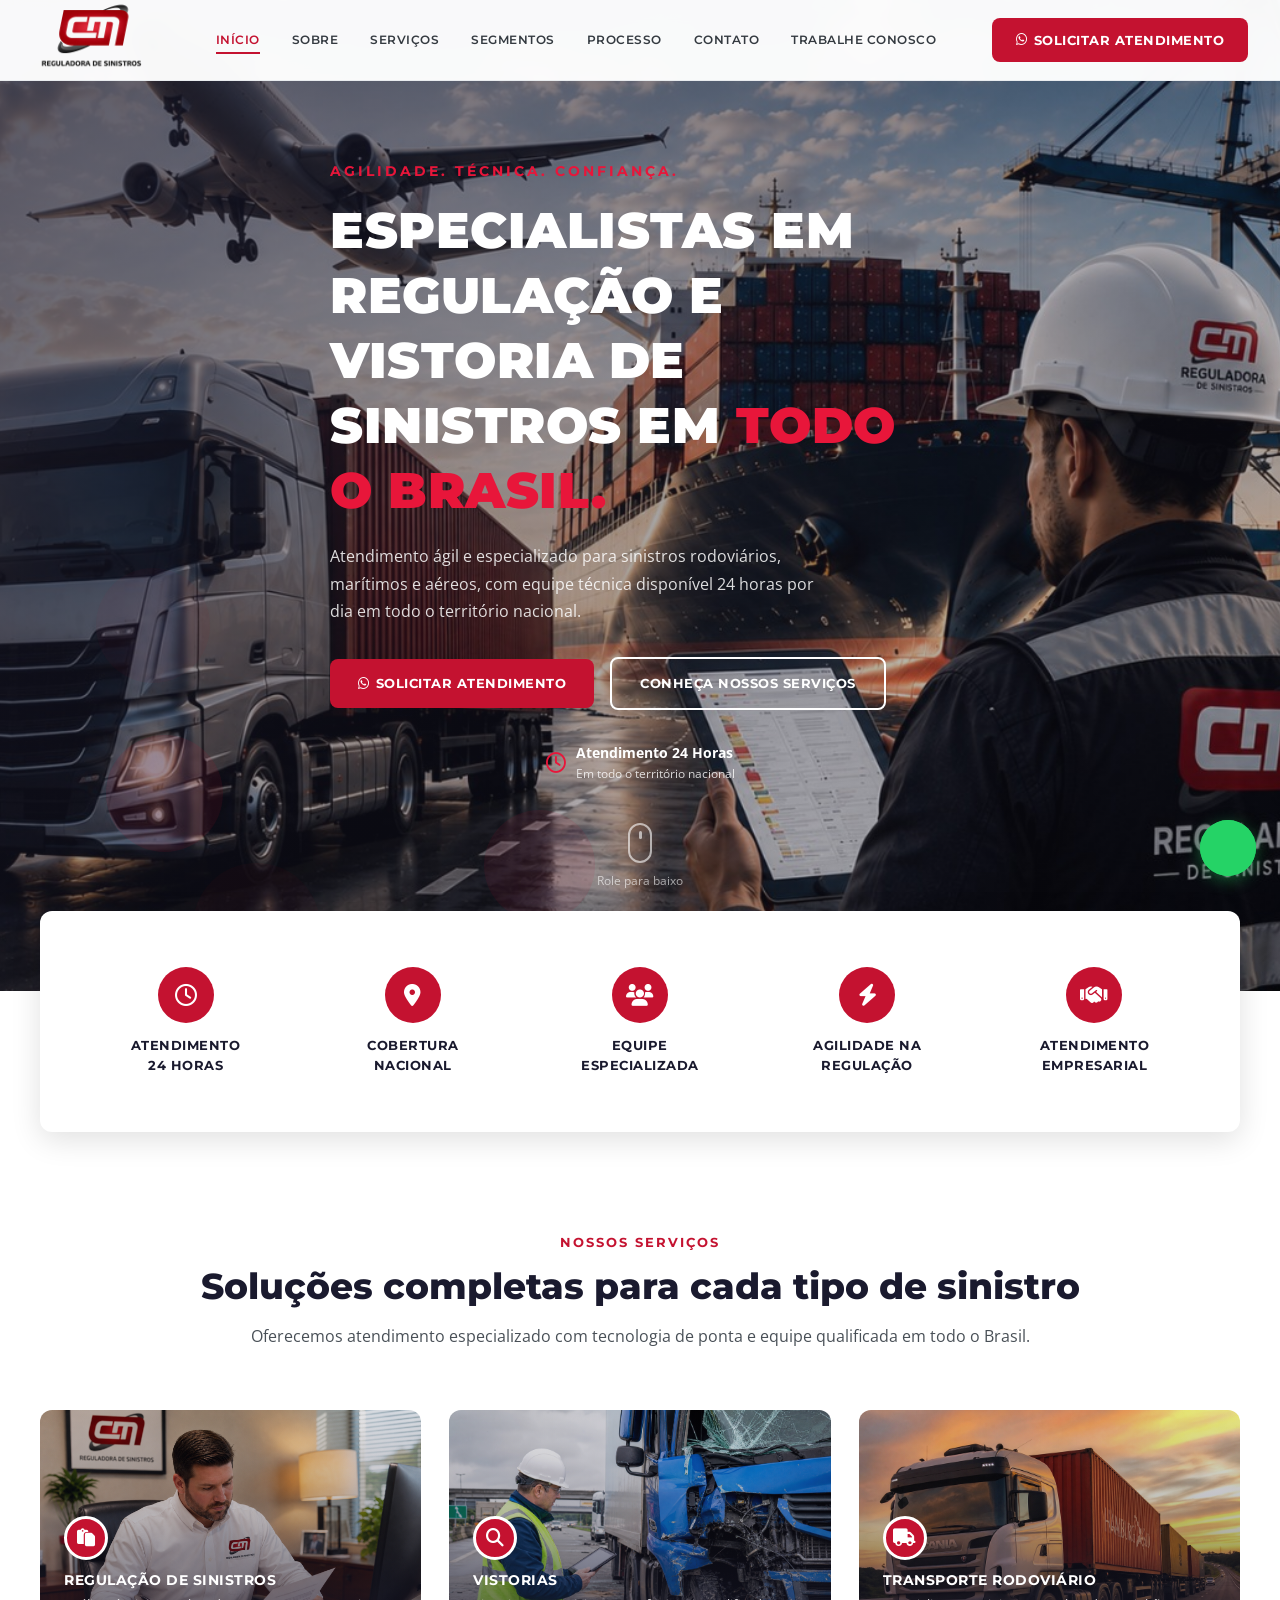
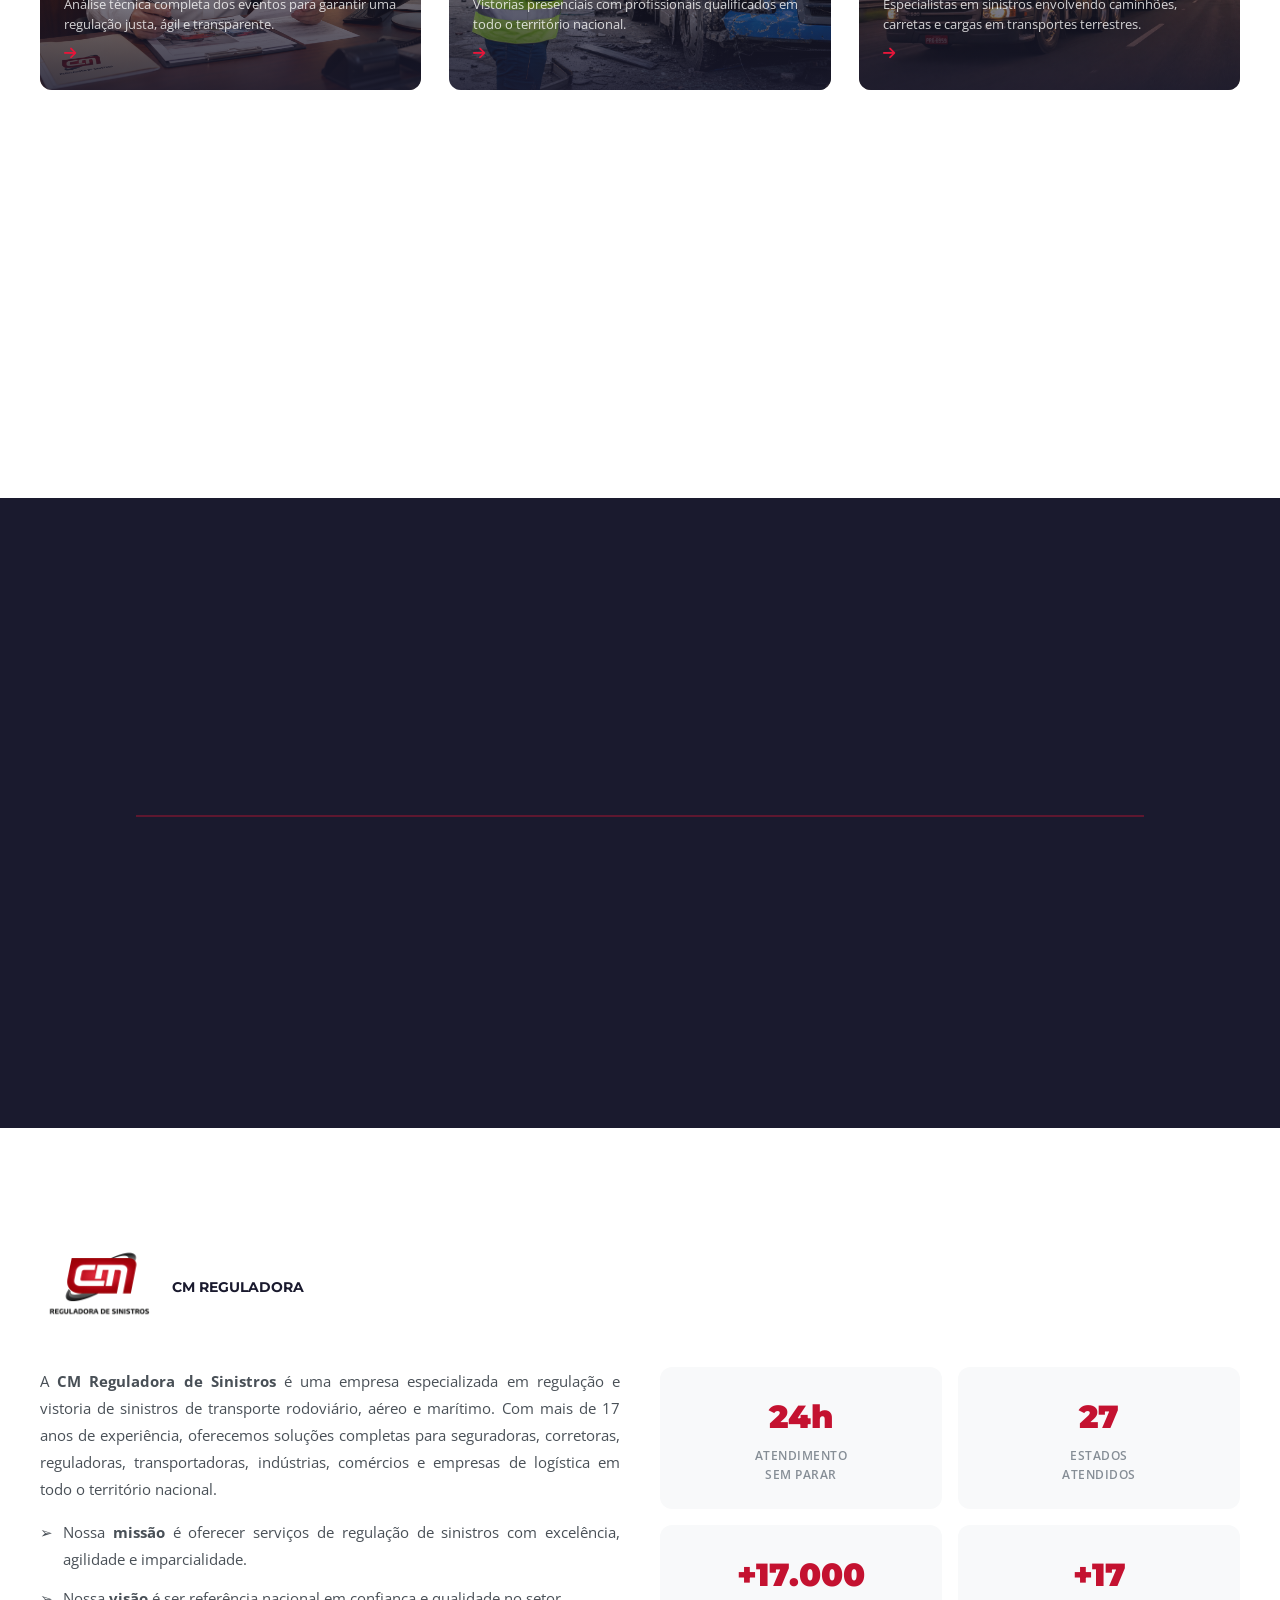
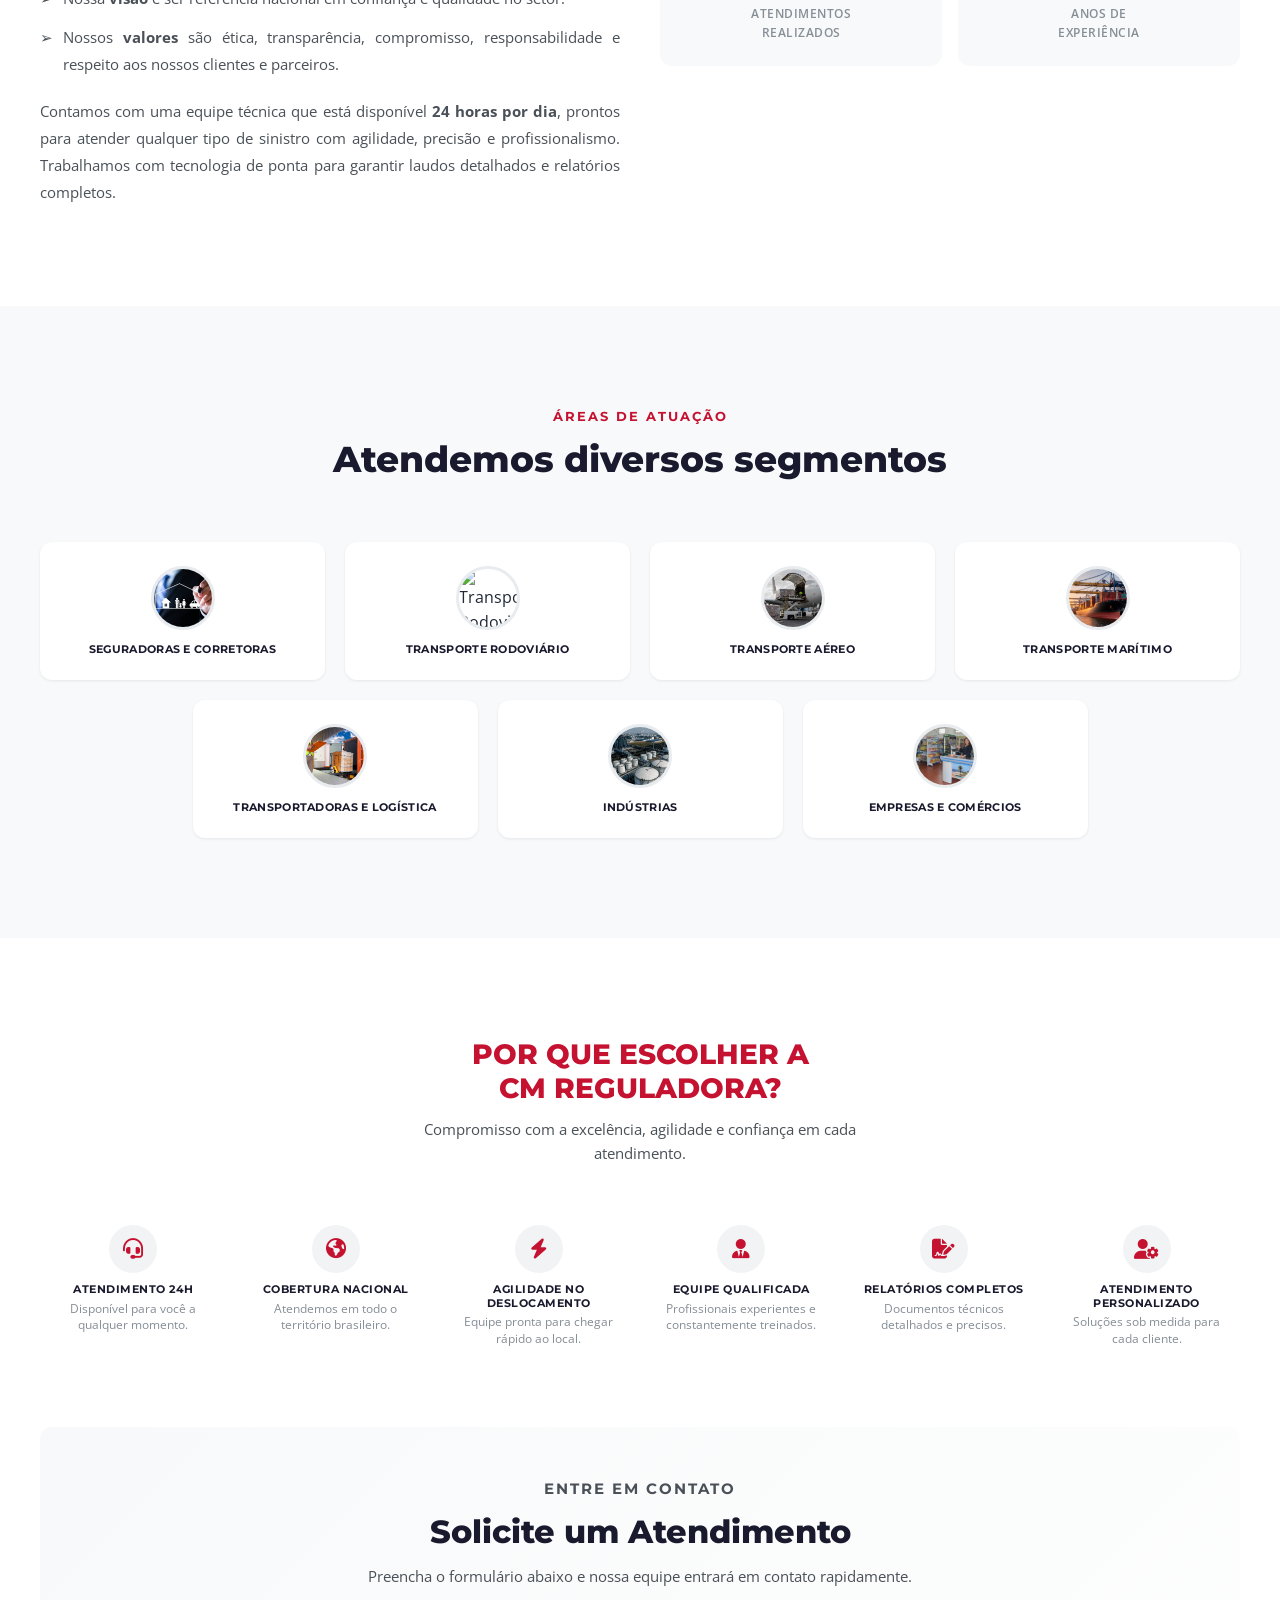
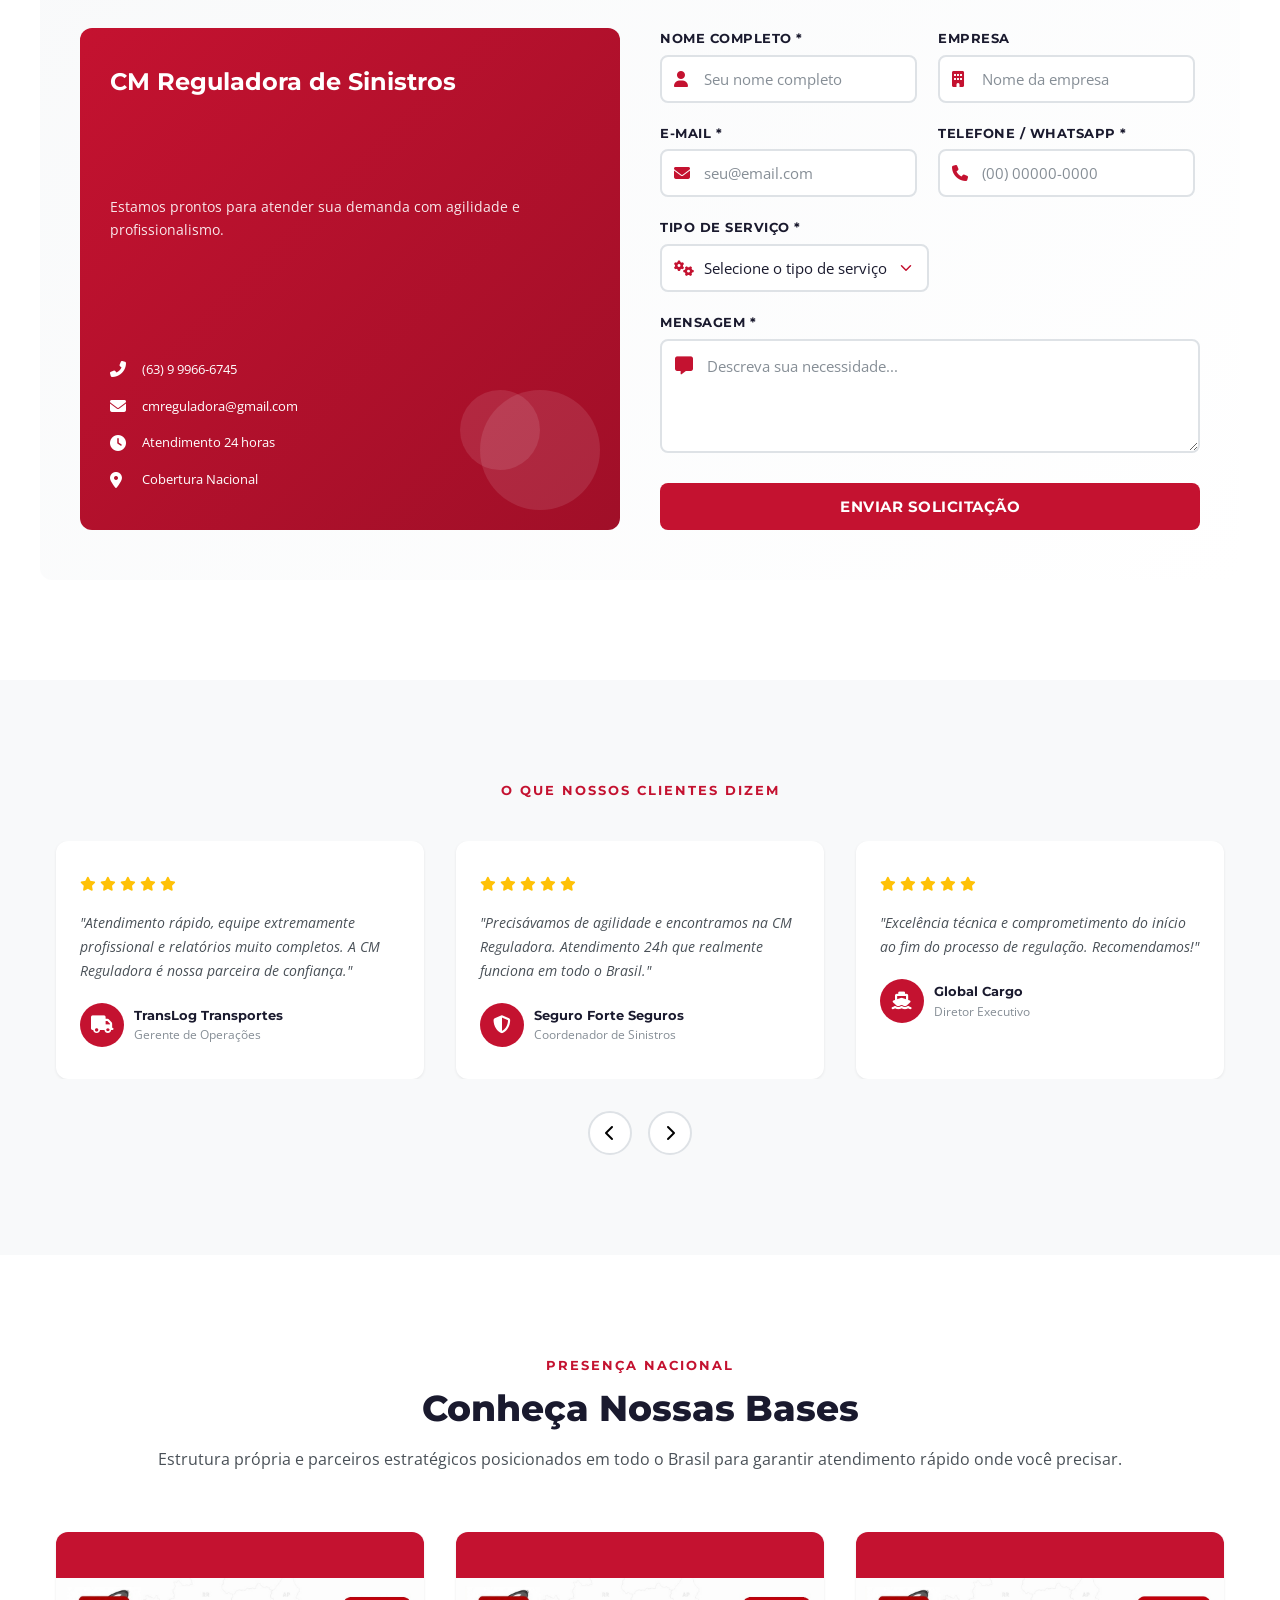
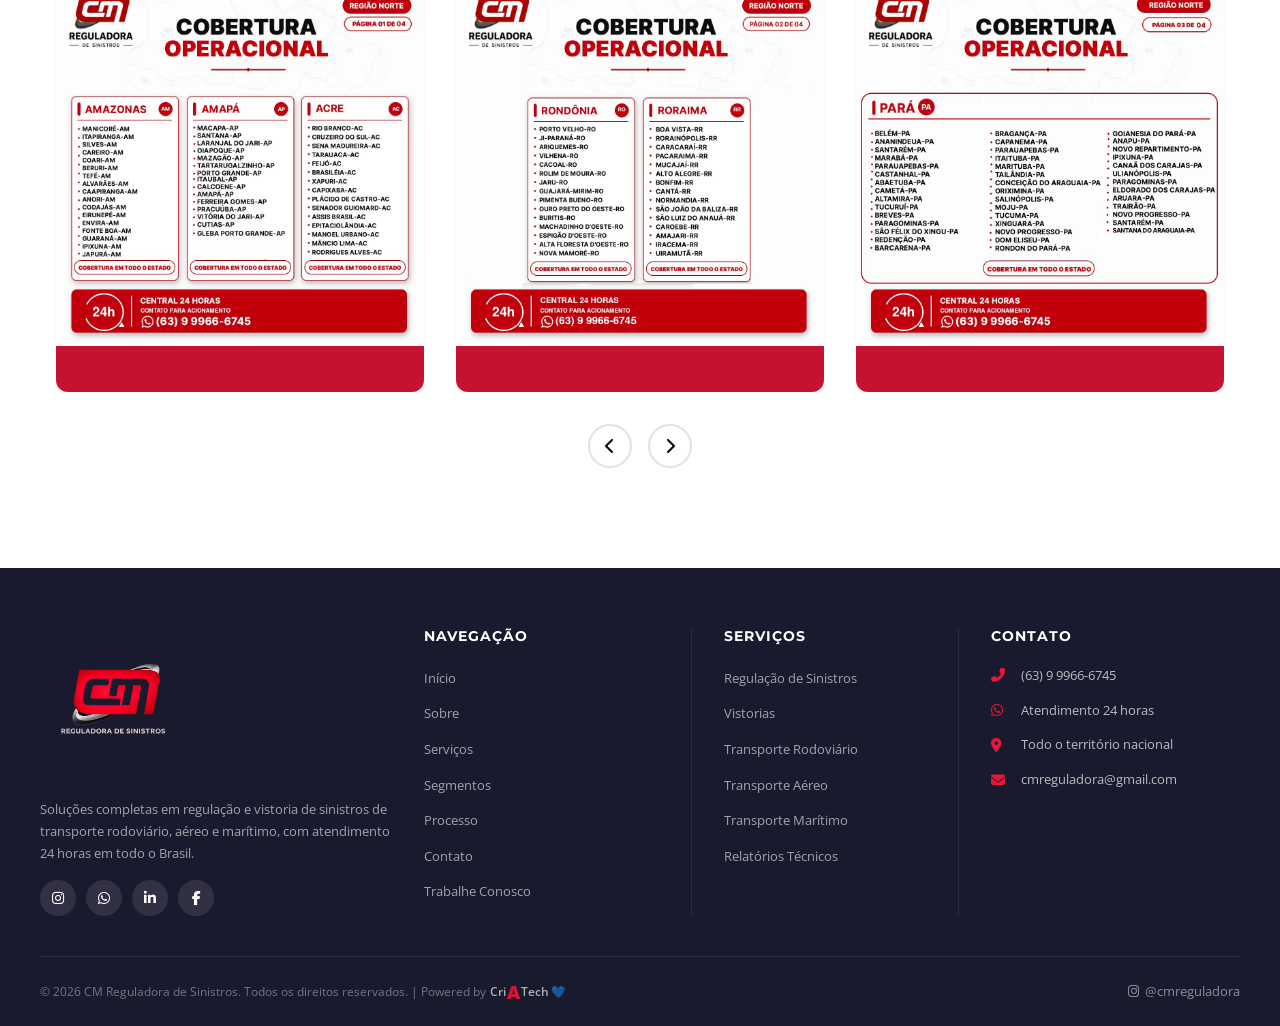
==== commit 610808ea: "Update index.html" ====
--- a/index.html
+++ b/index.html
@@ -1226,7 +1226,7 @@
         <div class="base-card animate-on-scroll">
           <div class="base-card-img">
             <img
-              src="images/WhatsApp Image 2026-09-15 at 13.17.15.jpeg"
+              src="images/WhatsApp Image 2026-09-16 at 12.48.48.jpeg"
               alt="Cobertura Operacional - Região Centro-Oeste - Página 1 de 3 - Mato Grosso"
               loading="lazy"
             />
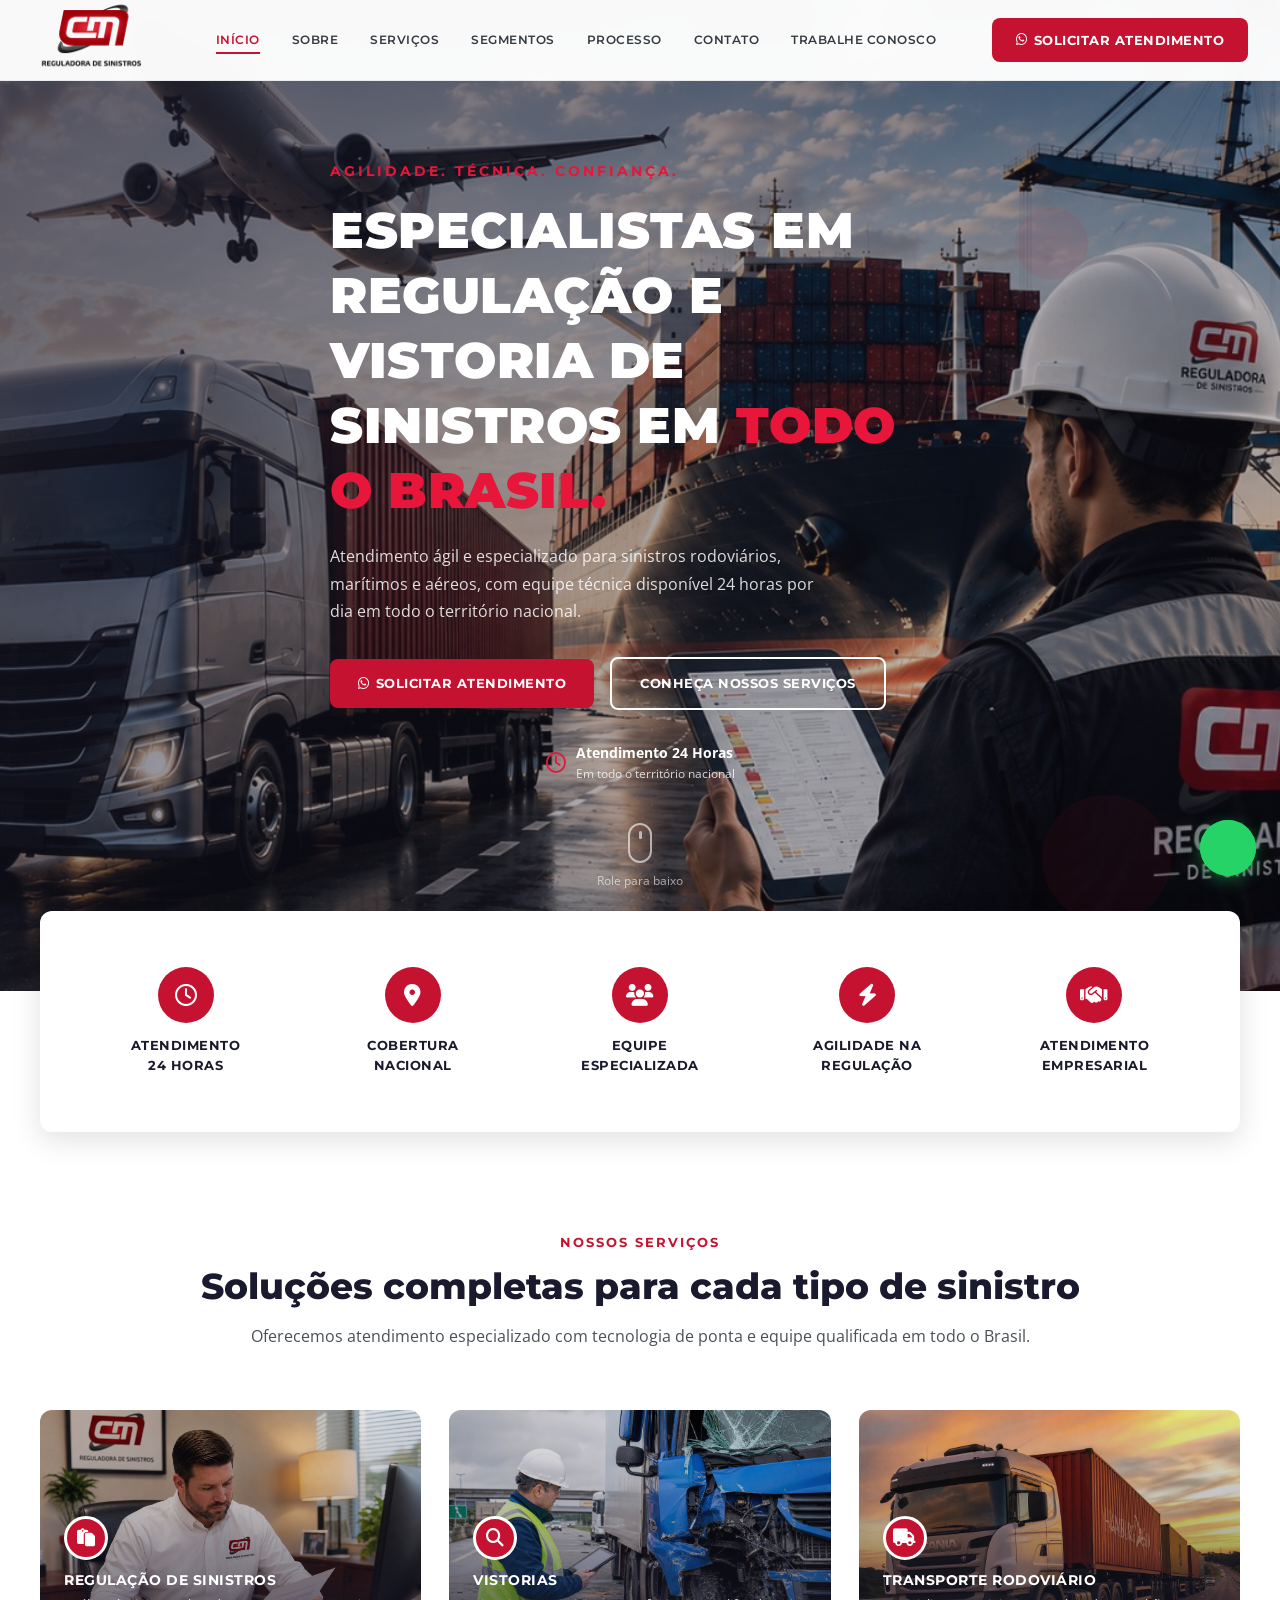
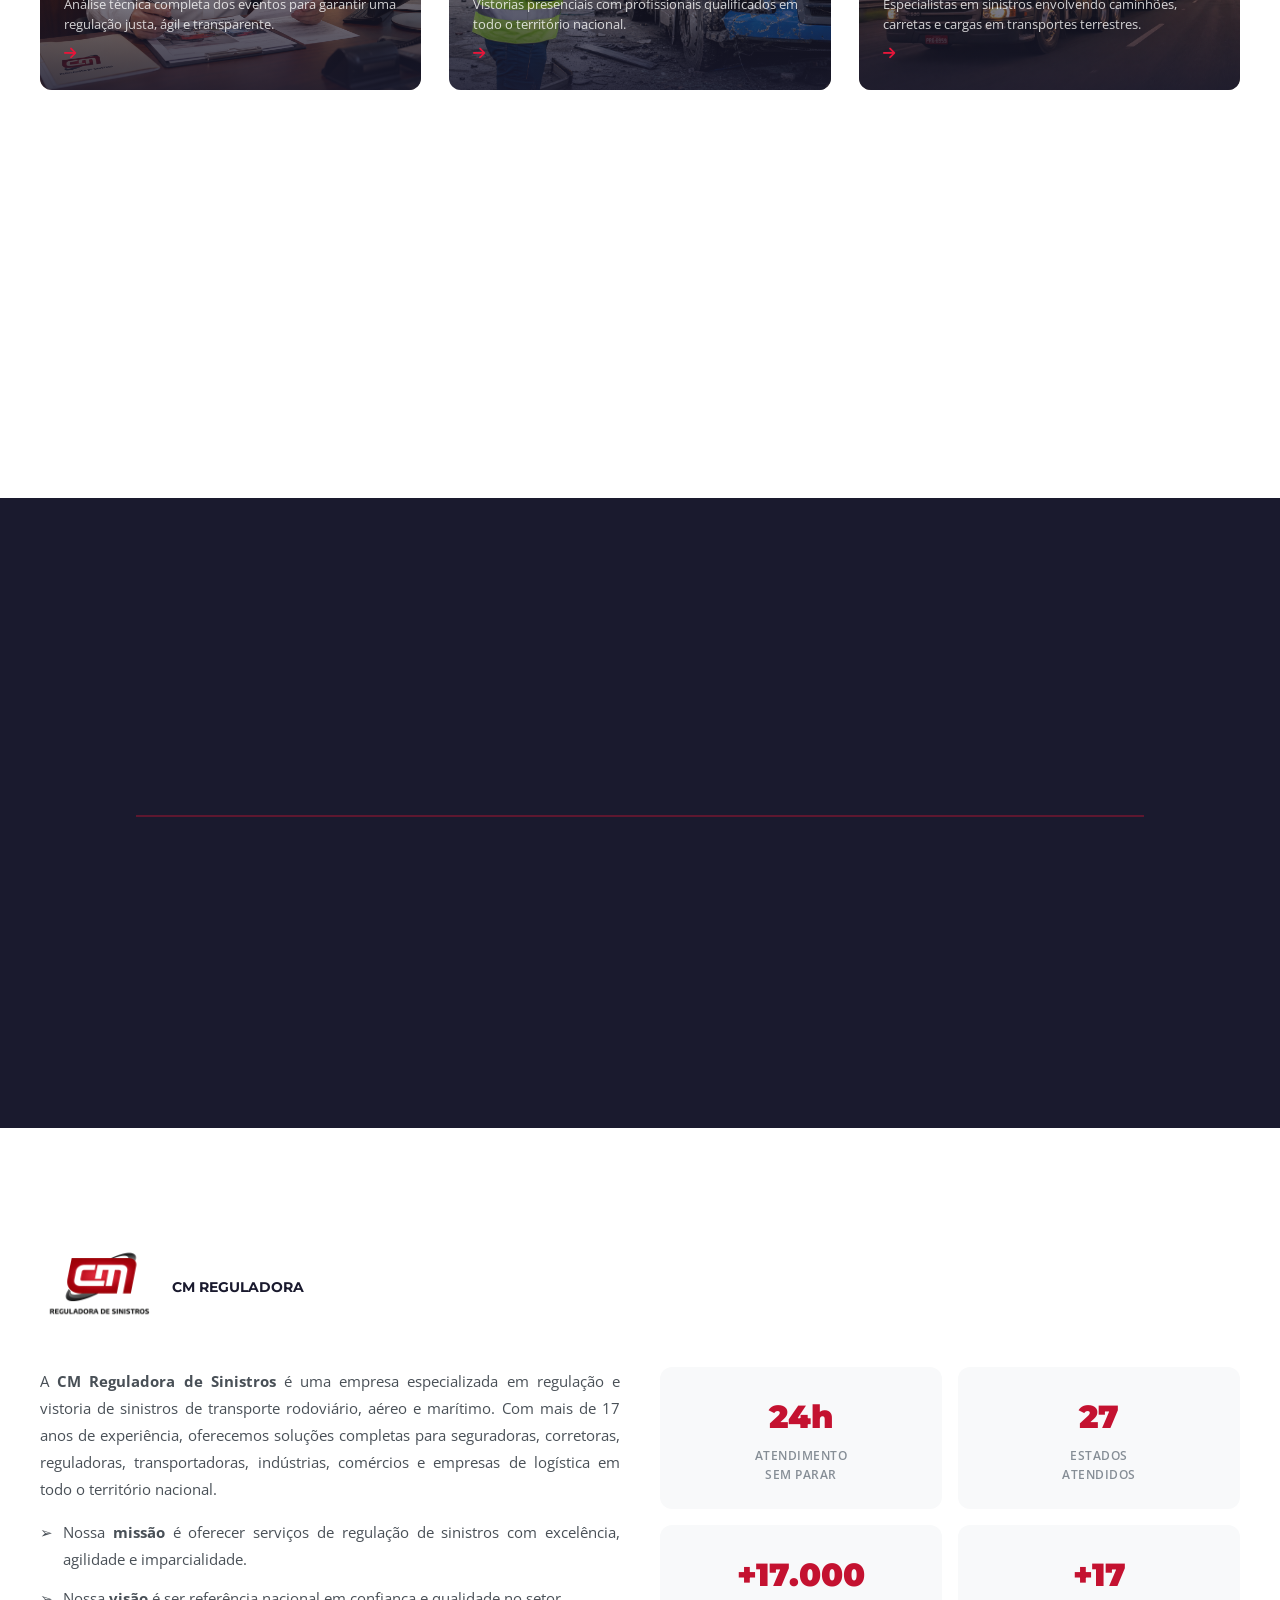
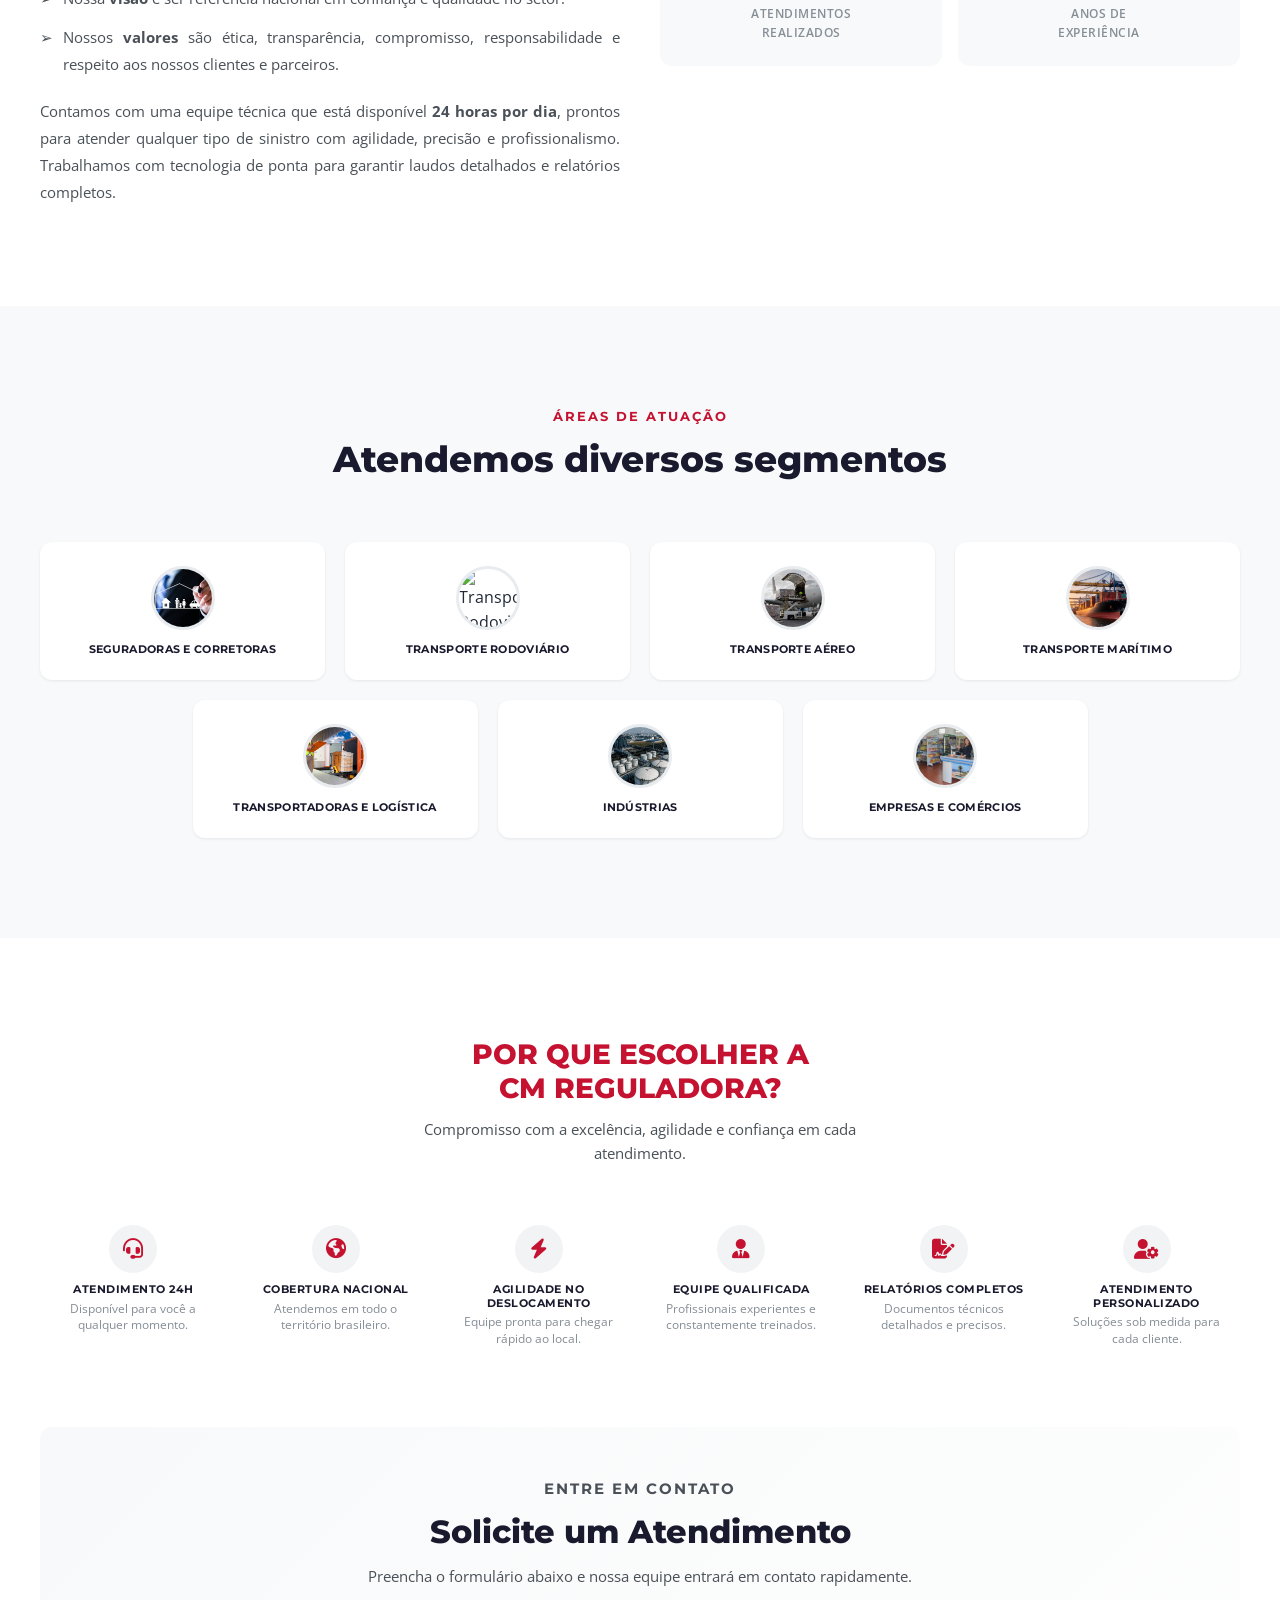
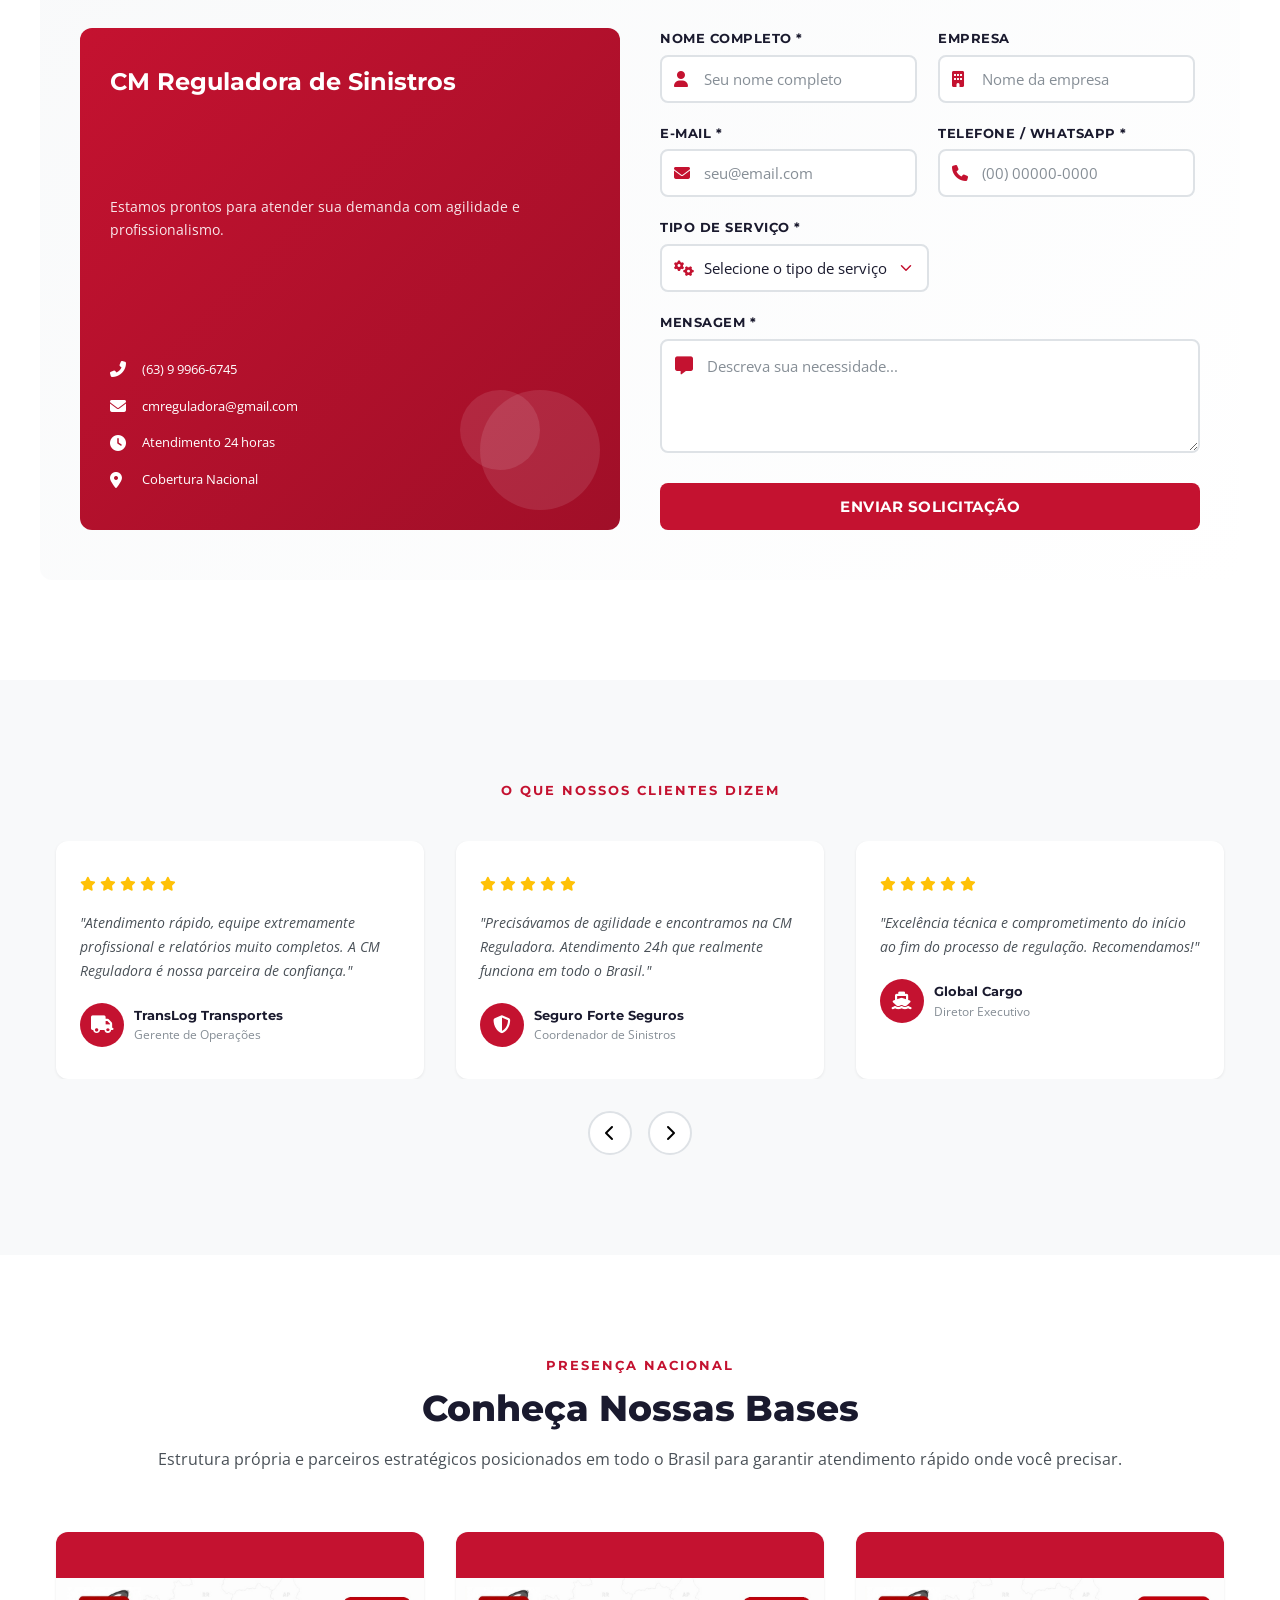
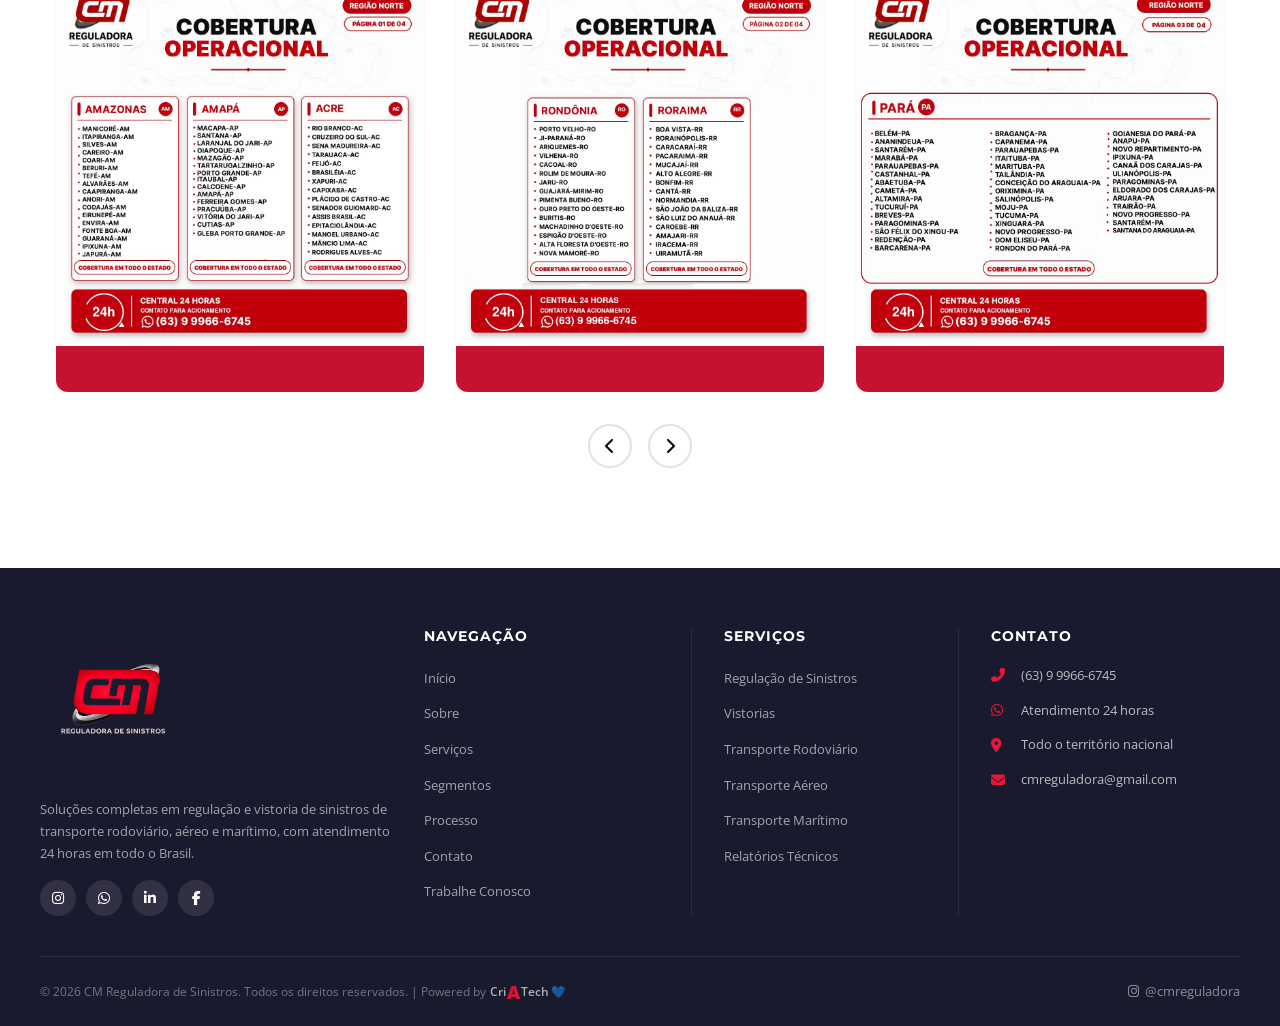
==== commit 6fa6fbee: "Update index.html" ====
--- a/index.html
+++ b/index.html
@@ -1263,6 +1263,19 @@
             </div>
           </div>
         </div>
+             <div class="base-card animate-on-scroll delay-1">
+          <div class="base-card-img">
+            <img
+              src="images/WhatsApp Image 2026-09-18 at 18.03.32.jpeg"
+              alt="Cobertura Operacional - Região Centro-Oeste - Página 4 de 3 - df"
+              loading="lazy"
+            />
+            <div class="base-card-caption">
+              <i class="fas fa-map-marker-alt" aria-hidden="true"></i>
+            </div>
+          </div>
+        </div>
+
 
         <!-- REGIÃO SUDESTE -->
 
